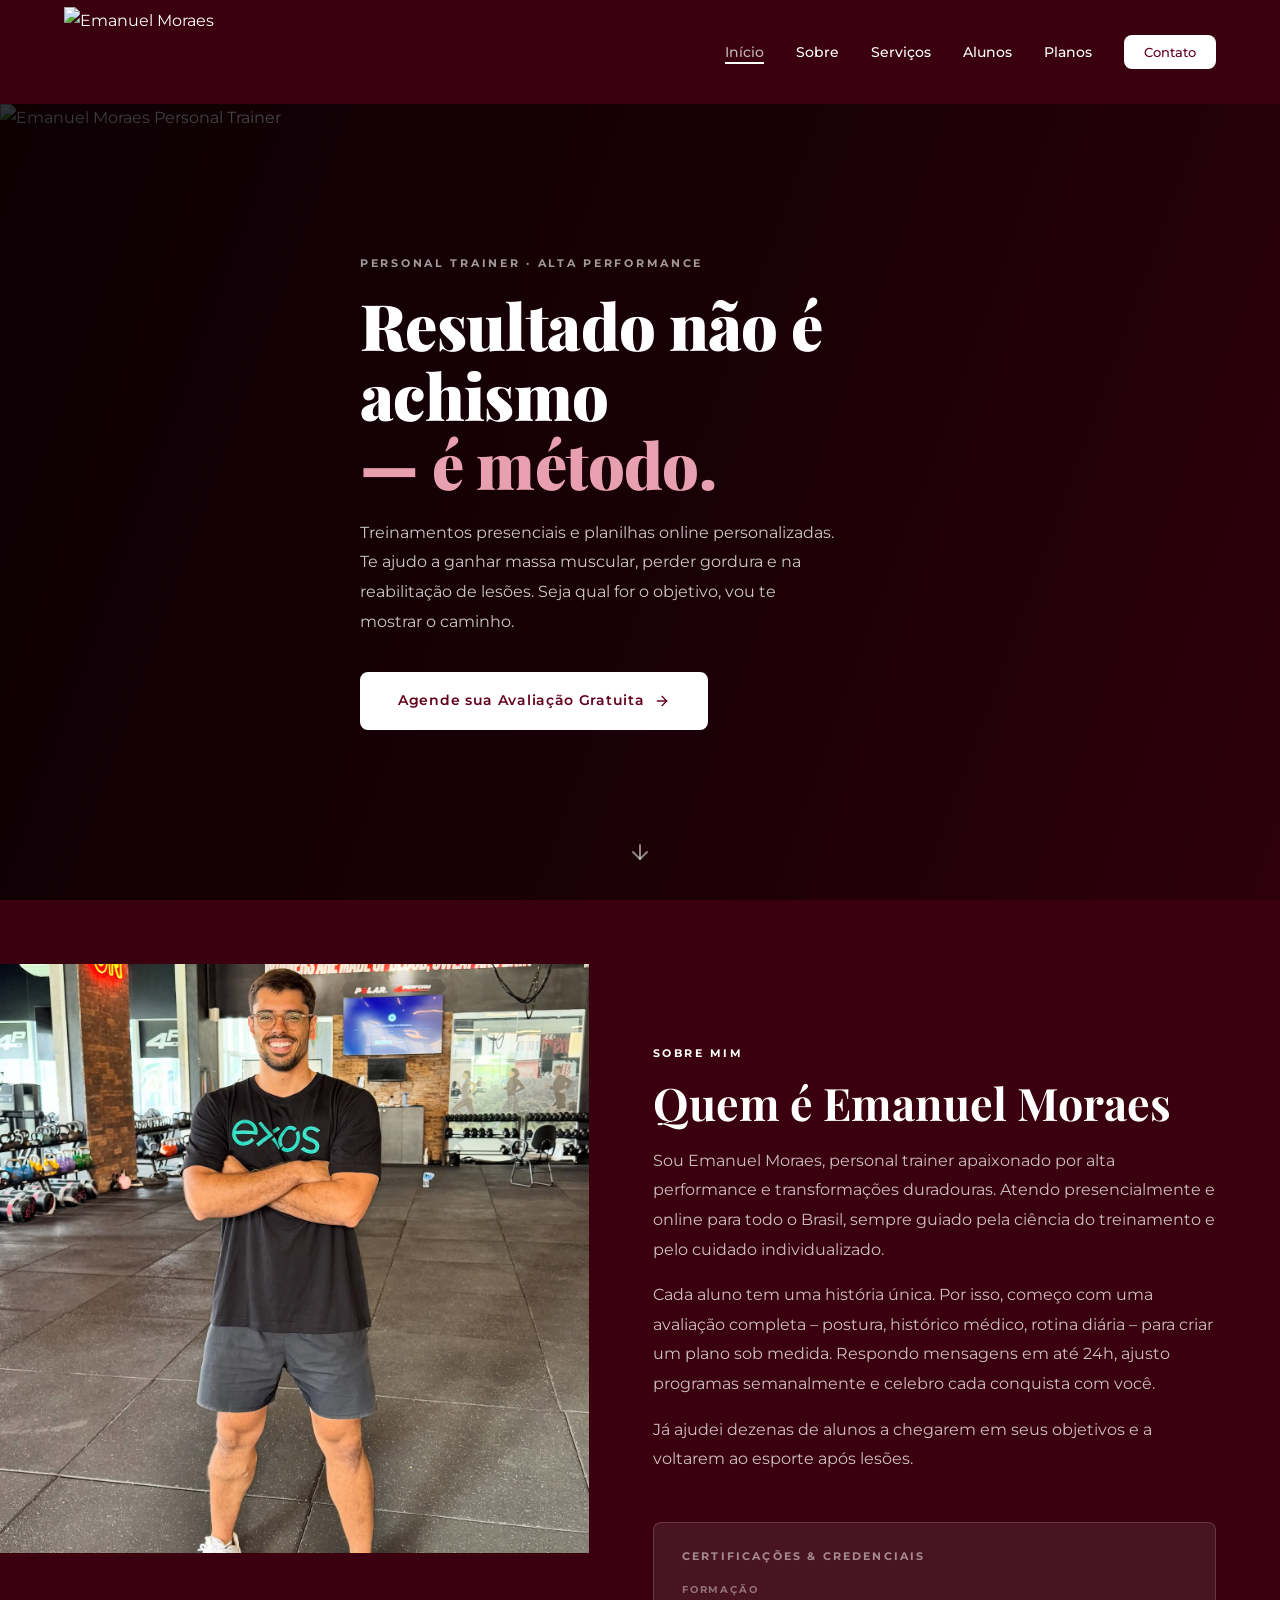
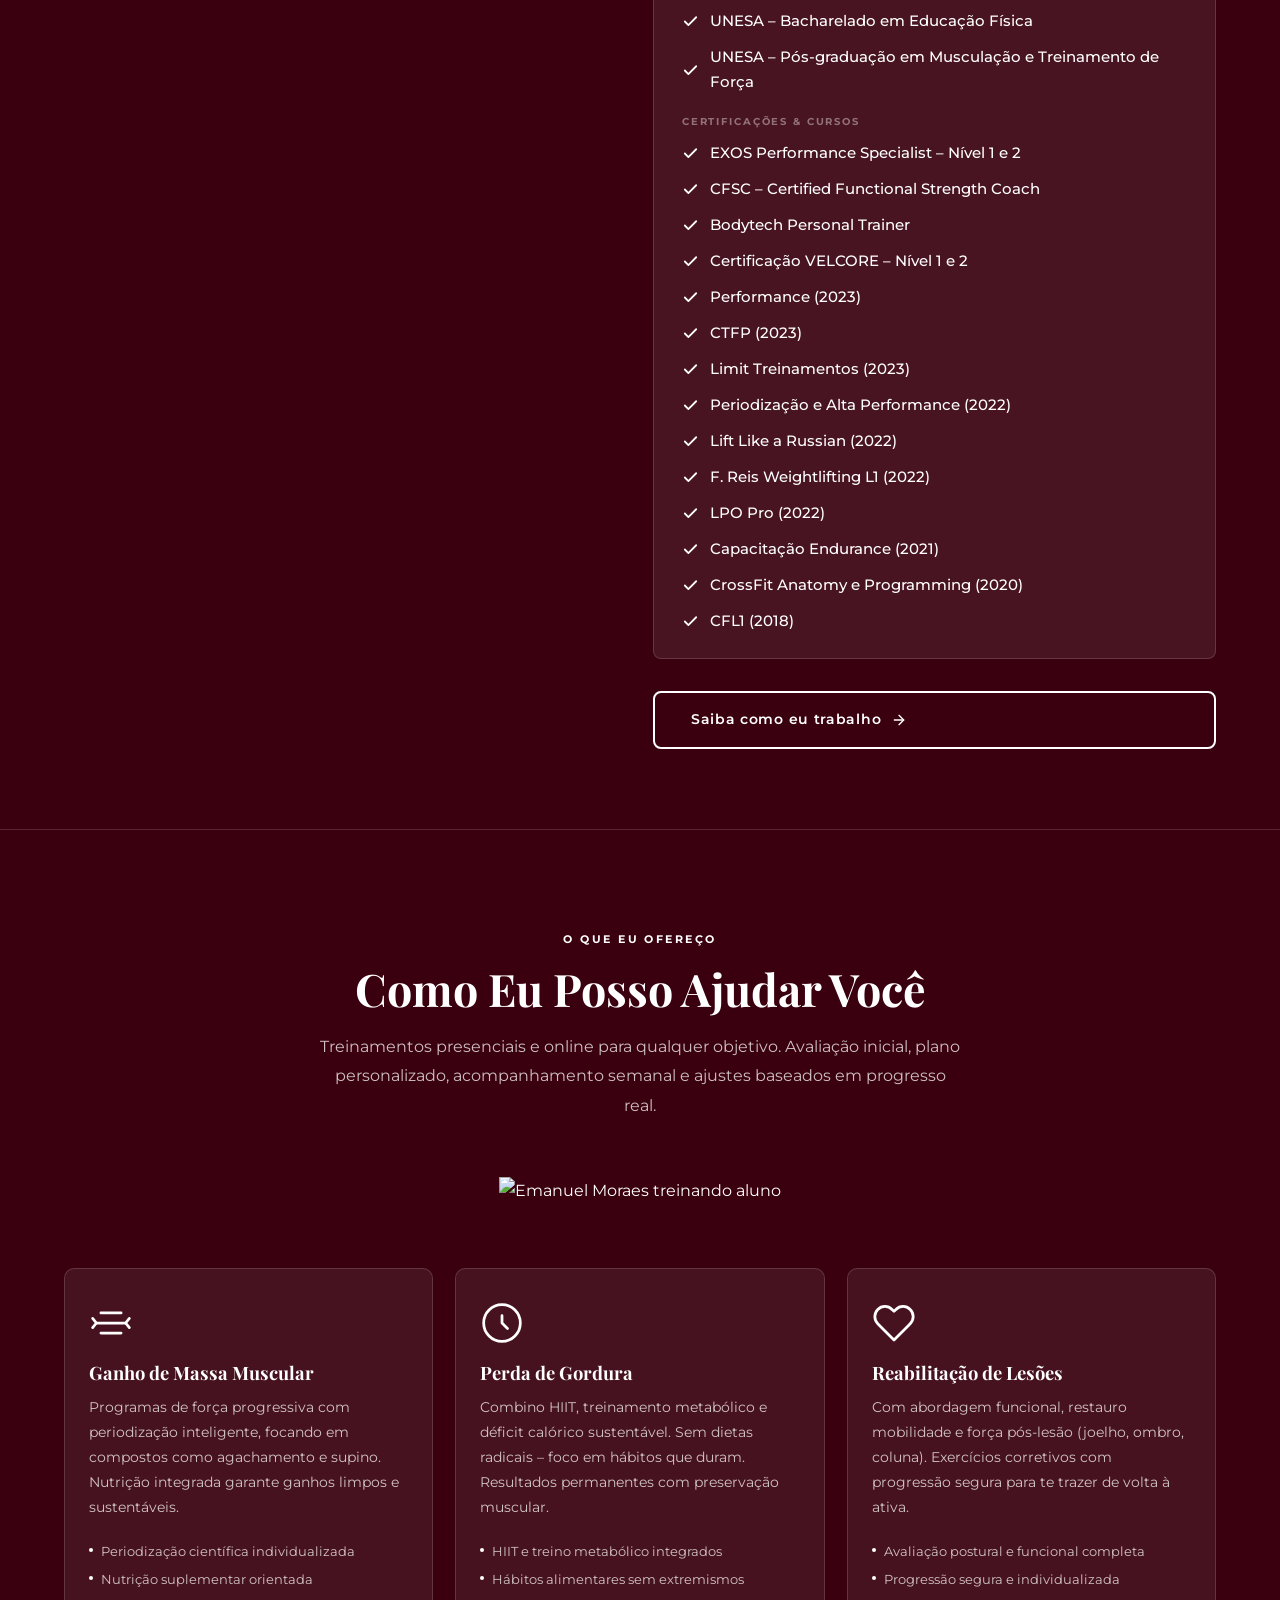
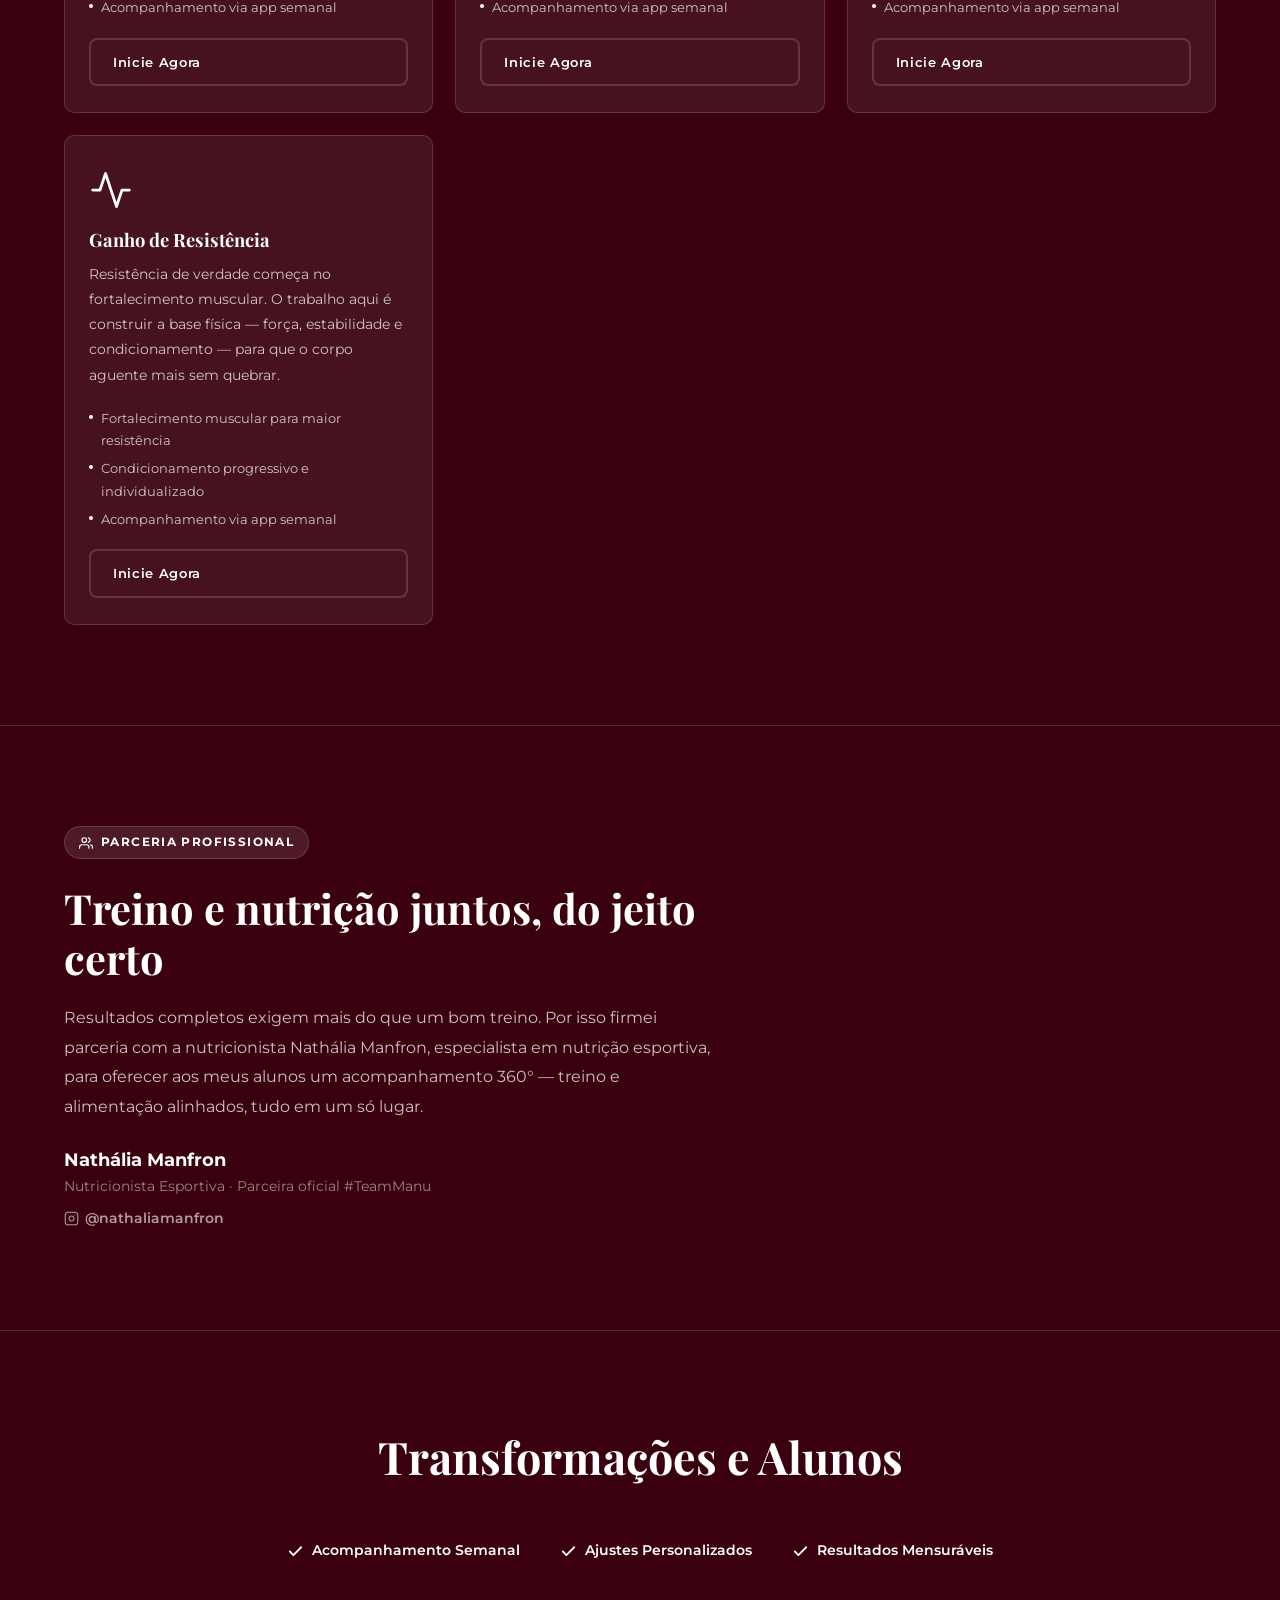
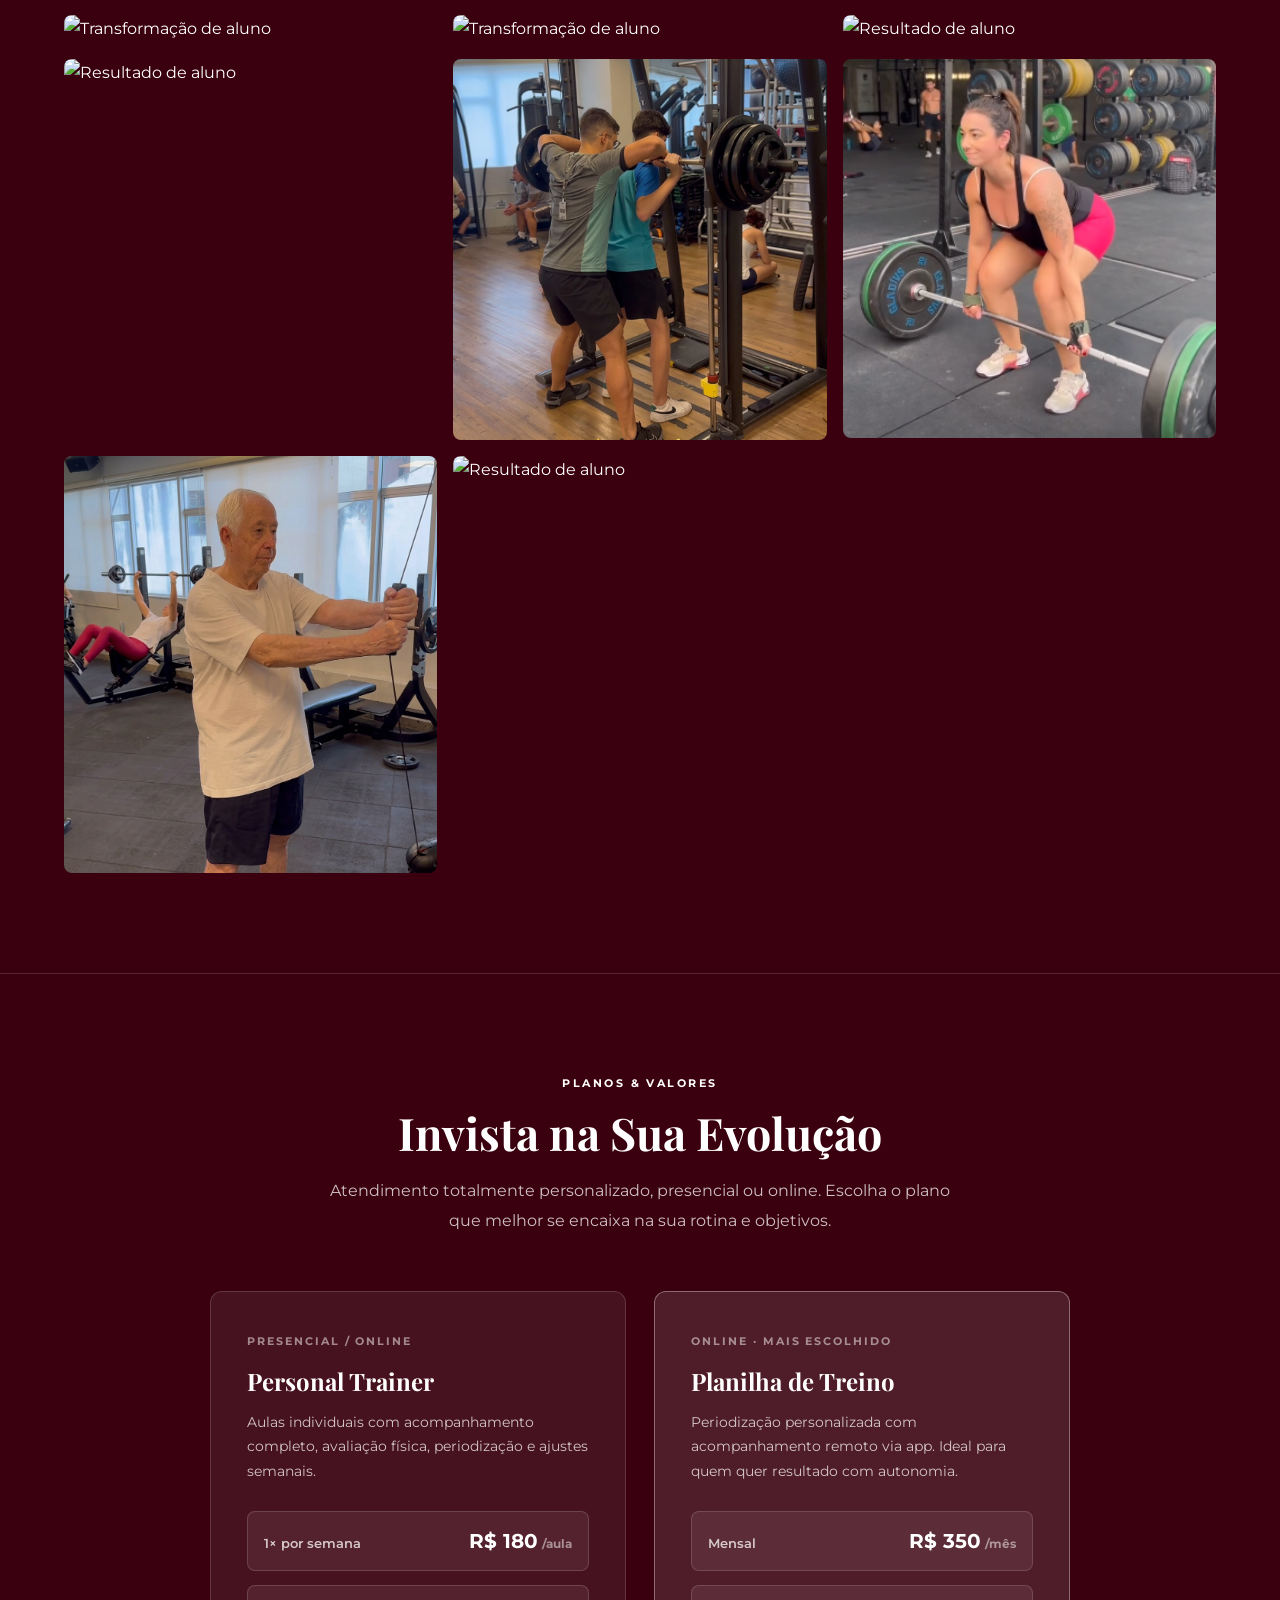
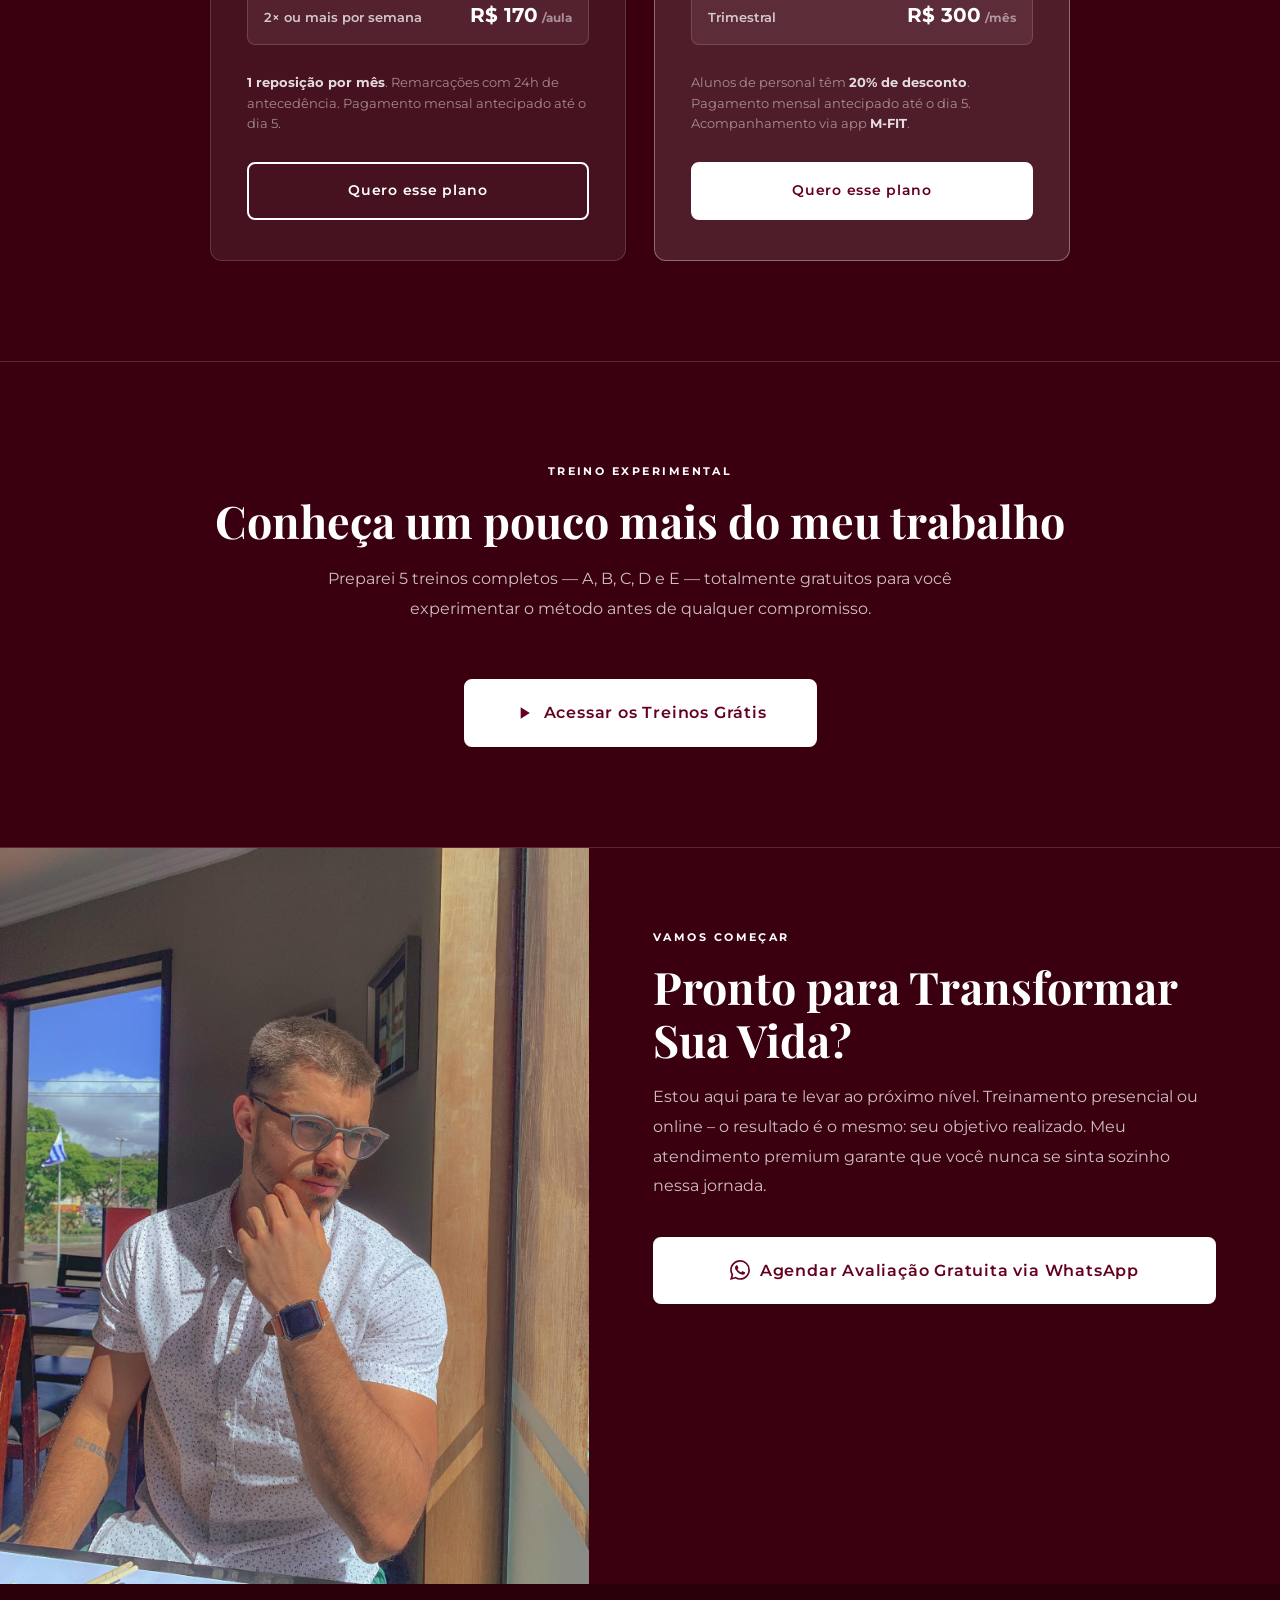
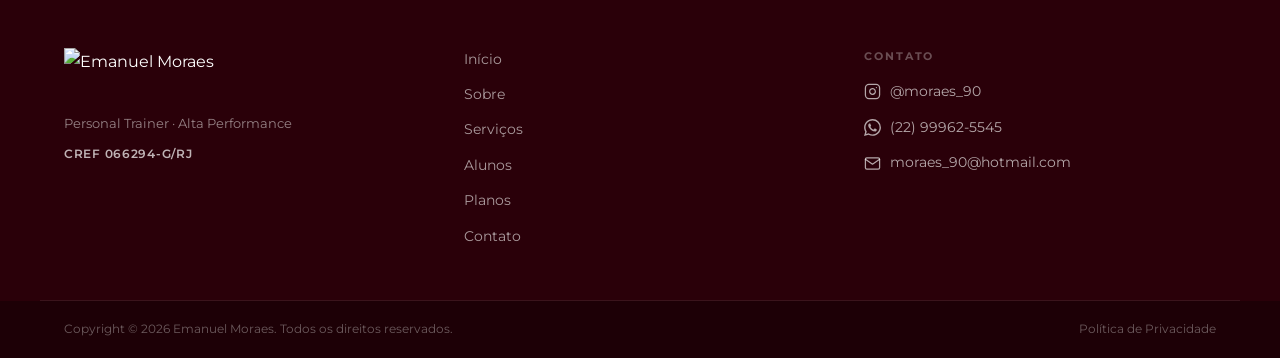
==== index.html @ 47789478 "Atualiza copy do card 'Ganho de Resistência' Texto reescrito para refletir o trabalho real do Emanue" ====
<!DOCTYPE html>
<html lang="pt-BR">
<head>
    <meta charset="UTF-8">
    <meta name="viewport" content="width=device-width, initial-scale=1.0">
    <title>Emanuel Moraes | Personal Trainer Alta Performance</title>
    <meta name="description" content="Emanuel Moraes, personal trainer especializado em alta performance. Treinamentos presenciais e consultorias online personalizadas.">
    <meta name="author" content="Emanuel Moraes">
    <meta name="robots" content="index, follow">
    <link rel="canonical" href="https://emanuelmoraes.com.br">

    <meta property="og:title" content="Emanuel Moraes | Personal Trainer Alta Performance">
    <meta property="og:description" content="Treinamentos presenciais e consultorias online personalizadas. Realize seus objetivos com acompanhamento dedicado.">
    <meta property="og:type" content="website">
    <meta property="og:url" content="https://emanuelmoraes.com.br">
    <meta property="og:image" content="Imagens/Imagem Hero.png">
    <meta property="og:locale" content="pt_BR">

    <link rel="preconnect" href="https://fonts.googleapis.com">
    <link rel="preconnect" href="https://fonts.gstatic.com" crossorigin>
    <link href="https://fonts.googleapis.com/css2?family=Playfair+Display:ital,wght@0,400;0,700;0,900;1,400&family=Montserrat:wght@300;400;500;600;700&display=swap" rel="stylesheet">
    <link rel="preload" as="image" href="Imagens/Imagem%20Hero.png">
    <link href="https://unpkg.com/aos@2.3.4/dist/aos.css" rel="stylesheet">
    <link rel="stylesheet" href="css/style.css">

    <script type="application/ld+json">
    {
        "@context": "https://schema.org",
        "@type": "Person",
        "name": "Emanuel Moraes",
        "jobTitle": "Personal Trainer",
        "url": "https://emanuelmoraes.com.br",
        "sameAs": ["https://instagram.com/moraes_90"]
    }
    </script>
</head>
<body>

    <header class="header" id="header">
        <nav class="nav container">
            <a href="#inicio" class="nav__logo">
                <img src="Imagens/Logo%20Branca.png" alt="Emanuel Moraes" class="nav__logo-img">
            </a>
            <ul class="nav__menu" id="navMenu" role="navigation" aria-label="Menu principal">
                <li><a href="#inicio" class="nav__link">Início</a></li>
                <li><a href="#sobre" class="nav__link">Sobre</a></li>
                <li><a href="#servicos" class="nav__link">Serviços</a></li>
                <li><a href="#alunos" class="nav__link">Alunos</a></li>
                <li><a href="#planos" class="nav__link">Planos</a></li>
                <li><a href="#contato" class="nav__link nav__link--cta">Contato</a></li>
            </ul>
            <button class="nav__hamburger" id="navHamburger" aria-label="Abrir menu" aria-expanded="false">
                <span></span><span></span><span></span>
            </button>
        </nav>
    </header>

    <main>

        <!-- HERO -->
        <section class="hero" id="inicio" aria-label="Apresentação">
            <div class="hero__bg">
                <img src="Imagens/Imagem%20Hero.png" alt="Emanuel Moraes Personal Trainer" class="hero__bg-img" loading="eager" fetchpriority="high">
                <div class="hero__overlay" aria-hidden="true"></div>
            </div>
            <div class="container hero__container">
                <div class="hero__content" data-aos="fade-up" data-aos-duration="900">
                    <span class="hero__eyebrow">Personal Trainer &middot; Alta Performance</span>
                    <h1 class="hero__title">Resultado não é achismo<br><span class="hero__title-accent">— é método.</span></h1>
                    <p class="hero__subtitle">Treinamentos presenciais e planilhas online personalizadas. Te ajudo a ganhar massa muscular, perder gordura e na reabilitação de lesões. Seja qual for o objetivo, vou te mostrar o caminho.</p>
                    <a href="https://wa.me/5522999625545?text=Ol%C3%A1%20Emanuel!%20Quero%20agendar%20minha%20avalia%C3%A7%C3%A3o%20gratuita." class="btn btn--primary" target="_blank" rel="noopener noreferrer">
                        Agende sua Avaliação Gratuita
                        <svg class="btn__arrow" viewBox="0 0 24 24" fill="none" stroke="currentColor" stroke-width="2" stroke-linecap="round" stroke-linejoin="round" aria-hidden="true"><path d="M5 12h14"/><path d="M12 5l7 7-7 7"/></svg>
                    </a>
                </div>
            </div>
            <a href="#sobre" class="hero__scroll" aria-label="Rolar para baixo">
                <svg viewBox="0 0 24 24" fill="none" stroke="currentColor" stroke-width="2" stroke-linecap="round" stroke-linejoin="round" aria-hidden="true"><path d="M12 5v14"/><path d="M5 12l7 7 7-7"/></svg>
            </a>
        </section>

        <!-- SOBRE -->
        <section class="sobre" id="sobre" aria-label="Sobre Emanuel Moraes">
            <div class="sobre__container">
                <div class="sobre__image-col" data-aos="fade-right" data-aos-duration="900">
                    <img src="Imagens/Imagem%20Sobre.jpg" alt="Emanuel Moraes em ambiente profissional" class="sobre__image" loading="lazy" decoding="async">
                </div>
                <div class="sobre__content" data-aos="fade-left" data-aos-duration="900" data-aos-delay="150">
                    <span class="eyebrow">Sobre Mim</span>
                    <h2 class="section-title">Quem é Emanuel Moraes</h2>
                    <div class="sobre__text">
                        <p>Sou Emanuel Moraes, personal trainer apaixonado por alta performance e transformações duradouras. Atendo presencialmente e online para todo o Brasil, sempre guiado pela ciência do treinamento e pelo cuidado individualizado.</p>
                        <p>Cada aluno tem uma história única. Por isso, começo com uma avaliação completa – postura, histórico médico, rotina diária – para criar um plano sob medida. Respondo mensagens em até 24h, ajusto programas semanalmente e celebro cada conquista com você.</p>
                        <p>Já ajudei dezenas de alunos a chegarem em seus objetivos e a voltarem ao esporte após lesões.</p>
                    </div>
                    <div class="sobre__certs">
                        <span class="sobre__certs-label">Certificações &amp; Credenciais</span>

                        <p class="certs-group-title">Formação</p>
                        <ul class="certs-list">
                            <li class="certs-item">
                                <svg class="check-icon" viewBox="0 0 24 24" fill="none" stroke="currentColor" stroke-width="2.5" stroke-linecap="round" stroke-linejoin="round" aria-hidden="true"><polyline points="20 6 9 17 4 12"/></svg>
                                UNESA – Bacharelado em Educação Física
                            </li>
                            <li class="certs-item">
                                <svg class="check-icon" viewBox="0 0 24 24" fill="none" stroke="currentColor" stroke-width="2.5" stroke-linecap="round" stroke-linejoin="round" aria-hidden="true"><polyline points="20 6 9 17 4 12"/></svg>
                                UNESA – Pós-graduação em Musculação e Treinamento de Força
                            </li>
                        </ul>

                        <p class="certs-group-title">Certificações &amp; Cursos</p>
                        <ul class="certs-list">
                            <li class="certs-item">
                                <svg class="check-icon" viewBox="0 0 24 24" fill="none" stroke="currentColor" stroke-width="2.5" stroke-linecap="round" stroke-linejoin="round" aria-hidden="true"><polyline points="20 6 9 17 4 12"/></svg>
                                EXOS Performance Specialist – Nível 1 e 2
                            </li>
                            <li class="certs-item">
                                <svg class="check-icon" viewBox="0 0 24 24" fill="none" stroke="currentColor" stroke-width="2.5" stroke-linecap="round" stroke-linejoin="round" aria-hidden="true"><polyline points="20 6 9 17 4 12"/></svg>
                                CFSC – Certified Functional Strength Coach
                            </li>
                            <li class="certs-item">
                                <svg class="check-icon" viewBox="0 0 24 24" fill="none" stroke="currentColor" stroke-width="2.5" stroke-linecap="round" stroke-linejoin="round" aria-hidden="true"><polyline points="20 6 9 17 4 12"/></svg>
                                Bodytech Personal Trainer
                            </li>
                            <li class="certs-item">
                                <svg class="check-icon" viewBox="0 0 24 24" fill="none" stroke="currentColor" stroke-width="2.5" stroke-linecap="round" stroke-linejoin="round" aria-hidden="true"><polyline points="20 6 9 17 4 12"/></svg>
                                Certificação VELCORE – Nível 1 e 2
                            </li>
                            <li class="certs-item">
                                <svg class="check-icon" viewBox="0 0 24 24" fill="none" stroke="currentColor" stroke-width="2.5" stroke-linecap="round" stroke-linejoin="round" aria-hidden="true"><polyline points="20 6 9 17 4 12"/></svg>
                                Performance (2023)
                            </li>
                            <li class="certs-item">
                                <svg class="check-icon" viewBox="0 0 24 24" fill="none" stroke="currentColor" stroke-width="2.5" stroke-linecap="round" stroke-linejoin="round" aria-hidden="true"><polyline points="20 6 9 17 4 12"/></svg>
                                CTFP (2023)
                            </li>
                            <li class="certs-item">
                                <svg class="check-icon" viewBox="0 0 24 24" fill="none" stroke="currentColor" stroke-width="2.5" stroke-linecap="round" stroke-linejoin="round" aria-hidden="true"><polyline points="20 6 9 17 4 12"/></svg>
                                Limit Treinamentos (2023)
                            </li>
                            <li class="certs-item">
                                <svg class="check-icon" viewBox="0 0 24 24" fill="none" stroke="currentColor" stroke-width="2.5" stroke-linecap="round" stroke-linejoin="round" aria-hidden="true"><polyline points="20 6 9 17 4 12"/></svg>
                                Periodização e Alta Performance (2022)
                            </li>
                            <li class="certs-item">
                                <svg class="check-icon" viewBox="0 0 24 24" fill="none" stroke="currentColor" stroke-width="2.5" stroke-linecap="round" stroke-linejoin="round" aria-hidden="true"><polyline points="20 6 9 17 4 12"/></svg>
                                Lift Like a Russian (2022)
                            </li>
                            <li class="certs-item">
                                <svg class="check-icon" viewBox="0 0 24 24" fill="none" stroke="currentColor" stroke-width="2.5" stroke-linecap="round" stroke-linejoin="round" aria-hidden="true"><polyline points="20 6 9 17 4 12"/></svg>
                                F. Reis Weightlifting L1 (2022)
                            </li>
                            <li class="certs-item">
                                <svg class="check-icon" viewBox="0 0 24 24" fill="none" stroke="currentColor" stroke-width="2.5" stroke-linecap="round" stroke-linejoin="round" aria-hidden="true"><polyline points="20 6 9 17 4 12"/></svg>
                                LPO Pro (2022)
                            </li>
                            <li class="certs-item">
                                <svg class="check-icon" viewBox="0 0 24 24" fill="none" stroke="currentColor" stroke-width="2.5" stroke-linecap="round" stroke-linejoin="round" aria-hidden="true"><polyline points="20 6 9 17 4 12"/></svg>
                                Capacitação Endurance (2021)
                            </li>
                            <li class="certs-item">
                                <svg class="check-icon" viewBox="0 0 24 24" fill="none" stroke="currentColor" stroke-width="2.5" stroke-linecap="round" stroke-linejoin="round" aria-hidden="true"><polyline points="20 6 9 17 4 12"/></svg>
                                CrossFit Anatomy e Programming (2020)
                            </li>
                            <li class="certs-item">
                                <svg class="check-icon" viewBox="0 0 24 24" fill="none" stroke="currentColor" stroke-width="2.5" stroke-linecap="round" stroke-linejoin="round" aria-hidden="true"><polyline points="20 6 9 17 4 12"/></svg>
                                CFL1 (2018)
                            </li>
                        </ul>
                    </div>
                    <a href="#servicos" class="btn btn--outline">
                        Saiba como eu trabalho
                        <svg class="btn__arrow" viewBox="0 0 24 24" fill="none" stroke="currentColor" stroke-width="2" stroke-linecap="round" stroke-linejoin="round" aria-hidden="true"><path d="M5 12h14"/><path d="M12 5l7 7-7 7"/></svg>
                    </a>
                </div>
            </div>
        </section>

        <!-- SERVIÇOS -->
        <section class="servicos section" id="servicos" aria-label="Serviços">
            <div class="container">
                <div class="section-header" data-aos="fade-up">
                    <span class="eyebrow">O Que Eu Ofereço</span>
                    <h2 class="section-title">Como Eu Posso Ajudar Você</h2>
                    <p class="section-desc">Treinamentos presenciais e online para qualquer objetivo. Avaliação inicial, plano personalizado, acompanhamento semanal e ajustes baseados em progresso real.</p>
                </div>
                <div class="servicos__image-wrapper" data-aos="fade-up" data-aos-delay="100">
                    <img src="Imagens/Imagem%20Sess%C3%A3o%20que%20mostra%20as%20especialidades.png" alt="Emanuel Moraes treinando aluno" class="servicos__image" loading="lazy" decoding="async">
                </div>
                <div class="servicos__grid">

                    <article class="servico-card" data-aos="fade-up" data-aos-delay="0">
                        <div class="servico-card__icon" aria-hidden="true">
                            <svg viewBox="0 0 24 24" fill="none" stroke="currentColor" stroke-width="1.5" stroke-linecap="round" stroke-linejoin="round"><path d="M6.5 6.5h11M6.5 17.5h11M4 12h16"/><path d="M2 9.5l2 2.5-2 2.5M22 9.5l-2 2.5 2 2.5"/></svg>
                        </div>
                        <h3 class="servico-card__title">Ganho de Massa Muscular</h3>
                        <p class="servico-card__text">Programas de força progressiva com periodização inteligente, focando em compostos como agachamento e supino. Nutrição integrada garante ganhos limpos e sustentáveis.</p>
                        <ul class="servico-card__bullets">
                            <li>Periodização científica individualizada</li>
                            <li>Nutrição suplementar orientada</li>
                            <li>Acompanhamento via app semanal</li>
                        </ul>

                        <a href="#contato" class="btn btn--ghost">Inicie Agora</a>
                    </article>

                    <article class="servico-card" data-aos="fade-up" data-aos-delay="80">
                        <div class="servico-card__icon" aria-hidden="true">
                            <svg viewBox="0 0 24 24" fill="none" stroke="currentColor" stroke-width="1.5" stroke-linecap="round" stroke-linejoin="round"><circle cx="12" cy="12" r="10"/><path d="M12 8v4l3 3"/></svg>
                        </div>
                        <h3 class="servico-card__title">Perda de Gordura</h3>
                        <p class="servico-card__text">Combino HIIT, treinamento metabólico e déficit calórico sustentável. Sem dietas radicais – foco em hábitos que duram. Resultados permanentes com preservação muscular.</p>
                        <ul class="servico-card__bullets">
                            <li>HIIT e treino metabólico integrados</li>
                            <li>Hábitos alimentares sem extremismos</li>
                            <li>Acompanhamento via app semanal</li>
                        </ul>

                        <a href="#contato" class="btn btn--ghost">Inicie Agora</a>
                    </article>

                    <article class="servico-card" data-aos="fade-up" data-aos-delay="160">
                        <div class="servico-card__icon" aria-hidden="true">
                            <svg viewBox="0 0 24 24" fill="none" stroke="currentColor" stroke-width="1.5" stroke-linecap="round" stroke-linejoin="round"><path d="M20.84 4.61a5.5 5.5 0 0 0-7.78 0L12 5.67l-1.06-1.06a5.5 5.5 0 0 0-7.78 7.78l1.06 1.06L12 21.23l7.78-7.78 1.06-1.06a5.5 5.5 0 0 0 0-7.78z"/></svg>
                        </div>
                        <h3 class="servico-card__title">Reabilitação de Lesões</h3>
                        <p class="servico-card__text">Com abordagem funcional, restauro mobilidade e força pós-lesão (joelho, ombro, coluna). Exercícios corretivos com progressão segura para te trazer de volta à ativa.</p>
                        <ul class="servico-card__bullets">
                            <li>Avaliação postural e funcional completa</li>
                            <li>Progressão segura e individualizada</li>
                            <li>Acompanhamento via app semanal</li>
                        </ul>

                        <a href="#contato" class="btn btn--ghost">Inicie Agora</a>
                    </article>

                    <article class="servico-card" data-aos="fade-up" data-aos-delay="0">
                        <div class="servico-card__icon" aria-hidden="true">
                            <svg viewBox="0 0 24 24" fill="none" stroke="currentColor" stroke-width="1.5" stroke-linecap="round" stroke-linejoin="round"><polyline points="22 12 18 12 15 21 9 3 6 12 2 12"/></svg>
                        </div>
                        <h3 class="servico-card__title">Ganho de Resistência</h3>
                        <p class="servico-card__text">Resistência de verdade começa no fortalecimento muscular. O trabalho aqui é construir a base física — força, estabilidade e condicionamento — para que o corpo aguente mais sem quebrar.</p>
                        <ul class="servico-card__bullets">
                            <li>Fortalecimento muscular para maior resistência</li>
                            <li>Condicionamento progressivo e individualizado</li>
                            <li>Acompanhamento via app semanal</li>
                        </ul>

                        <a href="#contato" class="btn btn--ghost">Inicie Agora</a>
                    </article>

                </div>
            </div>
        </section>

        <!-- PARCERIA NUTRICIONISTA (após serviços) -->
        <section class="parceria" id="parceria" aria-label="Parceria com Nutricionista">
            <div class="parceria__container">

                <div class="parceria__content" data-aos="fade-right" data-aos-duration="900">
                    <span class="parceria__tag">
                        <svg width="14" height="14" viewBox="0 0 24 24" fill="none" stroke="currentColor" stroke-width="2" stroke-linecap="round" stroke-linejoin="round" aria-hidden="true"><path d="M17 21v-2a4 4 0 0 0-4-4H5a4 4 0 0 0-4 4v2"/><circle cx="9" cy="7" r="4"/><path d="M23 21v-2a4 4 0 0 0-3-3.87"/><path d="M16 3.13a4 4 0 0 1 0 7.75"/></svg>
                        Parceria Profissional
                    </span>
                    <h2 class="parceria__title">Treino e nutrição juntos, do jeito certo</h2>
                    <p class="parceria__text">Resultados completos exigem mais do que um bom treino. Por isso firmei parceria com a nutricionista Nathália Manfron, especialista em nutrição esportiva, para oferecer aos meus alunos um acompanhamento 360° — treino e alimentação alinhados, tudo em um só lugar.</p>
                    <p class="parceria__name">Nathália Manfron</p>
                    <p class="parceria__role">Nutricionista Esportiva &middot; Parceira oficial #TeamManu</p>
                    <a href="https://instagram.com/nathaliamanfron" target="_blank" rel="noopener noreferrer" class="parceria__insta">
                        <svg width="15" height="15" viewBox="0 0 24 24" fill="none" stroke="currentColor" stroke-width="1.75" stroke-linecap="round" stroke-linejoin="round" aria-hidden="true"><rect x="2" y="2" width="20" height="20" rx="5" ry="5"/><path d="M16 11.37A4 4 0 1 1 12.63 8 4 4 0 0 1 16 11.37z"/><line x1="17.5" y1="6.5" x2="17.51" y2="6.5"/></svg>
                        @nathaliamanfron
                    </a>
                </div>

                <div class="parceria__image-col" data-aos="fade-left" data-aos-duration="900" data-aos-delay="150">
                    <img
                        src="Imagens/nutricionista.jpeg"
                        alt="Nutricionista Nathália Manfron"
                        class="parceria__photo"
                        loading="lazy" decoding="async"
                        onerror="this.style.display='none'"
                    >
                </div>

            </div>
        </section>

        <!-- ALUNOS – PROVA SOCIAL -->
        <section class="alunos section" id="alunos" aria-label="Resultados dos Alunos">
            <div class="container">
                <div class="section-header" data-aos="fade-up">
                    <h2 class="section-title">Transformações e Alunos</h2>
                </div>
                <div class="diferenciais" data-aos="fade-up" data-aos-delay="100">
                    <div class="diferencial">
                        <svg viewBox="0 0 24 24" fill="none" stroke="currentColor" stroke-width="2.5" stroke-linecap="round" stroke-linejoin="round" aria-hidden="true"><polyline points="20 6 9 17 4 12"/></svg>
                        <span>Acompanhamento Semanal</span>
                    </div>
                    <div class="diferencial">
                        <svg viewBox="0 0 24 24" fill="none" stroke="currentColor" stroke-width="2.5" stroke-linecap="round" stroke-linejoin="round" aria-hidden="true"><polyline points="20 6 9 17 4 12"/></svg>
                        <span>Ajustes Personalizados</span>
                    </div>
                    <div class="diferencial">
                        <svg viewBox="0 0 24 24" fill="none" stroke="currentColor" stroke-width="2.5" stroke-linecap="round" stroke-linejoin="round" aria-hidden="true"><polyline points="20 6 9 17 4 12"/></svg>
                        <span>Resultados Mensuráveis</span>
                    </div>
                </div>
                <div class="alunos__gallery" data-aos="fade-up" data-aos-delay="80">
                    <img src="Imagens/Transforma%C3%A7%C3%A3o%201.jpeg" alt="Transformação de aluno" class="alunos__gallery-img" loading="lazy" decoding="async">
                    <img src="Imagens/Transforma%C3%A7%C3%A3o%202.jpg" alt="Transformação de aluno" class="alunos__gallery-img" loading="lazy" decoding="async">
                    <img src="Imagens/Prova%20social.jpg" alt="Resultado de aluno" class="alunos__gallery-img" loading="lazy" decoding="async">
                    <img src="Imagens/Aluno%201.png" alt="Resultado de aluno" class="alunos__gallery-img" loading="lazy" decoding="async">
                    <img src="Imagens/Aluno%202.png" alt="Resultado de aluno" class="alunos__gallery-img" loading="lazy" decoding="async">
                    <img src="Imagens/Imagem%20de%20aluno%203.png" alt="Resultado de aluno" class="alunos__gallery-img" loading="lazy" decoding="async">
                    <img src="Imagens/Aluno%204.png" alt="Resultado de aluno" class="alunos__gallery-img" loading="lazy" decoding="async">
                    <img src="Imagens/Aluno%205.jpg" alt="Resultado de aluno" class="alunos__gallery-img" loading="lazy" decoding="async">
                </div>
            </div>
        </section>

        <!-- PLANOS E VALORES -->
        <section class="planos section" id="planos" aria-label="Planos e Valores">
            <div class="container">
                <div class="section-header" data-aos="fade-up">
                    <span class="eyebrow">Planos &amp; Valores</span>
                    <h2 class="section-title">Invista na Sua Evolução</h2>
                    <p class="section-desc">Atendimento totalmente personalizado, presencial ou online. Escolha o plano que melhor se encaixa na sua rotina e objetivos.</p>
                </div>
                <div class="planos__grid">

                    <article class="plano-card" data-aos="fade-up" data-aos-delay="0">
                        <p class="plano-card__label">Presencial / Online</p>
                        <h3 class="plano-card__title">Personal Trainer</h3>
                        <p class="plano-card__desc">Aulas individuais com acompanhamento completo, avaliação física, periodização e ajustes semanais.</p>
                        <div class="plano-card__prices">
                            <div class="plano-price">
                                <span class="plano-price__freq">1× por semana</span>
                                <span class="plano-price__value">R$&nbsp;180<span class="plano-price__unit">/aula</span></span>
                            </div>
                            <div class="plano-price">
                                <span class="plano-price__freq">2× ou mais por semana</span>
                                <span class="plano-price__value">R$&nbsp;170<span class="plano-price__unit">/aula</span></span>
                            </div>
                        </div>
                        <p class="plano-card__obs"><strong>1 reposição por mês</strong>. Remarcações com 24h de antecedência. Pagamento mensal antecipado até o dia 5.</p>
                        <a href="https://wa.me/5522999625545?text=Ol%C3%A1%20Emanuel!%20Tenho%20interesse%20no%20plano%20Personal%20Trainer." class="btn btn--outline btn--full" target="_blank" rel="noopener noreferrer">Quero esse plano</a>
                    </article>

                    <article class="plano-card plano-card--destaque" data-aos="fade-up" data-aos-delay="100">
                        <p class="plano-card__label">Online · Mais escolhido</p>
                        <h3 class="plano-card__title">Planilha de Treino</h3>
                        <p class="plano-card__desc">Periodização personalizada com acompanhamento remoto via app. Ideal para quem quer resultado com autonomia.</p>
                        <div class="plano-card__prices">
                            <div class="plano-price">
                                <span class="plano-price__freq">Mensal</span>
                                <span class="plano-price__value">R$&nbsp;350<span class="plano-price__unit">/mês</span></span>
                            </div>
                            <div class="plano-price">
                                <span class="plano-price__freq">Trimestral</span>
                                <span class="plano-price__value">R$&nbsp;300<span class="plano-price__unit">/mês</span></span>
                            </div>
                        </div>
                        <p class="plano-card__obs">Alunos de personal têm <strong>20% de desconto</strong>. Pagamento mensal antecipado até o dia 5. Acompanhamento via app <strong>M-FIT</strong>.</p>
                        <a href="https://client.mfitpersonal.com.br/out/signup-link/NjExNDQ2" class="btn btn--primary btn--full" target="_blank" rel="noopener noreferrer">Quero esse plano</a>
                    </article>

                </div>
            </div>
        </section>

        <!-- CONHEÇA MAIS – LINK PARA PÁGINA DE TREINOS -->
        <section class="conheca" id="conheca" aria-label="Conheça mais do meu trabalho">
            <div class="container">
                <div class="section-header" data-aos="fade-up">
                    <span class="eyebrow">Treino Experimental</span>
                    <h2 class="section-title">Conheça um pouco mais do meu trabalho</h2>
                    <p class="section-desc">Preparei 5 treinos completos — A, B, C, D e E — totalmente gratuitos para você experimentar o método antes de qualquer compromisso.</p>
                </div>
                <div style="display:flex; justify-content:center;" data-aos="fade-up" data-aos-delay="100">
                    <a href="treinos.html" class="btn btn--primary" style="font-size:1rem; padding:18px 48px;">
                        <svg width="20" height="20" viewBox="0 0 24 24" fill="currentColor" aria-hidden="true" style="flex-shrink:0"><path d="M8 5v14l11-7z"/></svg>
                        Acessar os Treinos Grátis
                    </a>
                </div>
            </div>
        </section>

        <!-- CONTATO -->
        <section class="contato" id="contato" aria-label="Contato">
            <div class="contato__container">
                <div class="contato__image-col" data-aos="fade-right" data-aos-duration="900">
                    <img src="Imagens/Imagem%20da%20sess%C3%A3o%20do%20ultimo%20CTA.jpg" alt="Emanuel Moraes" class="contato__image" loading="lazy" decoding="async">
                </div>
                <div class="contato__content" data-aos="fade-left" data-aos-duration="900" data-aos-delay="150">
                    <span class="eyebrow">Vamos Começar</span>
                    <h2 class="section-title">Pronto para Transformar Sua Vida?</h2>
                    <p class="contato__desc">Estou aqui para te levar ao próximo nível. Treinamento presencial ou online – o resultado é o mesmo: seu objetivo realizado. Meu atendimento premium garante que você nunca se sinta sozinho nessa jornada.</p>
                    <a href="https://wa.me/5522999625545?text=Ol%C3%A1%20Emanuel!%20Quero%20agendar%20minha%20avalia%C3%A7%C3%A3o%20gratuita." class="btn btn--whatsapp btn--full" target="_blank" rel="noopener noreferrer">
                        <svg viewBox="0 0 24 24" fill="currentColor" aria-hidden="true"><path d="M17.472 14.382c-.297-.149-1.758-.867-2.03-.967-.273-.099-.471-.148-.67.15-.197.297-.767.966-.94 1.164-.173.199-.347.223-.644.075-.297-.15-1.255-.463-2.39-1.475-.883-.788-1.48-1.761-1.653-2.059-.173-.297-.018-.458.13-.606.134-.133.298-.347.446-.52.149-.174.198-.298.298-.497.099-.198.05-.371-.025-.52-.075-.149-.669-1.612-.916-2.207-.242-.579-.487-.5-.669-.51-.173-.008-.371-.01-.57-.01-.198 0-.52.074-.792.372-.272.297-1.04 1.016-1.04 2.479 0 1.462 1.065 2.875 1.213 3.074.149.198 2.096 3.2 5.077 4.487.709.306 1.262.489 1.694.625.712.227 1.36.195 1.871.118.571-.085 1.758-.719 2.006-1.413.248-.694.248-1.289.173-1.413-.074-.124-.272-.198-.57-.347m-5.421 7.403h-.004a9.87 9.87 0 01-5.031-1.378l-.361-.214-3.741.982.998-3.648-.235-.374a9.86 9.86 0 01-1.51-5.26c.001-5.45 4.436-9.884 9.888-9.884 2.64 0 5.122 1.03 6.988 2.898a9.825 9.825 0 012.893 6.994c-.003 5.45-4.437 9.884-9.885 9.884m8.413-18.297A11.815 11.815 0 0012.05 0C5.495 0 .16 5.335.157 11.892c0 2.096.547 4.142 1.588 5.945L.057 24l6.305-1.654a11.882 11.882 0 005.683 1.448h.005c6.554 0 11.89-5.335 11.893-11.893a11.821 11.821 0 00-3.48-8.413z"/></svg>
                        Agendar Avaliação Gratuita via WhatsApp
                    </a>
                </div>
            </div>
        </section>

    </main>

    <footer class="footer" role="contentinfo">
        <div class="container footer__top">
            <div class="footer__brand">
                <img src="Imagens/logo-rodape.png" alt="Emanuel Moraes" class="footer__logo-img">
                <span class="footer__tagline">Personal Trainer &middot; Alta Performance</span>
                <span class="footer__cref">CREF 066294-G/RJ</span>
            </div>
            <nav class="footer__nav" aria-label="Navegação do rodapé">
                <a href="#inicio">Início</a>
                <a href="#sobre">Sobre</a>
                <a href="#servicos">Serviços</a>
                <a href="#alunos">Alunos</a>
                <a href="#planos">Planos</a>
                <a href="#contato">Contato</a>
            </nav>
            <div class="footer__social">
                <p class="footer__social-label">Contato</p>
                <div class="footer__social-links">
                    <a href="https://instagram.com/moraes_90" target="_blank" rel="noopener noreferrer">
                        <svg viewBox="0 0 24 24" fill="none" stroke="currentColor" stroke-width="1.75" stroke-linecap="round" stroke-linejoin="round" aria-hidden="true"><rect x="2" y="2" width="20" height="20" rx="5" ry="5"/><path d="M16 11.37A4 4 0 1 1 12.63 8 4 4 0 0 1 16 11.37z"/><line x1="17.5" y1="6.5" x2="17.51" y2="6.5"/></svg>
                        @moraes_90
                    </a>
                    <a href="https://wa.me/5522999625545" target="_blank" rel="noopener noreferrer">
                        <svg viewBox="0 0 24 24" fill="currentColor" aria-hidden="true"><path d="M17.472 14.382c-.297-.149-1.758-.867-2.03-.967-.273-.099-.471-.148-.67.15-.197.297-.767.966-.94 1.164-.173.199-.347.223-.644.075-.297-.15-1.255-.463-2.39-1.475-.883-.788-1.48-1.761-1.653-2.059-.173-.297-.018-.458.13-.606.134-.133.298-.347.446-.52.149-.174.198-.298.298-.497.099-.198.05-.371-.025-.52-.075-.149-.669-1.612-.916-2.207-.242-.579-.487-.5-.669-.51-.173-.008-.371-.01-.57-.01-.198 0-.52.074-.792.372-.272.297-1.04 1.016-1.04 2.479 0 1.462 1.065 2.875 1.213 3.074.149.198 2.096 3.2 5.077 4.487.709.306 1.262.489 1.694.625.712.227 1.36.195 1.871.118.571-.085 1.758-.719 2.006-1.413.248-.694.248-1.289.173-1.413-.074-.124-.272-.198-.57-.347m-5.421 7.403h-.004a9.87 9.87 0 01-5.031-1.378l-.361-.214-3.741.982.998-3.648-.235-.374a9.86 9.86 0 01-1.51-5.26c.001-5.45 4.436-9.884 9.888-9.884 2.64 0 5.122 1.03 6.988 2.898a9.825 9.825 0 012.893 6.994c-.003 5.45-4.437 9.884-9.885 9.884m8.413-18.297A11.815 11.815 0 0012.05 0C5.495 0 .16 5.335.157 11.892c0 2.096.547 4.142 1.588 5.945L.057 24l6.305-1.654a11.882 11.882 0 005.683 1.448h.005c6.554 0 11.89-5.335 11.893-11.893a11.821 11.821 0 00-3.48-8.413z"/></svg>
                        (22) 99962-5545
                    </a>
                    <a href="mailto:moraes_90@hotmail.com">
                        <svg viewBox="0 0 24 24" fill="none" stroke="currentColor" stroke-width="1.75" stroke-linecap="round" stroke-linejoin="round" aria-hidden="true"><path d="M4 4h16c1.1 0 2 .9 2 2v12c0 1.1-.9 2-2 2H4c-1.1 0-2-.9-2-2V6c0-1.1.9-2 2-2z"/><polyline points="22,6 12,13 2,6"/></svg>
                        moraes_90@hotmail.com
                    </a>
                </div>
            </div>
        </div>
        <div class="footer__bottom">
            <div class="container footer__bottom-inner">
                <p>Copyright &copy; 2026 Emanuel Moraes. Todos os direitos reservados.</p>
                <a href="#" class="footer__privacy">Política de Privacidade</a>
            </div>
        </div>
    </footer>

    <script src="https://unpkg.com/aos@2.3.4/dist/aos.js"></script>
    <script src="js/main.js"></script>
</body>
</html>
---- css/style.css ----
/* =============================================
   TOKENS & RESET
   ============================================= */
:root {
    --white:       #FFFFFF;
    --black:       #000000;
    --bg:          #3A000F;
    --bg-dark:     #2a0009;
    --wine:        #64011e;
    --wine-alpha:  rgba(255, 255, 255, 0.12);
    --gray-border: rgba(255, 255, 255, 0.15);
    --gray-text:   rgba(255, 255, 255, 0.75);
    --gray-light:  rgba(255, 255, 255, 0.5);

    --serif: 'Playfair Display', Georgia, serif;
    --sans:  'Montserrat', system-ui, sans-serif;

    --ease: cubic-bezier(0.25, 0.46, 0.45, 0.94);
    --dur:  0.3s;

    --shadow-md: 0 6px 24px rgba(0, 0, 0, 0.35);
    --shadow-lg: 0 14px 44px rgba(0, 0, 0, 0.45);

    --nav-h: 104px;
    --radius: 8px;
}

*, *::before, *::after {
    margin: 0;
    padding: 0;
    box-sizing: border-box;
}

html {
    scroll-behavior: smooth;
    -webkit-text-size-adjust: 100%;
    overflow-x: hidden;
}

body {
    font-family: var(--sans);
    font-size: 16px;
    line-height: 1.7;
    color: var(--white);
    background: var(--bg);
    overflow-x: hidden;
    -webkit-font-smoothing: antialiased;
}

img {
    display: block;
    max-width: 100%;
}

a { text-decoration: none; color: inherit; }
ul, ol { list-style: none; }
button { font-family: inherit; border: none; background: none; cursor: pointer; }

/* =============================================
   LAYOUT UTILITIES
   ============================================= */
.container {
    max-width: 1200px;
    margin: 0 auto;
    padding: 0 24px;
}

.full-bleed {
    width: 100vw;
    position: relative;
    left: 50%;
    transform: translateX(-50%);
}

/* =============================================
   TYPOGRAPHY UTILITIES
   ============================================= */
.eyebrow {
    display: block;
    font-size: 0.7rem;
    font-weight: 700;
    letter-spacing: 0.22em;
    text-transform: uppercase;
    color: var(--white);
    margin-bottom: 14px;
}

.section-title {
    font-family: var(--serif);
    font-size: clamp(1.75rem, 5vw, 2.8rem);
    font-weight: 700;
    line-height: 1.18;
    color: var(--white);
    margin-bottom: 16px;
}

.section-desc {
    font-size: 1rem;
    color: var(--gray-text);
    max-width: 640px;
    line-height: 1.85;
    margin-bottom: 48px;
}

.section-header {
    text-align: center;
    margin-bottom: 56px;
}
.section-header .section-desc {
    margin-left: auto;
    margin-right: auto;
    margin-bottom: 0;
}

/* =============================================
   BUTTONS
   ============================================= */
.btn {
    display: inline-flex;
    align-items: center;
    gap: 10px;
    padding: 15px 36px;
    border-radius: var(--radius);
    font-family: var(--sans);
    font-size: 0.88rem;
    font-weight: 600;
    letter-spacing: 0.05em;
    border: 2px solid transparent;
    transition: background var(--dur) var(--ease),
                border-color var(--dur) var(--ease),
                color var(--dur) var(--ease),
                transform var(--dur) var(--ease),
                box-shadow var(--dur) var(--ease);
    cursor: pointer;
    white-space: nowrap;
}

.btn__arrow {
    width: 16px;
    height: 16px;
    transition: transform var(--dur) var(--ease);
    flex-shrink: 0;
}
.btn:hover .btn__arrow { transform: translateX(4px); }

.btn--primary {
    background: var(--white);
    color: var(--wine);
    border-color: var(--white);
}
.btn--primary:hover {
    background: rgba(255, 255, 255, 0.88);
    border-color: rgba(255, 255, 255, 0.88);
    transform: translateY(-2px);
    box-shadow: var(--shadow-lg);
}

.btn--outline {
    background: transparent;
    color: var(--white);
    border-color: var(--white);
}
.btn--outline:hover {
    background: rgba(255, 255, 255, 0.15);
    color: var(--white);
    transform: translateY(-2px);
}

.btn--ghost {
    background: transparent;
    color: var(--white);
    border-color: var(--gray-border);
    padding: 11px 22px;
    font-size: 0.82rem;
    margin-top: auto;
}
.btn--ghost:hover {
    background: var(--wine-alpha);
    border-color: rgba(255, 255, 255, 0.4);
    transform: translateY(-2px);
}

.btn--whatsapp {
    background: var(--white);
    color: var(--wine);
    border-color: var(--white);
    justify-content: center;
    font-size: 1rem;
    padding: 18px 40px;
    word-break: break-word;
    white-space: normal;
    text-align: center;
}
.btn--whatsapp:hover {
    background: rgba(255, 255, 255, 0.88);
    border-color: rgba(255, 255, 255, 0.88);
    transform: translateY(-2px);
    box-shadow: var(--shadow-lg);
}
.btn--whatsapp svg {
    width: 20px;
    height: 20px;
    flex-shrink: 0;
}

.btn--full {
    width: 100%;
    justify-content: center;
}

/* =============================================
   HEADER / NAV
   ============================================= */
.header {
    position: fixed;
    inset: 0 0 auto 0;
    z-index: 900;
    height: var(--nav-h);
    background: var(--bg);
    border-bottom: 1px solid transparent;
    transition: border-color var(--dur) var(--ease),
                box-shadow var(--dur) var(--ease);
}

.header.is-scrolled {
    border-bottom-color: var(--gray-border);
    box-shadow: 0 2px 16px rgba(0,0,0,0.3);
}

.nav {
    display: flex;
    align-items: center;
    justify-content: space-between;
    height: 100%;
    padding: 0 24px;
    max-width: 1200px;
    margin: 0 auto;
}

/* Logo */
.nav__logo {
    display: flex;
    align-items: center;
    flex-shrink: 0;
    height: 100%;
    padding: 8px 0;
}

.nav__logo-img {
    height: 90px;
    width: auto;
    display: block;
    object-fit: contain;
}

/* Menu */
.nav__menu {
    display: flex;
    align-items: center;
    gap: 32px;
}

.nav__link {
    font-size: 0.85rem;
    font-weight: 500;
    color: var(--white);
    position: relative;
    padding-bottom: 2px;
    transition: color var(--dur);
}
.nav__link::after {
    content: '';
    position: absolute;
    bottom: -2px;
    left: 0;
    width: 0;
    height: 1.5px;
    background: var(--white);
    transition: width var(--dur) var(--ease);
}
.nav__link:hover,
.nav__link.is-active { color: rgba(255, 255, 255, 0.7); }
.nav__link:hover::after,
.nav__link.is-active::after { width: 100%; }

.nav__link--cta {
    background: var(--white);
    color: var(--wine);
    padding: 9px 20px;
    border-radius: var(--radius);
    font-size: 0.82rem;
}
.nav__link--cta::after { display: none; }
.nav__link--cta:hover {
    background: rgba(255, 255, 255, 0.88);
    color: var(--wine);
}

/* Hamburger */
.nav__hamburger {
    display: none;
    flex-direction: column;
    justify-content: center;
    gap: 5px;
    width: 36px;
    height: 36px;
    padding: 4px;
    border-radius: 4px;
    transition: background var(--dur);
}
.nav__hamburger:hover { background: rgba(255, 255, 255, 0.1); }
.nav__hamburger span {
    display: block;
    width: 22px;
    height: 2px;
    background: var(--white);
    border-radius: 2px;
    transition: transform var(--dur) var(--ease), opacity var(--dur);
}
.nav__hamburger[aria-expanded="true"] span:nth-child(1) { transform: translateY(7px) rotate(45deg); }
.nav__hamburger[aria-expanded="true"] span:nth-child(2) { opacity: 0; }
.nav__hamburger[aria-expanded="true"] span:nth-child(3) { transform: translateY(-7px) rotate(-45deg); }

/* =============================================
   HERO
   ============================================= */
.hero {
    position: relative;
    margin-top: var(--nav-h);
    min-height: calc(100svh - var(--nav-h));
    display: flex;
    align-items: center;
    overflow: hidden;
}

.hero__bg {
    position: absolute;
    inset: 0;
    z-index: 0;
}

.hero__bg-img {
    width: 100%;
    height: 100%;
    object-fit: cover;
    object-position: top center;
}

.hero__overlay {
    position: absolute;
    inset: 0;
    background: linear-gradient(
        110deg,
        rgba(0, 0, 0, 0.80) 0%,
        rgba(0, 0, 0, 0.55) 55%,
        rgba(0, 0, 0, 0.22) 100%
    );
}

.hero__container {
    position: relative;
    z-index: 1;
    padding-top: 60px;
    padding-bottom: 80px;
}

.hero__content {
    max-width: 560px;
}

.hero__eyebrow {
    display: block;
    font-size: 0.68rem;
    font-weight: 700;
    letter-spacing: 0.25em;
    text-transform: uppercase;
    color: rgba(255, 255, 255, 0.6);
    margin-bottom: 18px;
}

.hero__title {
    font-family: var(--serif);
    font-size: clamp(2.4rem, 6vw, 4rem);
    font-weight: 900;
    line-height: 1.08;
    color: var(--white);
    margin-bottom: 20px;
    letter-spacing: -0.01em;
}

.hero__title-accent {
    color: #e8a0b0;
}

.hero__subtitle {
    font-size: 1rem;
    color: rgba(255, 255, 255, 0.78);
    line-height: 1.85;
    margin-bottom: 36px;
    max-width: 480px;
}

.hero__scroll {
    position: absolute;
    bottom: 28px;
    left: 50%;
    transform: translateX(-50%);
    color: rgba(255, 255, 255, 0.5);
    animation: hero-bounce 2.4s ease-in-out infinite;
    transition: color var(--dur);
}
.hero__scroll:hover { color: var(--white); }
.hero__scroll svg { width: 24px; height: 24px; }

@keyframes hero-bounce {
    0%, 100% { transform: translateX(-50%) translateY(0); }
    50%       { transform: translateX(-50%) translateY(8px); }
}

/* =============================================
   SOBRE
   ============================================= */
.sobre {
    background: var(--bg);
    margin-top: 64px;
}

.sobre__container {
    max-width: 100%;
    padding: 0;
    display: grid;
    grid-template-columns: 46% 1fr;
    align-items: start;
    overflow: hidden;
}

.sobre__image-col {
    overflow: hidden;
}

.sobre__image {
    width: 100%;
    height: auto;
    display: block;
}

.sobre__content {
    padding: 80px clamp(24px, 5vw, 80px);
    display: flex;
    flex-direction: column;
    justify-content: center;
    overflow: hidden;
}

.sobre__text p {
    font-size: 1rem;
    color: var(--gray-text);
    line-height: 1.85;
    margin-bottom: 16px;
}

.sobre__certs {
    margin: 32px 0;
    padding: 24px 28px;
    background: rgba(255, 255, 255, 0.08);
    border-radius: var(--radius);
    border: 1px solid var(--gray-border);
}

.sobre__certs-label {
    display: block;
    font-size: 0.68rem;
    font-weight: 700;
    letter-spacing: 0.2em;
    text-transform: uppercase;
    color: var(--gray-light);
    margin-bottom: 16px;
}

.certs-list { display: flex; flex-direction: column; gap: 11px; }

.certs-item {
    display: flex;
    align-items: center;
    gap: 11px;
    font-size: 0.92rem;
    font-weight: 500;
    color: var(--white);
}

.check-icon {
    width: 17px;
    height: 17px;
    color: var(--white);
    flex-shrink: 0;
}

.certs-group-title {
    font-size: 0.65rem;
    font-weight: 700;
    letter-spacing: 0.18em;
    text-transform: uppercase;
    color: rgba(255,255,255,0.4);
    margin: 18px 0 10px;
}
.certs-group-title:first-of-type { margin-top: 4px; }

.certs-list--grid {
    display: grid;
    grid-template-columns: 1fr 1fr;
    gap: 8px 12px;
}

.certs-item--sm {
    font-size: 0.82rem;
    display: flex;
    align-items: center;
    justify-content: space-between;
    gap: 6px;
    background: rgba(255,255,255,0.05);
    border-radius: 6px;
    padding: 6px 10px;
}

.certs-year {
    font-size: 0.72rem;
    font-weight: 700;
    color: rgba(255,255,255,0.4);
    flex-shrink: 0;
}

/* =============================================
   PARCERIA NUTRICIONISTA
   ============================================= */
.parceria {
    background: var(--bg);
    padding: 100px 0;
    border-top: 1px solid var(--gray-border);
}

.parceria__container {
    max-width: 1200px;
    margin: 0 auto;
    padding: 0 24px;
    display: grid;
    grid-template-columns: 1fr 420px;
    gap: 80px;
    align-items: center;
}

.parceria__content {
    display: flex;
    flex-direction: column;
}

.parceria__tag {
    display: inline-flex;
    align-items: center;
    gap: 8px;
    font-size: 0.72rem;
    font-weight: 700;
    letter-spacing: 0.12em;
    text-transform: uppercase;
    color: var(--white);
    background: rgba(255,255,255,0.1);
    border: 1px solid var(--gray-border);
    padding: 6px 14px;
    border-radius: 100px;
    margin-bottom: 24px;
    width: fit-content;
}

.parceria__title {
    font-family: var(--serif);
    font-size: clamp(1.75rem, 4vw, 2.6rem);
    font-weight: 700;
    line-height: 1.2;
    color: var(--white);
    margin-bottom: 20px;
}

.parceria__text {
    font-size: 1rem;
    color: var(--gray-text);
    line-height: 1.85;
    margin-bottom: 16px;
}

.parceria__name {
    font-size: 1.1rem;
    font-weight: 700;
    color: var(--white);
    margin-top: 8px;
}

.parceria__role {
    font-size: 0.85rem;
    color: var(--gray-light);
}

.parceria__insta {
    display: inline-flex;
    align-items: center;
    gap: 6px;
    font-size: 0.85rem;
    font-weight: 600;
    color: rgba(255,255,255,0.6);
    margin-top: 8px;
    transition: color var(--dur);
}
.parceria__insta:hover { color: var(--white); }

.parceria__image-col {
    display: flex;
    justify-content: center;
}

.parceria__photo {
    width: 100%;
    max-width: 380px;
    height: auto;
    border-radius: 12px;
    display: block;
    object-fit: cover;
}

/* =============================================
   SERVIÇOS
   ============================================= */
.servicos {
    background: var(--bg);
    padding: 100px 0;
    border-top: 1px solid var(--gray-border);
}

.servicos__image-wrapper {
    display: flex;
    justify-content: center;
    margin-bottom: 64px;
}

.servicos__image {
    width: auto;
    height: auto;
    max-height: 600px;
    max-width: 100%;
    display: block;
    object-fit: contain;
}

.servicos__grid {
    display: grid;
    grid-template-columns: repeat(3, 1fr);
    gap: 22px;
}

.servico-card {
    background: rgba(255, 255, 255, 0.07);
    border: 1px solid var(--gray-border);
    border-radius: 10px;
    padding: 32px 24px 26px;
    display: flex;
    flex-direction: column;
    transition: border-color var(--dur), box-shadow var(--dur), transform var(--dur);
}
.servico-card:hover {
    border-color: rgba(255, 255, 255, 0.4);
    box-shadow: var(--shadow-md);
    transform: translateY(-5px);
}

.servico-card__icon {
    width: 44px;
    height: 44px;
    color: var(--white);
    margin-bottom: 16px;
}
.servico-card__icon svg { width: 100%; height: 100%; }

.servico-card__title {
    font-family: var(--serif);
    font-size: 1.15rem;
    font-weight: 700;
    color: var(--white);
    margin-bottom: 10px;
    line-height: 1.3;
}

.servico-card__text {
    font-size: 0.9rem;
    color: var(--gray-text);
    line-height: 1.75;
    margin-bottom: 16px;
}

.servico-card__bullets {
    margin-bottom: 16px;
    flex: 1;
}
.servico-card__bullets li {
    display: flex;
    align-items: flex-start;
    gap: 8px;
    font-size: 0.82rem;
    color: var(--gray-text);
    padding: 3px 0;
}
.servico-card__bullets li::before {
    content: '';
    width: 4px;
    height: 4px;
    border-radius: 50%;
    background: var(--white);
    margin-top: 8px;
    flex-shrink: 0;
}

.servico-card__metric {
    display: inline-block;
    font-size: 0.72rem;
    font-weight: 700;
    letter-spacing: 0.06em;
    text-transform: uppercase;
    color: var(--white);
    background: var(--wine-alpha);
    padding: 5px 11px;
    border-radius: 100px;
    margin-bottom: 16px;
}

/* =============================================
   ALUNOS
   ============================================= */
.alunos {
    background: var(--bg);
    padding: 100px 0;
    border-top: 1px solid var(--gray-border);
}

.diferenciais {
    display: flex;
    justify-content: center;
    gap: 40px;
    margin-bottom: 52px;
    flex-wrap: wrap;
}
.diferencial {
    display: flex;
    align-items: center;
    gap: 8px;
    font-size: 0.88rem;
    font-weight: 600;
}
.diferencial svg {
    width: 17px;
    height: 17px;
    color: var(--white);
    flex-shrink: 0;
}

.alunos__gallery {
    display: grid;
    grid-template-columns: repeat(3, 1fr);
    gap: 16px;
}

.alunos__gallery-img {
    width: 100%;
    height: auto;
    display: block;
    object-fit: cover;
    border-radius: 8px;
}

/* =============================================
   PLANOS E VALORES
   ============================================= */
.planos {
    background: var(--bg);
    padding: 100px 0;
    border-top: 1px solid var(--gray-border);
}

.planos__grid {
    display: grid;
    grid-template-columns: repeat(2, 1fr);
    gap: 28px;
    max-width: 860px;
    margin: 0 auto;
}

.plano-card {
    background: rgba(255, 255, 255, 0.07);
    border: 1px solid var(--gray-border);
    border-radius: 12px;
    padding: 40px 36px;
    display: flex;
    flex-direction: column;
    transition: border-color var(--dur), box-shadow var(--dur), transform var(--dur);
}
.plano-card:hover {
    border-color: rgba(255, 255, 255, 0.4);
    box-shadow: var(--shadow-md);
    transform: translateY(-5px);
}

.plano-card--destaque {
    border-color: rgba(255,255,255,0.35);
    background: rgba(255, 255, 255, 0.11);
}

.plano-card__label {
    font-size: 0.68rem;
    font-weight: 700;
    letter-spacing: 0.18em;
    text-transform: uppercase;
    color: var(--gray-light);
    margin-bottom: 10px;
}

.plano-card__title {
    font-family: var(--serif);
    font-size: 1.5rem;
    font-weight: 700;
    color: var(--white);
    margin-bottom: 8px;
}

.plano-card__desc {
    font-size: 0.9rem;
    color: var(--gray-text);
    line-height: 1.7;
    margin-bottom: 28px;
}

.plano-card__prices {
    display: flex;
    flex-direction: column;
    gap: 14px;
    margin-bottom: 28px;
}

.plano-price {
    display: flex;
    align-items: baseline;
    justify-content: space-between;
    padding: 12px 16px;
    background: rgba(255,255,255,0.07);
    border-radius: var(--radius);
    border: 1px solid var(--gray-border);
}

.plano-price__freq {
    font-size: 0.82rem;
    font-weight: 600;
    color: var(--gray-text);
}

.plano-price__value {
    font-size: 1.25rem;
    font-weight: 700;
    color: var(--white);
}

.plano-price__unit {
    font-size: 0.78rem;
    color: var(--gray-light);
    margin-left: 4px;
}

.plano-card__obs {
    font-size: 0.8rem;
    color: var(--gray-light);
    line-height: 1.6;
    margin-bottom: 28px;
    flex: 1;
}

.plano-card__obs strong {
    color: rgba(255,255,255,0.85);
}

/* =============================================
   CONHEÇA MAIS – VÍDEO
   ============================================= */
.conheca {
    background: var(--bg);
    padding: 100px 0;
    border-top: 1px solid var(--gray-border);
}

.conheca__video-wrap {
    display: flex;
    justify-content: center;
    margin-top: 48px;
}

.conheca__video-frame {
    position: relative;
    width: 100%;
    max-width: 360px;
    border-radius: 16px;
    overflow: hidden;
    border: 1px solid var(--gray-border);
    box-shadow: var(--shadow-lg);
}

.conheca__video {
    width: 100%;
    height: auto;
    display: block;
}

/* =============================================
   CONTATO
   ============================================= */
.contato {
    background: var(--bg);
    border-top: 1px solid var(--gray-border);
}

.contato__container {
    max-width: 100%;
    padding: 0;
    display: grid;
    grid-template-columns: 46% 1fr;
    align-items: start;
    overflow: hidden;
}

.contato__image-col {
    overflow: hidden;
}

.contato__image {
    width: 100%;
    height: auto;
    display: block;
}

.contato__content {
    padding: 80px clamp(24px, 5vw, 80px);
    display: flex;
    flex-direction: column;
    justify-content: center;
    overflow: hidden;
    min-width: 0;
}

.contato__desc {
    font-size: 1rem;
    color: var(--gray-text);
    line-height: 1.85;
    margin-bottom: 36px;
}

/* =============================================
   FOOTER
   ============================================= */
.footer {
    background: var(--bg-dark);
    color: var(--white);
}

.footer__top {
    display: grid;
    grid-template-columns: 1fr 1fr 1fr;
    gap: 48px;
    padding: 64px 24px 52px;
    max-width: 1200px;
    margin: 0 auto;
    border-bottom: 1px solid rgba(255,255,255,0.08);
    align-items: start;
}

.footer__brand {
    display: flex;
    flex-direction: column;
    gap: 8px;
}

.footer__logo-img {
    height: 56px;
    width: auto;
    max-width: 220px;
    display: block;
    object-fit: contain;
    object-position: left center;
}

.footer__tagline {
    font-size: 0.82rem;
    color: rgba(255,255,255,0.5);
}

.footer__cref {
    font-size: 0.75rem;
    font-weight: 600;
    color: rgba(255,255,255,0.7);
    letter-spacing: 0.06em;
    margin-top: 2px;
}

.footer__nav {
    display: flex;
    flex-direction: column;
    gap: 12px;
}
.footer__nav a {
    font-size: 0.86rem;
    color: rgba(255,255,255,0.6);
    transition: color var(--dur);
}
.footer__nav a:hover { color: var(--white); }

.footer__social-label {
    font-size: 0.66rem;
    font-weight: 700;
    letter-spacing: 0.18em;
    text-transform: uppercase;
    color: rgba(255,255,255,0.3);
    margin-bottom: 14px;
}

.footer__social-links {
    display: flex;
    flex-direction: column;
    gap: 12px;
}
.footer__social-links a {
    display: flex;
    align-items: center;
    gap: 9px;
    font-size: 0.88rem;
    color: rgba(255,255,255,0.65);
    transition: color var(--dur);
}
.footer__social-links a svg { width: 17px; height: 17px; flex-shrink: 0; }
.footer__social-links a:hover { color: var(--white); }

.footer__bottom {
    background: rgba(0,0,0,0.3);
}
.footer__bottom-inner {
    display: flex;
    align-items: center;
    justify-content: space-between;
    padding: 18px 24px;
    max-width: 1200px;
    margin: 0 auto;
    font-size: 0.76rem;
    color: rgba(255,255,255,0.35);
}
.footer__privacy { transition: color var(--dur); }
.footer__privacy:hover { color: rgba(255,255,255,0.7); }

/* =============================================
   ACCESSIBILITY
   ============================================= */
:focus-visible {
    outline: 2px solid var(--white);
    outline-offset: 3px;
    border-radius: 3px;
}
@media (prefers-reduced-motion: reduce) {
    *, *::before, *::after {
        animation-duration: 0.01ms !important;
        transition-duration: 0.01ms !important;
    }
}

/* =============================================
   AOS
   ============================================= */
[data-aos] { pointer-events: none; }
[data-aos].aos-animate { pointer-events: auto; }

/* =============================================
   RESPONSIVE – TABLET (≤ 1024px)
   ============================================= */
@media (max-width: 1024px) {
    .servicos__grid {
        grid-template-columns: repeat(2, 1fr);
    }
    .sobre__content,
    .contato__content {
        padding: 60px 36px;
    }
    .parceria__container {
        grid-template-columns: 1fr 320px;
        gap: 48px;
    }
}

/* =============================================
   RESPONSIVE – MOBILE (≤ 768px)
   ============================================= */
@media (max-width: 768px) {

    :root { --nav-h: 72px; }

    /* ---- NAV ---- */
    .nav { padding: 0 16px; }

    .nav__logo-img { height: 56px; }

    .nav__hamburger { display: flex; }

    .nav__menu {
        position: fixed;
        inset: var(--nav-h) 0 auto 0;
        background: var(--bg);
        flex-direction: column;
        align-items: stretch;
        gap: 0;
        padding: 10px 0 20px;
        border-bottom: 1px solid var(--gray-border);
        box-shadow: 0 8px 24px rgba(0,0,0,0.3);
        transform: translateY(-6px);
        opacity: 0;
        visibility: hidden;
        pointer-events: none;
        transition: opacity var(--dur), transform var(--dur), visibility var(--dur);
        z-index: 800;
    }
    .nav__menu.is-open {
        transform: translateY(0);
        opacity: 1;
        visibility: visible;
        pointer-events: auto;
    }
    .nav__link {
        padding: 13px 20px;
        font-size: 0.95rem;
        display: block;
    }
    .nav__link::after { display: none; }
    .nav__link--cta {
        margin: 10px 20px 0;
        border-radius: var(--radius);
        text-align: center;
        font-size: 0.9rem;
        padding: 13px 20px;
    }

    /* ---- HERO ---- */
    .hero {
        min-height: calc(100svh - var(--nav-h));
        align-items: flex-end;
    }
    .hero__bg-img { object-position: 65% top; }
    .hero__overlay {
        background: linear-gradient(
            to top,
            rgba(0,0,0,0.90) 0%,
            rgba(0,0,0,0.60) 45%,
            rgba(0,0,0,0.15) 100%
        );
    }
    .hero__container { padding-top: 40px; padding-bottom: 100px; }
    .hero__content { max-width: 100%; }
    .hero__title { font-size: clamp(2rem, 9vw, 2.8rem); }
    .hero__subtitle { font-size: 0.95rem; max-width: 100%; }

    /* ---- SOBRE ---- */
    .sobre { margin-top: 40px; }
    .sobre__container { grid-template-columns: 1fr; }
    .sobre__image { height: auto; }
    .sobre__content { padding: 48px 20px; }

    /* ---- PARCERIA ---- */
    .parceria { padding: 72px 0; }
    .parceria__container {
        grid-template-columns: 1fr;
        gap: 40px;
    }
    .parceria__image-col { order: -1; }
    .parceria__photo { max-width: 280px; margin: 0 auto; }

    /* ---- SERVIÇOS ---- */
    .servicos { padding: 72px 0; }
    .servicos__grid { grid-template-columns: 1fr; }

    /* ---- ALUNOS ---- */
    .alunos { padding: 72px 0; }
    .alunos__gallery { grid-template-columns: repeat(2, 1fr); }
    .diferenciais {
        flex-direction: column;
        align-items: flex-start;
        gap: 14px;
    }

    /* ---- PLANOS ---- */
    .planos { padding: 72px 0; }
    .planos__grid { grid-template-columns: 1fr; }

    /* ---- CONHEÇA ---- */
    .conheca { padding: 72px 0; }
    .conheca__video-frame { max-width: 100%; }

    /* ---- CONTATO ---- */
    .contato__container { grid-template-columns: 1fr; }
    .contato__image { height: auto; }
    .contato__content { padding: 48px 20px; }

    /* ---- FOOTER ---- */
    .footer__top {
        grid-template-columns: 1fr;
        gap: 32px;
        padding: 48px 20px 40px;
    }
    .footer__bottom-inner {
        flex-direction: column;
        gap: 8px;
        text-align: center;
        padding: 18px 20px;
    }

    /* ---- BUTTONS ---- */
    .btn { padding: 14px 28px; font-size: 0.9rem; }
    .btn--whatsapp { font-size: 0.95rem; padding: 16px 24px; }
}

/* =============================================
   RESPONSIVE – SMALL MOBILE (≤ 420px)
   ============================================= */
@media (max-width: 420px) {
    .container { padding: 0 16px; }
    .hero__title { font-size: 2rem; }
    .section-title { font-size: 1.65rem; }
    .sobre__image { height: auto; }
    .contato__image { height: auto; }
    .alunos__gallery { grid-template-columns: 1fr; }
    .servicos { padding: 56px 0; }
    .alunos { padding: 56px 0; }
    .planos { padding: 56px 0; }
    .conheca { padding: 56px 0; }
    .section-header { margin-bottom: 36px; }
}
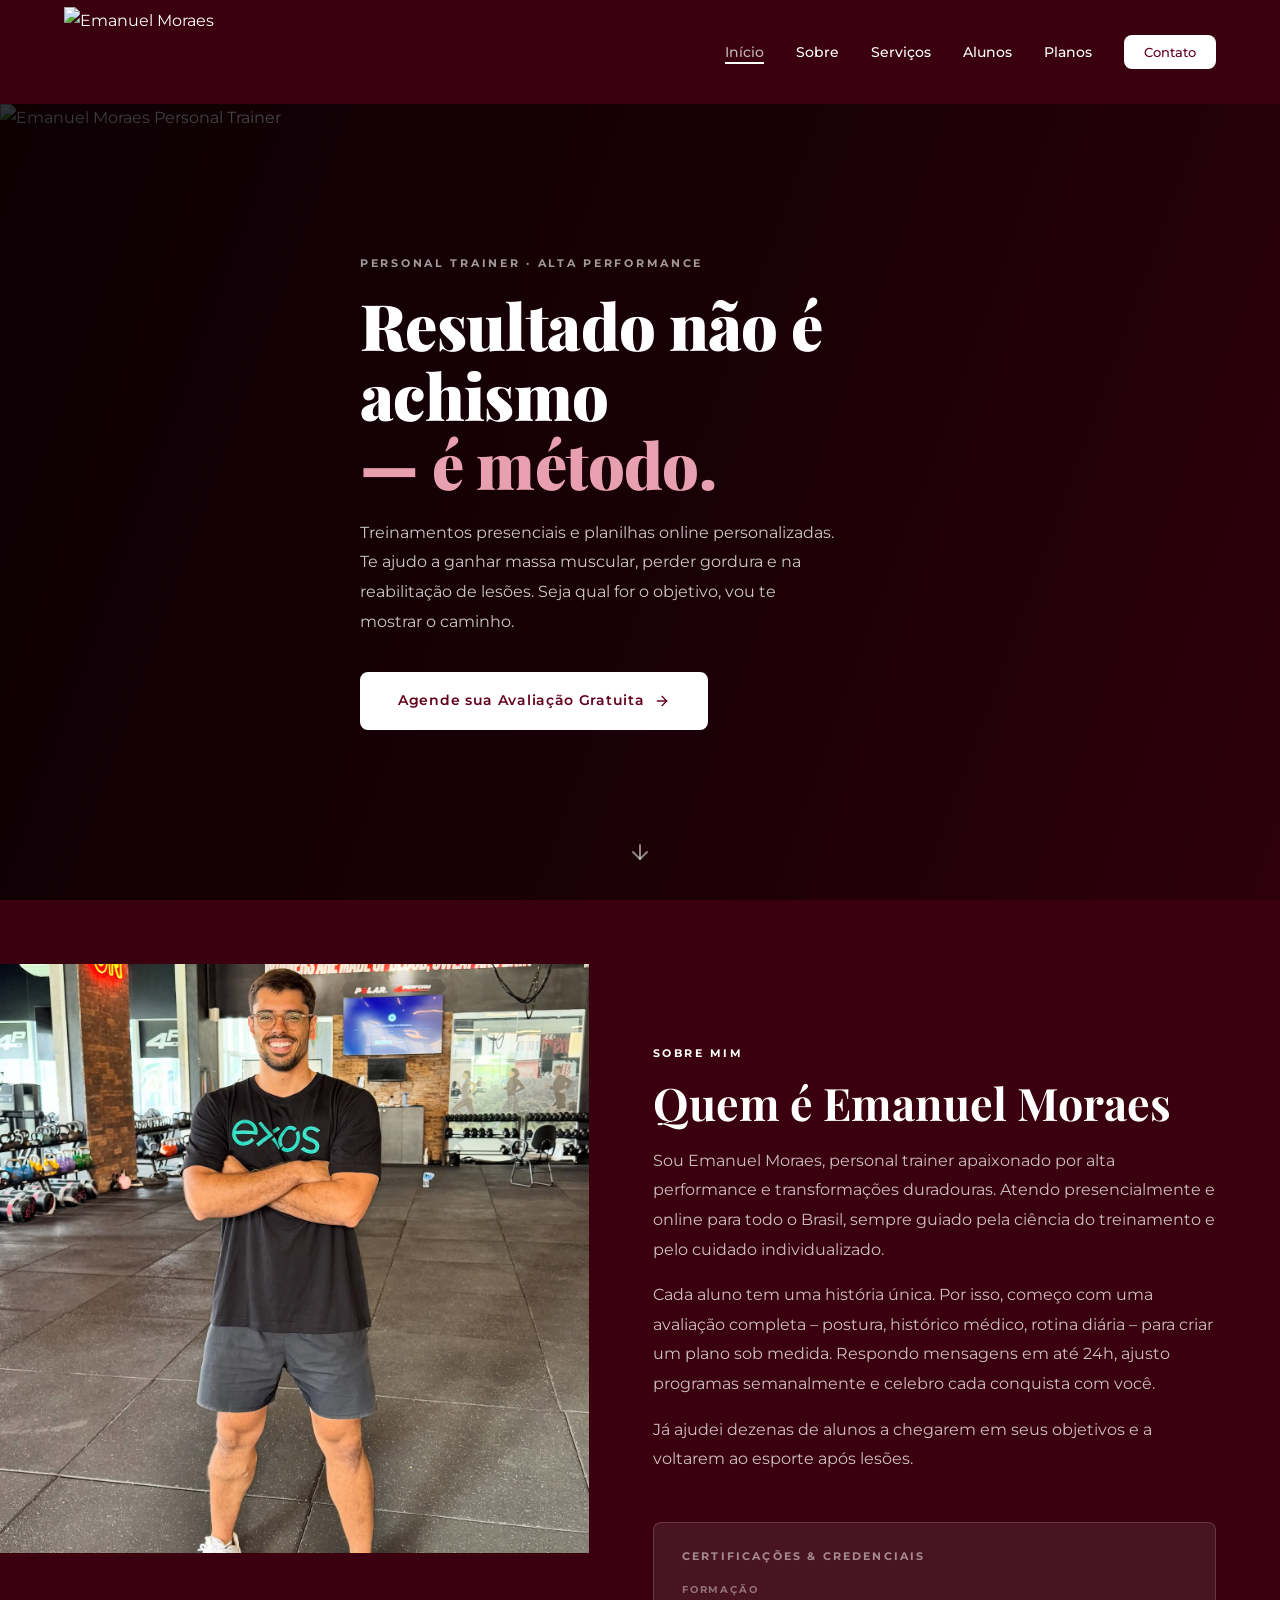
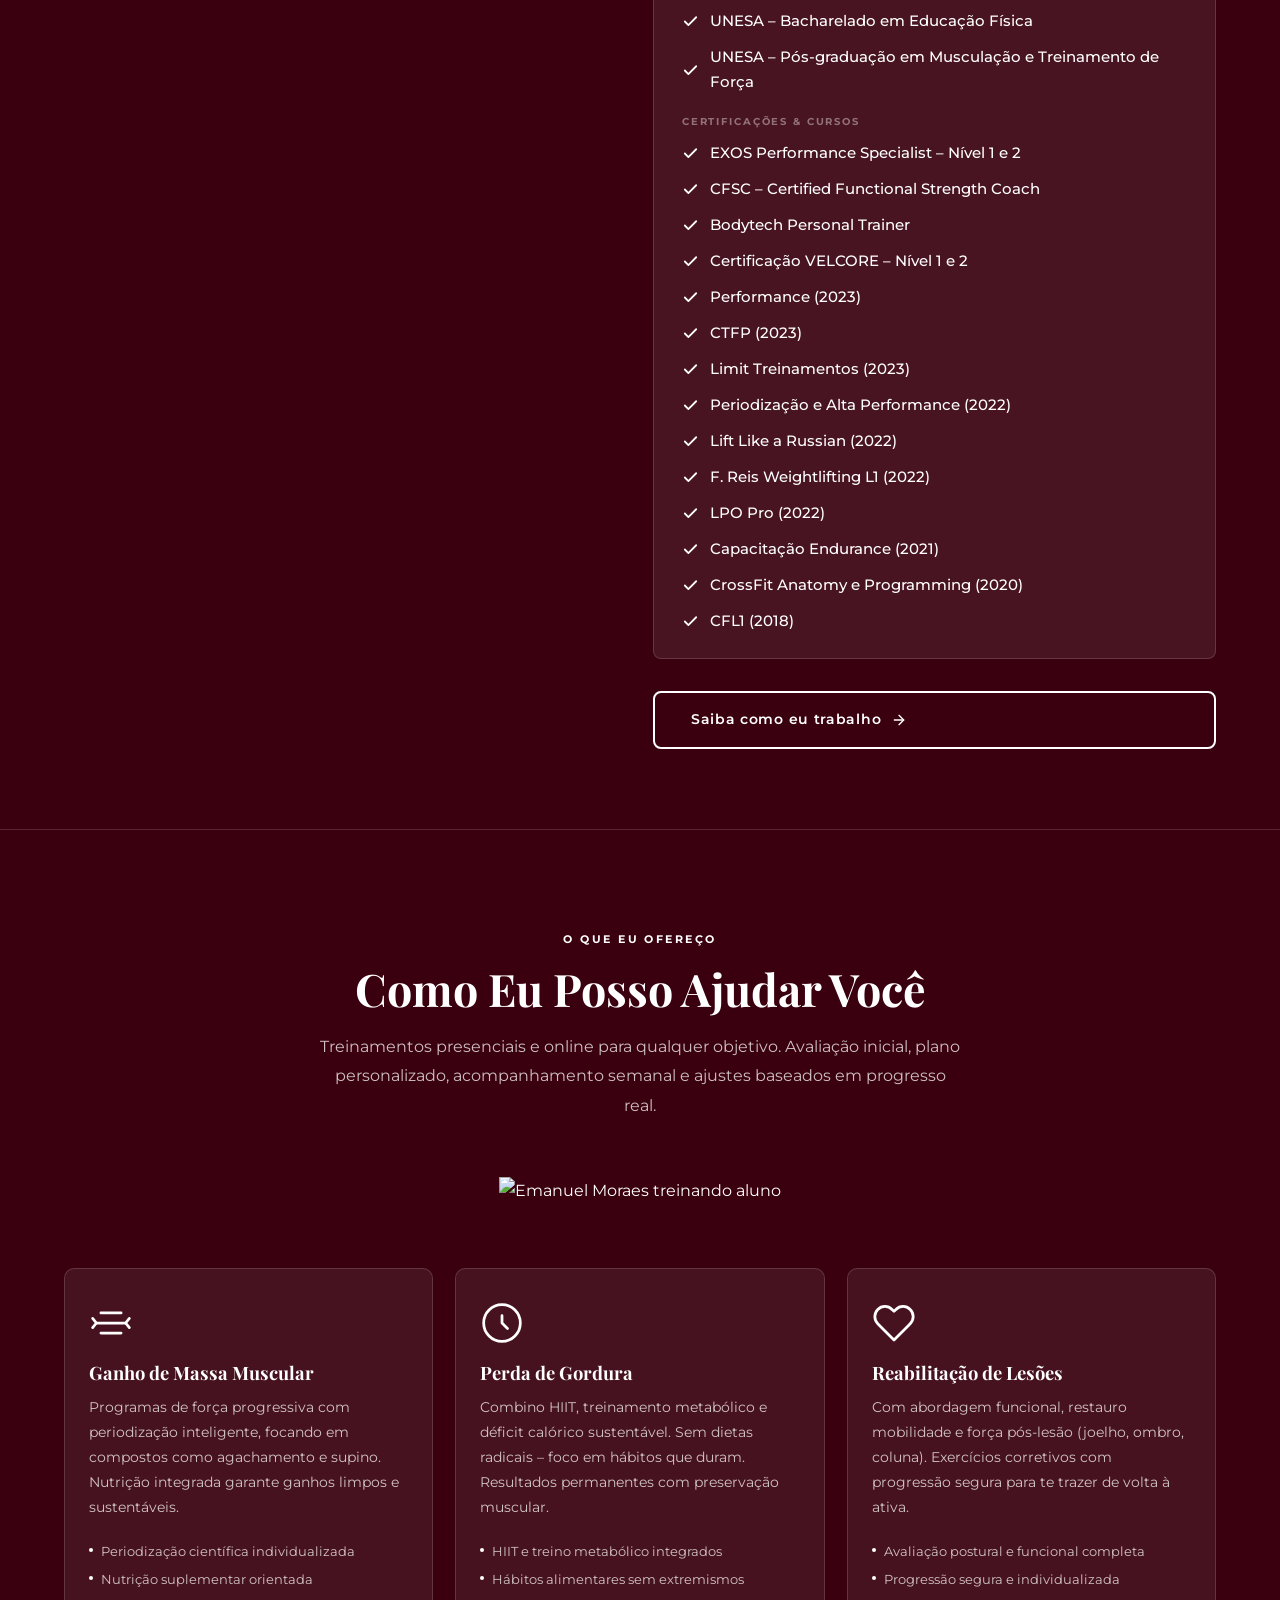
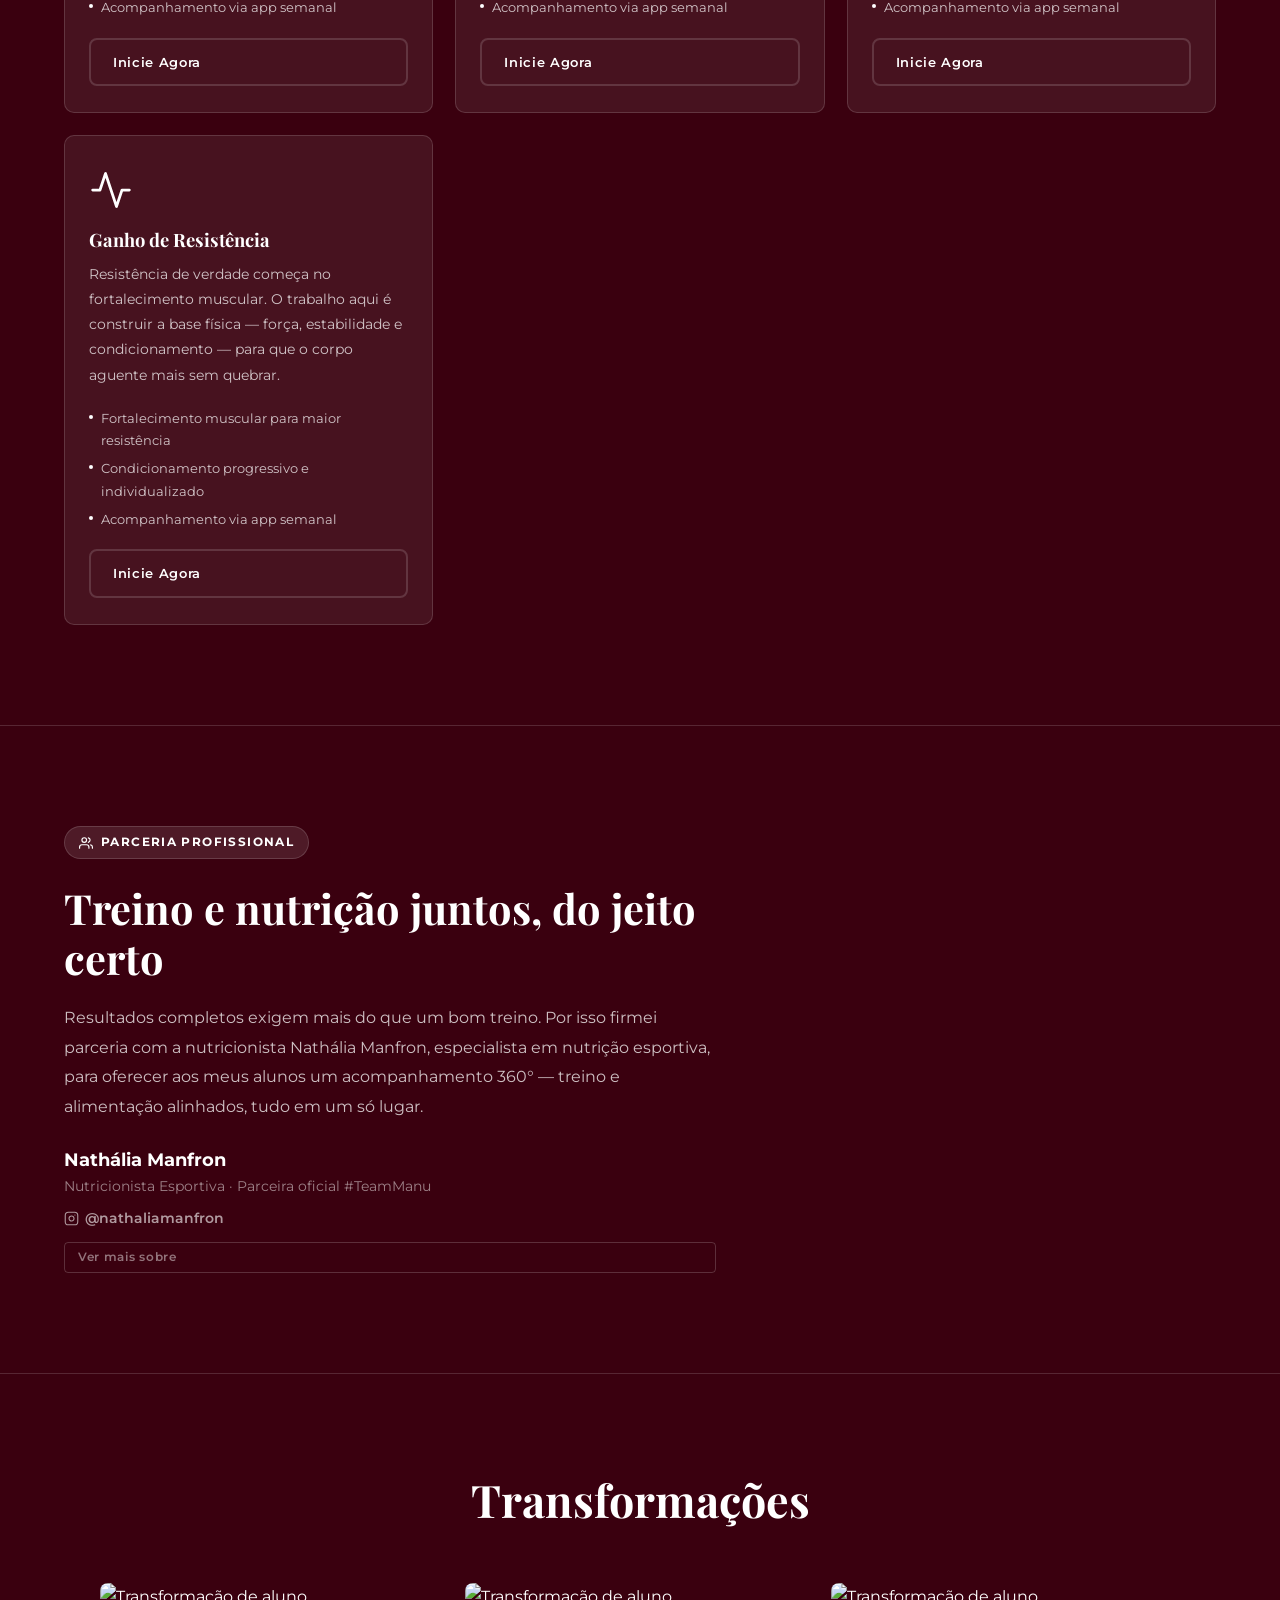
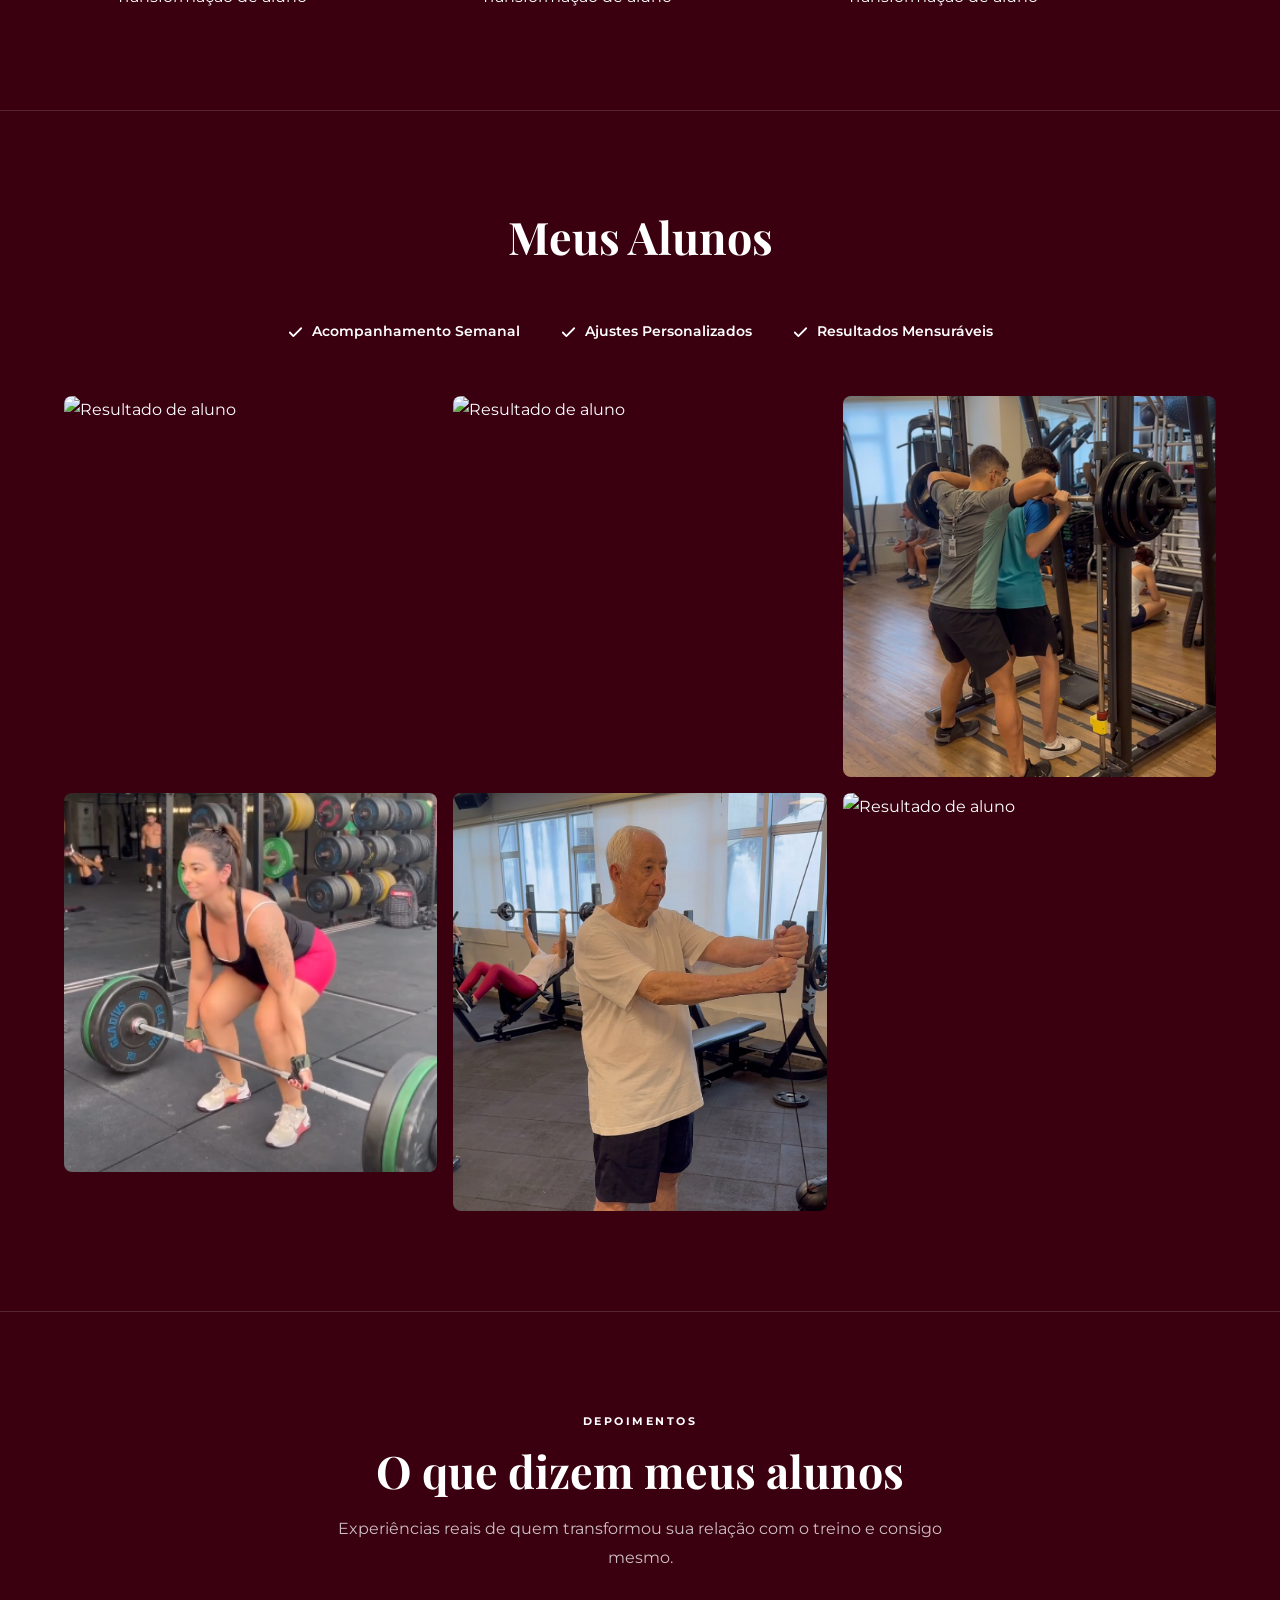
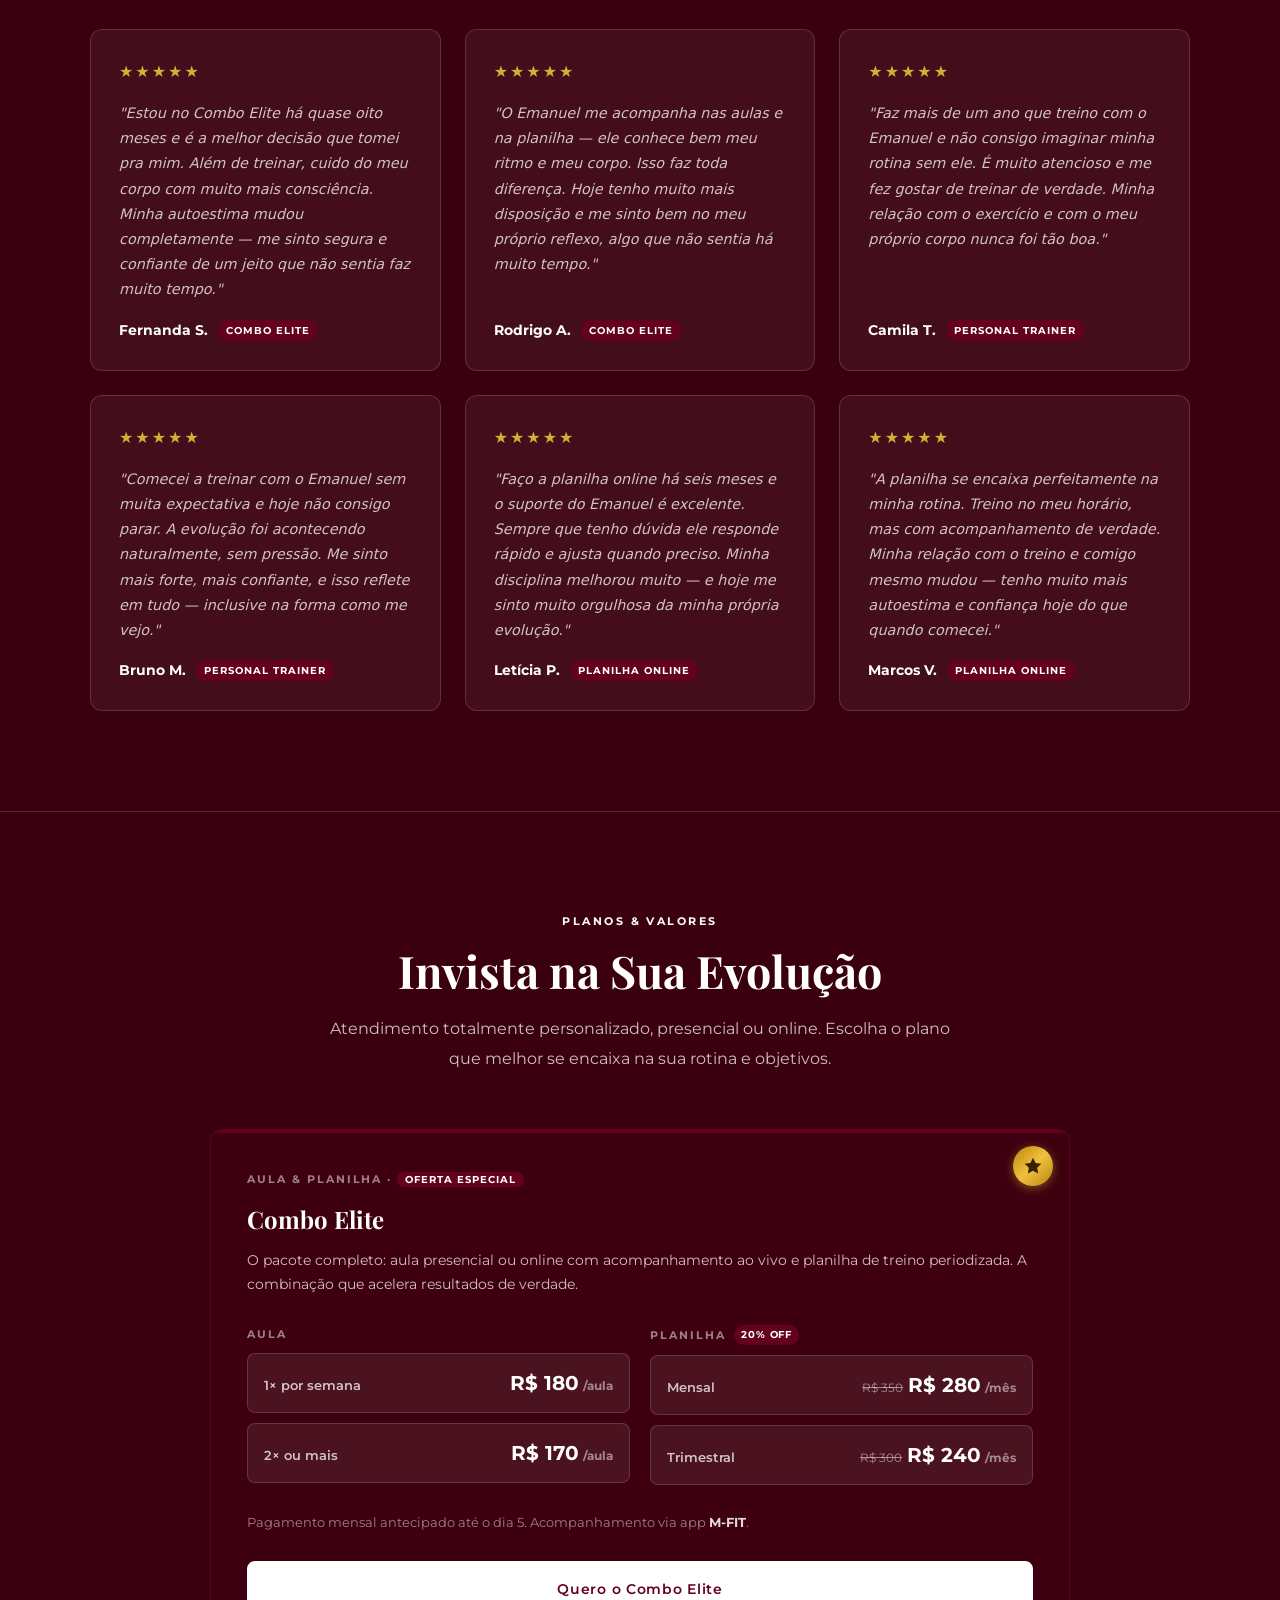
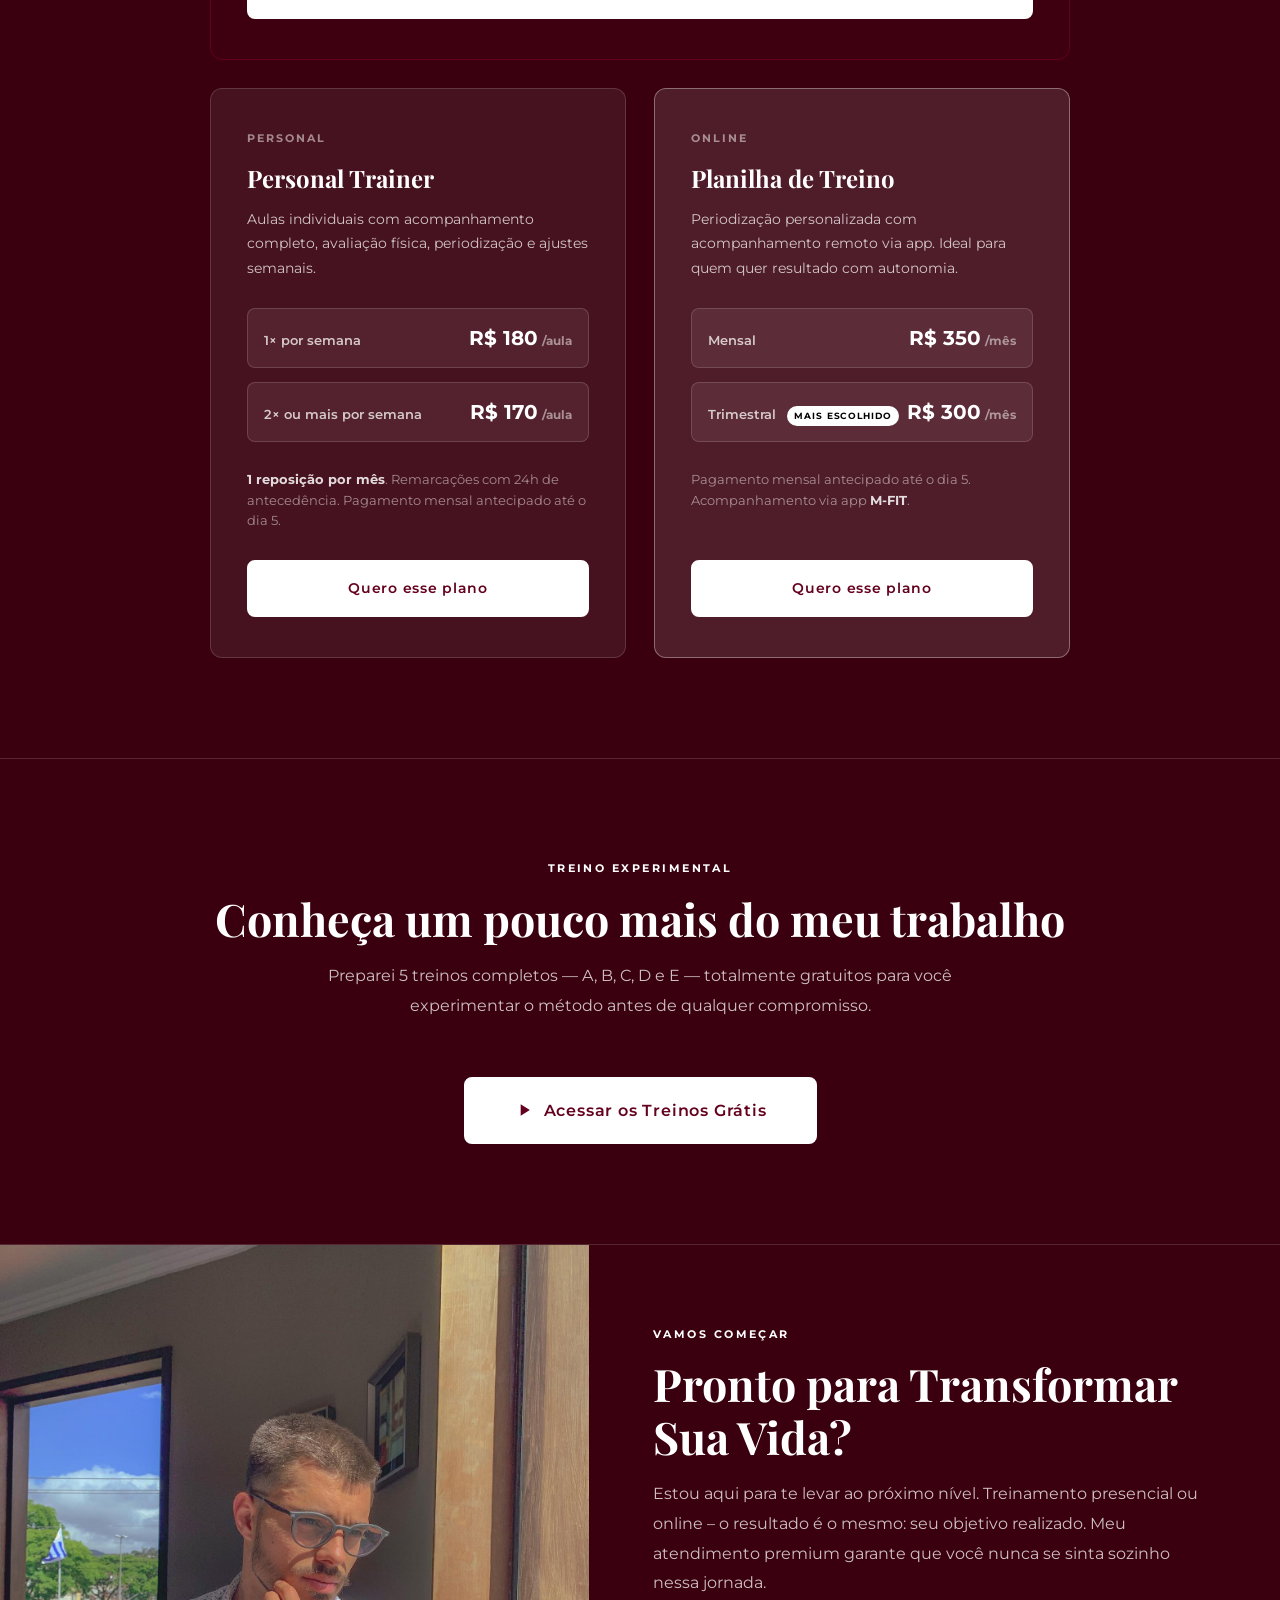
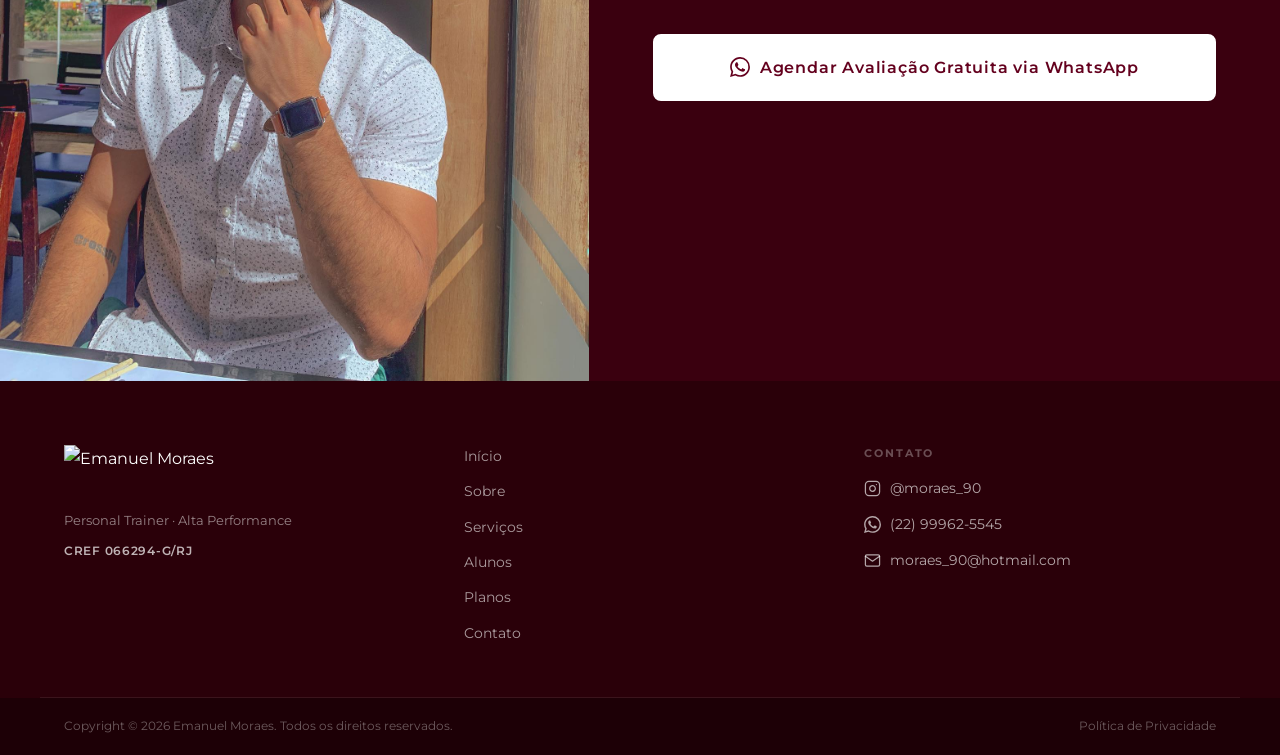
==== commit 87e51e49: "Reordena planos, adiciona reviews, selo ouro e Transformação 3 - Ordem dos planos: Combo Elite → Per" ====
--- a/index.html
+++ b/index.html
@@ -270,6 +270,7 @@
                         <svg width="15" height="15" viewBox="0 0 24 24" fill="none" stroke="currentColor" stroke-width="1.75" stroke-linecap="round" stroke-linejoin="round" aria-hidden="true"><rect x="2" y="2" width="20" height="20" rx="5" ry="5"/><path d="M16 11.37A4 4 0 1 1 12.63 8 4 4 0 0 1 16 11.37z"/><line x1="17.5" y1="6.5" x2="17.51" y2="6.5"/></svg>
                         @nathaliamanfron
                     </a>
+                    <a href="https://linktr.ee/nathaliamanfron?utm_source=linktree_profile_share&ltsid=ed645574-2337-44e1-8076-43d59e9fb2e0" target="_blank" rel="noopener noreferrer" class="parceria__vermais">Ver mais sobre</a>
                 </div>
 
                 <div class="parceria__image-col" data-aos="fade-left" data-aos-duration="900" data-aos-delay="150">
@@ -285,11 +286,25 @@
             </div>
         </section>
 
-        <!-- ALUNOS – PROVA SOCIAL -->
-        <section class="alunos section" id="alunos" aria-label="Resultados dos Alunos">
+        <!-- TRANSFORMAÇÕES -->
+        <section class="alunos section" id="transformacoes" aria-label="Transformações">
             <div class="container">
                 <div class="section-header" data-aos="fade-up">
-                    <h2 class="section-title">Transformações e Alunos</h2>
+                    <h2 class="section-title">Transformações</h2>
+                </div>
+                <div class="alunos__gallery alunos__gallery--transf" data-aos="fade-up" data-aos-delay="80">
+                    <img src="Imagens/Transforma%C3%A7%C3%A3o%201.jpg" alt="Transformação de aluno" class="alunos__gallery-img" loading="lazy" decoding="async">
+                    <img src="Imagens/Transforma%C3%A7%C3%A3o%202.jpg" alt="Transformação de aluno" class="alunos__gallery-img" loading="lazy" decoding="async">
+                    <img src="Imagens/Transforma%C3%A7%C3%A3o%203.png" alt="Transformação de aluno" class="alunos__gallery-img" loading="lazy" decoding="async">
+                </div>
+            </div>
+        </section>
+
+        <!-- ALUNOS – PROVA SOCIAL -->
+        <section class="alunos section" id="alunos" aria-label="Meus Alunos">
+            <div class="container">
+                <div class="section-header" data-aos="fade-up">
+                    <h2 class="section-title">Meus Alunos</h2>
                 </div>
                 <div class="diferenciais" data-aos="fade-up" data-aos-delay="100">
                     <div class="diferencial">
@@ -306,14 +321,86 @@
                     </div>
                 </div>
                 <div class="alunos__gallery" data-aos="fade-up" data-aos-delay="80">
-                    <img src="Imagens/Transforma%C3%A7%C3%A3o%201.jpeg" alt="Transformação de aluno" class="alunos__gallery-img" loading="lazy" decoding="async">
-                    <img src="Imagens/Transforma%C3%A7%C3%A3o%202.jpg" alt="Transformação de aluno" class="alunos__gallery-img" loading="lazy" decoding="async">
                     <img src="Imagens/Prova%20social.jpg" alt="Resultado de aluno" class="alunos__gallery-img" loading="lazy" decoding="async">
                     <img src="Imagens/Aluno%201.png" alt="Resultado de aluno" class="alunos__gallery-img" loading="lazy" decoding="async">
                     <img src="Imagens/Aluno%202.png" alt="Resultado de aluno" class="alunos__gallery-img" loading="lazy" decoding="async">
                     <img src="Imagens/Imagem%20de%20aluno%203.png" alt="Resultado de aluno" class="alunos__gallery-img" loading="lazy" decoding="async">
                     <img src="Imagens/Aluno%204.png" alt="Resultado de aluno" class="alunos__gallery-img" loading="lazy" decoding="async">
                     <img src="Imagens/Aluno%205.jpg" alt="Resultado de aluno" class="alunos__gallery-img" loading="lazy" decoding="async">
+                </div>
+            </div>
+        </section>
+
+        <!-- REVIEWS – DEPOIMENTOS -->
+        <section class="reviews section" id="reviews" aria-label="Depoimentos de Alunos">
+            <div class="container">
+                <div class="section-header" data-aos="fade-up">
+                    <span class="eyebrow">Depoimentos</span>
+                    <h2 class="section-title">O que dizem meus alunos</h2>
+                    <p class="section-desc">Experiências reais de quem transformou sua relação com o treino e consigo mesmo.</p>
+                </div>
+                <div class="reviews__grid">
+
+                    <!-- Combo Elite 1 -->
+                    <article class="review-card" data-aos="fade-up" data-aos-delay="0">
+                        <div class="review-stars" aria-label="5 estrelas">★★★★★</div>
+                        <p class="review-text">"Estou no Combo Elite há quase oito meses e é a melhor decisão que tomei pra mim. Além de treinar, cuido do meu corpo com muito mais consciência. Minha autoestima mudou completamente — me sinto segura e confiante de um jeito que não sentia faz muito tempo."</p>
+                        <div class="review-author">
+                            <span class="review-name">Fernanda S.</span>
+                            <span class="review-plan">Combo Elite</span>
+                        </div>
+                    </article>
+
+                    <!-- Combo Elite 2 -->
+                    <article class="review-card" data-aos="fade-up" data-aos-delay="80">
+                        <div class="review-stars" aria-label="5 estrelas">★★★★★</div>
+                        <p class="review-text">"O Emanuel me acompanha nas aulas e na planilha — ele conhece bem meu ritmo e meu corpo. Isso faz toda diferença. Hoje tenho muito mais disposição e me sinto bem no meu próprio reflexo, algo que não sentia há muito tempo."</p>
+                        <div class="review-author">
+                            <span class="review-name">Rodrigo A.</span>
+                            <span class="review-plan">Combo Elite</span>
+                        </div>
+                    </article>
+
+                    <!-- Personal Trainer 1 -->
+                    <article class="review-card" data-aos="fade-up" data-aos-delay="160">
+                        <div class="review-stars" aria-label="5 estrelas">★★★★★</div>
+                        <p class="review-text">"Faz mais de um ano que treino com o Emanuel e não consigo imaginar minha rotina sem ele. É muito atencioso e me fez gostar de treinar de verdade. Minha relação com o exercício e com o meu próprio corpo nunca foi tão boa."</p>
+                        <div class="review-author">
+                            <span class="review-name">Camila T.</span>
+                            <span class="review-plan">Personal Trainer</span>
+                        </div>
+                    </article>
+
+                    <!-- Personal Trainer 2 -->
+                    <article class="review-card" data-aos="fade-up" data-aos-delay="0">
+                        <div class="review-stars" aria-label="5 estrelas">★★★★★</div>
+                        <p class="review-text">"Comecei a treinar com o Emanuel sem muita expectativa e hoje não consigo parar. A evolução foi acontecendo naturalmente, sem pressão. Me sinto mais forte, mais confiante, e isso reflete em tudo — inclusive na forma como me vejo."</p>
+                        <div class="review-author">
+                            <span class="review-name">Bruno M.</span>
+                            <span class="review-plan">Personal Trainer</span>
+                        </div>
+                    </article>
+
+                    <!-- Planilha 1 -->
+                    <article class="review-card" data-aos="fade-up" data-aos-delay="80">
+                        <div class="review-stars" aria-label="5 estrelas">★★★★★</div>
+                        <p class="review-text">"Faço a planilha online há seis meses e o suporte do Emanuel é excelente. Sempre que tenho dúvida ele responde rápido e ajusta quando preciso. Minha disciplina melhorou muito — e hoje me sinto muito orgulhosa da minha própria evolução."</p>
+                        <div class="review-author">
+                            <span class="review-name">Letícia P.</span>
+                            <span class="review-plan">Planilha Online</span>
+                        </div>
+                    </article>
+
+                    <!-- Planilha 2 -->
+                    <article class="review-card" data-aos="fade-up" data-aos-delay="160">
+                        <div class="review-stars" aria-label="5 estrelas">★★★★★</div>
+                        <p class="review-text">"A planilha se encaixa perfeitamente na minha rotina. Treino no meu horário, mas com acompanhamento de verdade. Minha relação com o treino e comigo mesmo mudou — tenho muito mais autoestima e confiança hoje do que quando comecei."</p>
+                        <div class="review-author">
+                            <span class="review-name">Marcos V.</span>
+                            <span class="review-plan">Planilha Online</span>
+                        </div>
+                    </article>
+
                 </div>
             </div>
         </section>
@@ -328,8 +415,44 @@
                 </div>
                 <div class="planos__grid">
 
-                    <article class="plano-card" data-aos="fade-up" data-aos-delay="0">
-                        <p class="plano-card__label">Presencial / Online</p>
+                    <!-- COMBO ELITE -->
+                    <article class="plano-card plano-card--combo" data-aos="fade-up" data-aos-delay="0">
+                        <div class="combo-selo-ouro">
+                            <svg viewBox="0 0 24 24" fill="currentColor" aria-hidden="true"><path d="M12 2l3.09 6.26L22 9.27l-5 4.87 1.18 6.88L12 17.77l-6.18 3.25L7 14.14 2 9.27l6.91-1.01L12 2z"/></svg>
+                        </div>
+                        <p class="plano-card__label">Aula &amp; Planilha &middot; <span class="combo-tag">Oferta Especial</span></p>
+                        <h3 class="plano-card__title">Combo Elite</h3>
+                        <p class="plano-card__desc">O pacote completo: aula presencial ou online com acompanhamento ao vivo e planilha de treino periodizada. A combinação que acelera resultados de verdade.</p>
+                        <div class="combo-prices">
+                            <div class="combo-price-group">
+                                <p class="combo-group-title">Aula</p>
+                                <div class="plano-price">
+                                    <span class="plano-price__freq">1× por semana</span>
+                                    <span class="plano-price__value">R$&nbsp;180<span class="plano-price__unit">/aula</span></span>
+                                </div>
+                                <div class="plano-price">
+                                    <span class="plano-price__freq">2× ou mais</span>
+                                    <span class="plano-price__value">R$&nbsp;170<span class="plano-price__unit">/aula</span></span>
+                                </div>
+                            </div>
+                            <div class="combo-price-group">
+                                <p class="combo-group-title">Planilha <span class="combo-off-badge">20% OFF</span></p>
+                                <div class="plano-price">
+                                    <span class="plano-price__freq">Mensal</span>
+                                    <span class="plano-price__value"><span class="combo-price-old">R$&nbsp;350</span>R$&nbsp;280<span class="plano-price__unit">/mês</span></span>
+                                </div>
+                                <div class="plano-price">
+                                    <span class="plano-price__freq">Trimestral</span>
+                                    <span class="plano-price__value"><span class="combo-price-old">R$&nbsp;300</span>R$&nbsp;240<span class="plano-price__unit">/mês</span></span>
+                                </div>
+                            </div>
+                        </div>
+                        <p class="plano-card__obs">Pagamento mensal antecipado até o dia 5. Acompanhamento via app <strong>M-FIT</strong>.</p>
+                        <a href="https://wa.me/5522999625545?text=Ol%C3%A1%20Emanuel!%20Tenho%20interesse%20no%20Combo%20Elite%20(Aula%20%2B%20Planilha)." class="btn btn--primary btn--full" target="_blank" rel="noopener noreferrer">Quero o Combo Elite</a>
+                    </article>
+
+                    <article class="plano-card" data-aos="fade-up" data-aos-delay="100">
+                        <p class="plano-card__label">Personal</p>
                         <h3 class="plano-card__title">Personal Trainer</h3>
                         <p class="plano-card__desc">Aulas individuais com acompanhamento completo, avaliação física, periodização e ajustes semanais.</p>
                         <div class="plano-card__prices">
@@ -343,11 +466,11 @@
                             </div>
                         </div>
                         <p class="plano-card__obs"><strong>1 reposição por mês</strong>. Remarcações com 24h de antecedência. Pagamento mensal antecipado até o dia 5.</p>
-                        <a href="https://wa.me/5522999625545?text=Ol%C3%A1%20Emanuel!%20Tenho%20interesse%20no%20plano%20Personal%20Trainer." class="btn btn--outline btn--full" target="_blank" rel="noopener noreferrer">Quero esse plano</a>
-                    </article>
-
-                    <article class="plano-card plano-card--destaque" data-aos="fade-up" data-aos-delay="100">
-                        <p class="plano-card__label">Online · Mais escolhido</p>
+                        <a href="https://wa.me/5522999625545?text=Ol%C3%A1%20Emanuel!%20Tenho%20interesse%20no%20plano%20Personal%20Trainer." class="btn btn--primary btn--full" target="_blank" rel="noopener noreferrer">Quero esse plano</a>
+                    </article>
+
+                    <article class="plano-card plano-card--destaque" data-aos="fade-up" data-aos-delay="200">
+                        <p class="plano-card__label">Online</p>
                         <h3 class="plano-card__title">Planilha de Treino</h3>
                         <p class="plano-card__desc">Periodização personalizada com acompanhamento remoto via app. Ideal para quem quer resultado com autonomia.</p>
                         <div class="plano-card__prices">
@@ -356,11 +479,11 @@
                                 <span class="plano-price__value">R$&nbsp;350<span class="plano-price__unit">/mês</span></span>
                             </div>
                             <div class="plano-price">
-                                <span class="plano-price__freq">Trimestral</span>
+                                <span class="plano-price__freq">Trimestral <span class="badge-popular">Mais escolhido</span></span>
                                 <span class="plano-price__value">R$&nbsp;300<span class="plano-price__unit">/mês</span></span>
                             </div>
                         </div>
-                        <p class="plano-card__obs">Alunos de personal têm <strong>20% de desconto</strong>. Pagamento mensal antecipado até o dia 5. Acompanhamento via app <strong>M-FIT</strong>.</p>
+                        <p class="plano-card__obs">Pagamento mensal antecipado até o dia 5. Acompanhamento via app <strong>M-FIT</strong>.</p>
                         <a href="https://client.mfitpersonal.com.br/out/signup-link/NjExNDQ2" class="btn btn--primary btn--full" target="_blank" rel="noopener noreferrer">Quero esse plano</a>
                     </article>
 
--- a/css/style.css
+++ b/css/style.css
@@ -610,6 +610,20 @@
 }
 .parceria__insta:hover { color: var(--white); }
 
+.parceria__vermais {
+    display: inline-block;
+    margin-top: 12px;
+    font-size: 0.72rem;
+    font-weight: 600;
+    letter-spacing: 0.06em;
+    color: rgba(255,255,255,0.45);
+    border: 1px solid rgba(255,255,255,0.18);
+    border-radius: 4px;
+    padding: 5px 13px;
+    transition: color var(--dur), border-color var(--dur);
+}
+.parceria__vermais:hover { color: rgba(255,255,255,0.8); border-color: rgba(255,255,255,0.4); }
+
 .parceria__image-col {
     display: flex;
     justify-content: center;
@@ -617,11 +631,12 @@
 
 .parceria__photo {
     width: 100%;
-    max-width: 380px;
-    height: auto;
+    height: 100%;
+    min-height: 460px;
     border-radius: 12px;
     display: block;
     object-fit: cover;
+    object-position: center top;
 }
 
 /* =============================================
@@ -764,6 +779,12 @@
     gap: 16px;
 }
 
+.alunos__gallery--transf {
+    grid-template-columns: repeat(3, 1fr);
+    max-width: 1080px;
+    margin: 0 auto;
+}
+
 .alunos__gallery-img {
     width: 100%;
     height: auto;
@@ -856,6 +877,20 @@
     color: var(--gray-text);
 }
 
+.badge-popular {
+    display: inline-block;
+    font-size: 0.58rem;
+    font-weight: 700;
+    letter-spacing: 0.1em;
+    text-transform: uppercase;
+    color: #000;
+    background: var(--white);
+    padding: 2px 7px;
+    border-radius: 20px;
+    margin-left: 7px;
+    vertical-align: middle;
+}
+
 .plano-price__value {
     font-size: 1.25rem;
     font-weight: 700;
@@ -876,8 +911,175 @@
     flex: 1;
 }
 
+/* COMBO ELITE */
+.plano-card--combo {
+    grid-column: 1 / -1;
+    border-color: var(--wine);
+    background: rgba(100, 1, 30, 0.1);
+    position: relative;
+    overflow: hidden;
+}
+.plano-card--combo::before {
+    content: '';
+    position: absolute;
+    top: 0; left: 0; right: 0;
+    height: 3px;
+    background: var(--wine);
+}
+.plano-card--combo:hover {
+    border-color: var(--wine);
+    box-shadow: 0 8px 32px rgba(100, 1, 30, 0.25);
+    transform: translateY(-5px);
+}
+
+.combo-prices {
+    display: grid;
+    grid-template-columns: repeat(2, 1fr);
+    gap: 20px;
+    margin-bottom: 28px;
+}
+
+.combo-price-group {
+    display: flex;
+    flex-direction: column;
+    gap: 10px;
+}
+
+.combo-group-title {
+    font-size: 0.68rem;
+    font-weight: 700;
+    letter-spacing: 0.18em;
+    text-transform: uppercase;
+    color: var(--gray-light);
+    display: flex;
+    align-items: center;
+    gap: 8px;
+}
+
+.combo-tag {
+    font-size: 0.6rem;
+    font-weight: 700;
+    letter-spacing: 0.1em;
+    text-transform: uppercase;
+    color: #fff;
+    background: var(--wine);
+    padding: 2px 8px;
+    border-radius: 20px;
+    vertical-align: middle;
+}
+
+.combo-off-badge {
+    font-size: 0.6rem;
+    font-weight: 700;
+    letter-spacing: 0.1em;
+    text-transform: uppercase;
+    color: #fff;
+    background: var(--wine);
+    padding: 2px 7px;
+    border-radius: 20px;
+}
+
+.combo-price-old {
+    font-size: 0.75rem;
+    font-weight: 400;
+    color: var(--gray-light);
+    text-decoration: line-through;
+    margin-right: 5px;
+}
+
 .plano-card__obs strong {
     color: rgba(255,255,255,0.85);
+}
+
+.combo-selo-ouro {
+    position: absolute;
+    top: 16px;
+    right: 16px;
+    display: inline-flex;
+    align-items: center;
+    justify-content: center;
+    width: 40px;
+    height: 40px;
+    background: linear-gradient(135deg, #B8860B, #F0C040, #B8860B);
+    border-radius: 50%;
+    box-shadow: 0 2px 10px rgba(201, 162, 39, 0.5);
+}
+.combo-selo-ouro svg {
+    width: 20px;
+    height: 20px;
+    fill: #3a2000;
+    flex-shrink: 0;
+}
+
+/* =============================================
+   REVIEWS – DEPOIMENTOS
+   ============================================= */
+.reviews {
+    background: var(--bg);
+    padding: 100px 0;
+    border-top: 1px solid var(--gray-border);
+}
+
+.reviews__grid {
+    display: grid;
+    grid-template-columns: repeat(3, 1fr);
+    gap: 24px;
+    max-width: 1100px;
+    margin: 0 auto;
+}
+
+.review-card {
+    background: rgba(255, 255, 255, 0.05);
+    border: 1px solid var(--gray-border);
+    border-radius: 12px;
+    padding: 28px;
+    display: flex;
+    flex-direction: column;
+    gap: 16px;
+    transition: border-color var(--dur), box-shadow var(--dur), transform var(--dur);
+}
+.review-card:hover {
+    border-color: rgba(255, 255, 255, 0.3);
+    box-shadow: var(--shadow-md);
+    transform: translateY(-4px);
+}
+
+.review-stars {
+    color: #D4AF37;
+    font-size: 1rem;
+    letter-spacing: 2px;
+}
+
+.review-text {
+    font-size: 0.9rem;
+    color: var(--gray-text);
+    line-height: 1.75;
+    flex: 1;
+    font-style: italic;
+}
+
+.review-author {
+    display: flex;
+    align-items: center;
+    gap: 10px;
+    flex-wrap: wrap;
+}
+
+.review-name {
+    font-size: 0.85rem;
+    font-weight: 700;
+    color: var(--white);
+}
+
+.review-plan {
+    font-size: 0.62rem;
+    font-weight: 700;
+    letter-spacing: 0.1em;
+    text-transform: uppercase;
+    background: var(--wine);
+    color: #fff;
+    padding: 2px 8px;
+    border-radius: 20px;
 }
 
 /* =============================================
@@ -1190,9 +1392,18 @@
         gap: 14px;
     }
 
+    /* ---- REVIEWS ---- */
+    .reviews { padding: 72px 0; }
+    .reviews__grid { grid-template-columns: repeat(2, 1fr); gap: 16px; }
+
     /* ---- PLANOS ---- */
     .planos { padding: 72px 0; }
     .planos__grid { grid-template-columns: 1fr; }
+    .plano-card { padding: 28px 20px; }
+    .plano-card--combo { grid-column: 1; }
+    .combo-prices { grid-template-columns: 1fr; gap: 14px; }
+    .combo-price-old { display: block; margin-bottom: 2px; margin-right: 0; }
+    .plano-price { flex-wrap: wrap; gap: 4px; align-items: center; }
 
     /* ---- CONHEÇA ---- */
     .conheca { padding: 72px 0; }
@@ -1233,6 +1444,8 @@
     .alunos__gallery { grid-template-columns: 1fr; }
     .servicos { padding: 56px 0; }
     .alunos { padding: 56px 0; }
+    .reviews { padding: 56px 0; }
+    .reviews__grid { grid-template-columns: 1fr; }
     .planos { padding: 56px 0; }
     .conheca { padding: 56px 0; }
     .section-header { margin-bottom: 36px; }
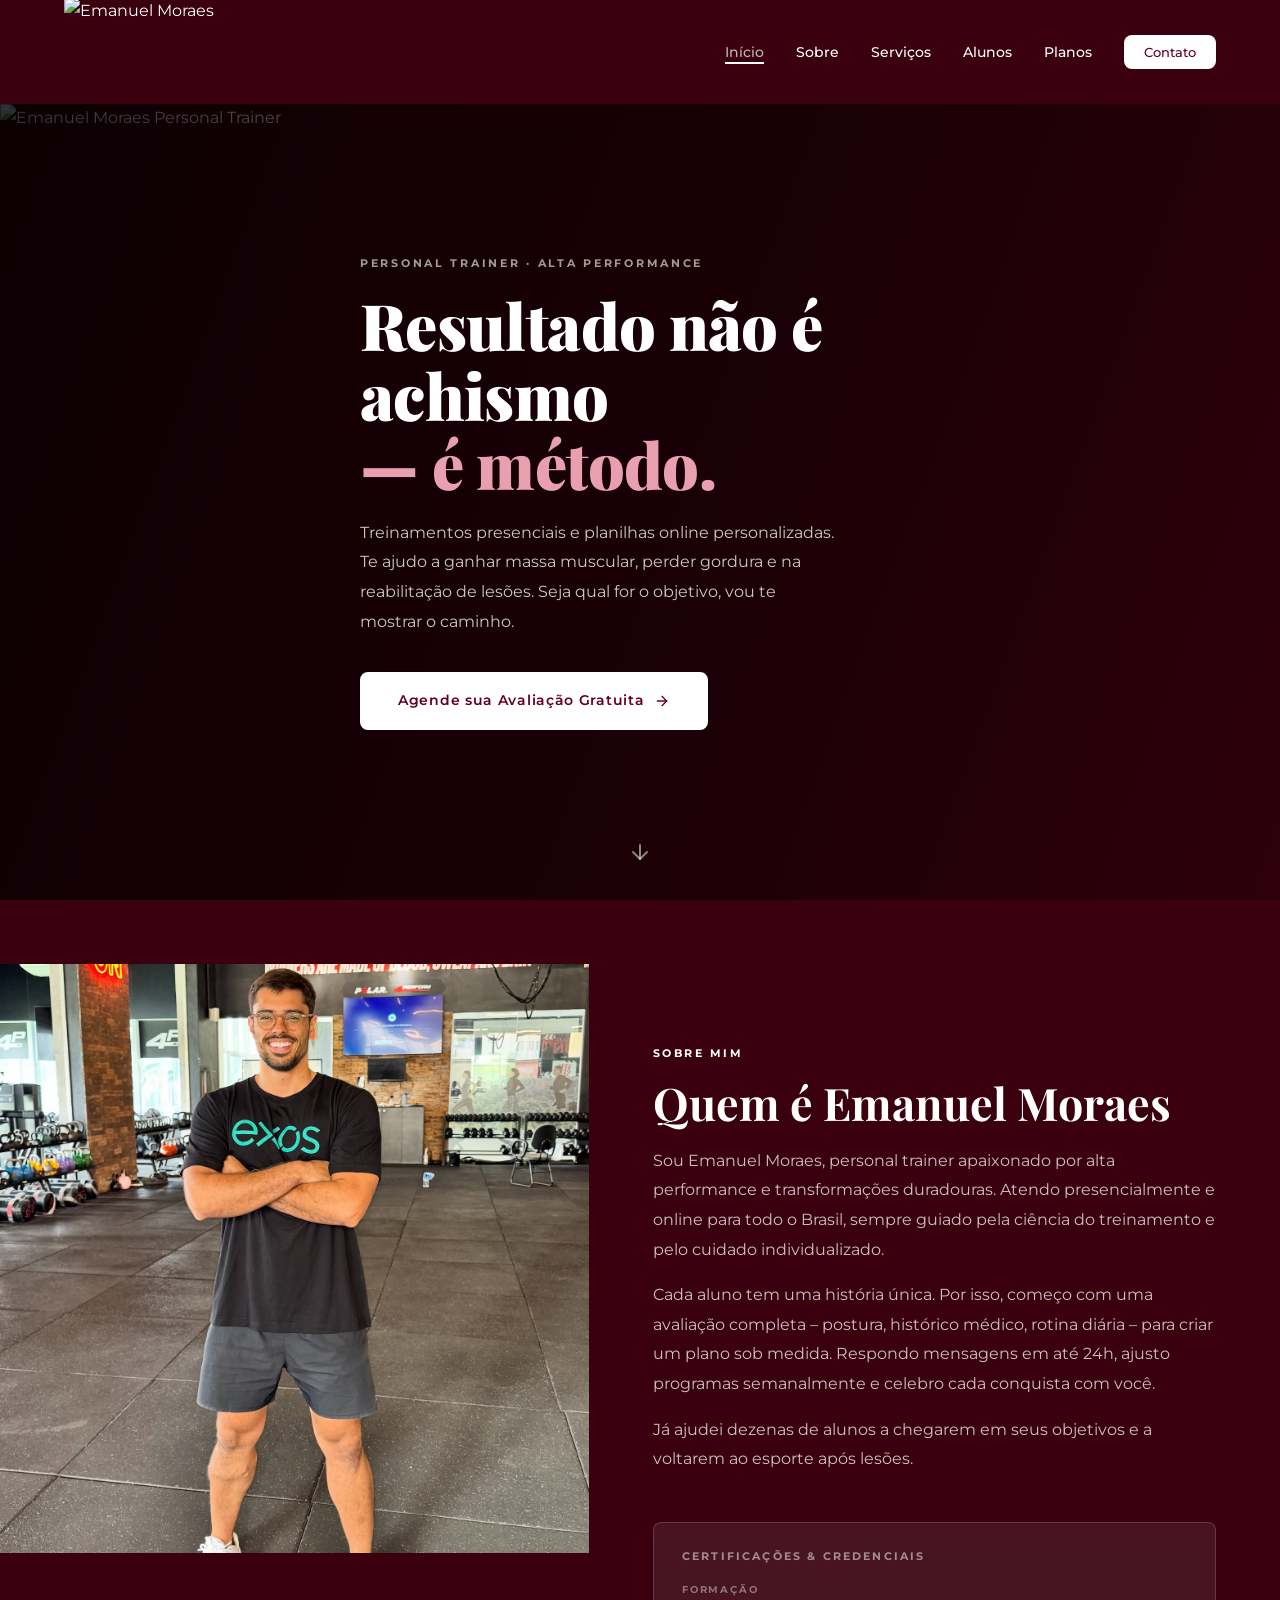
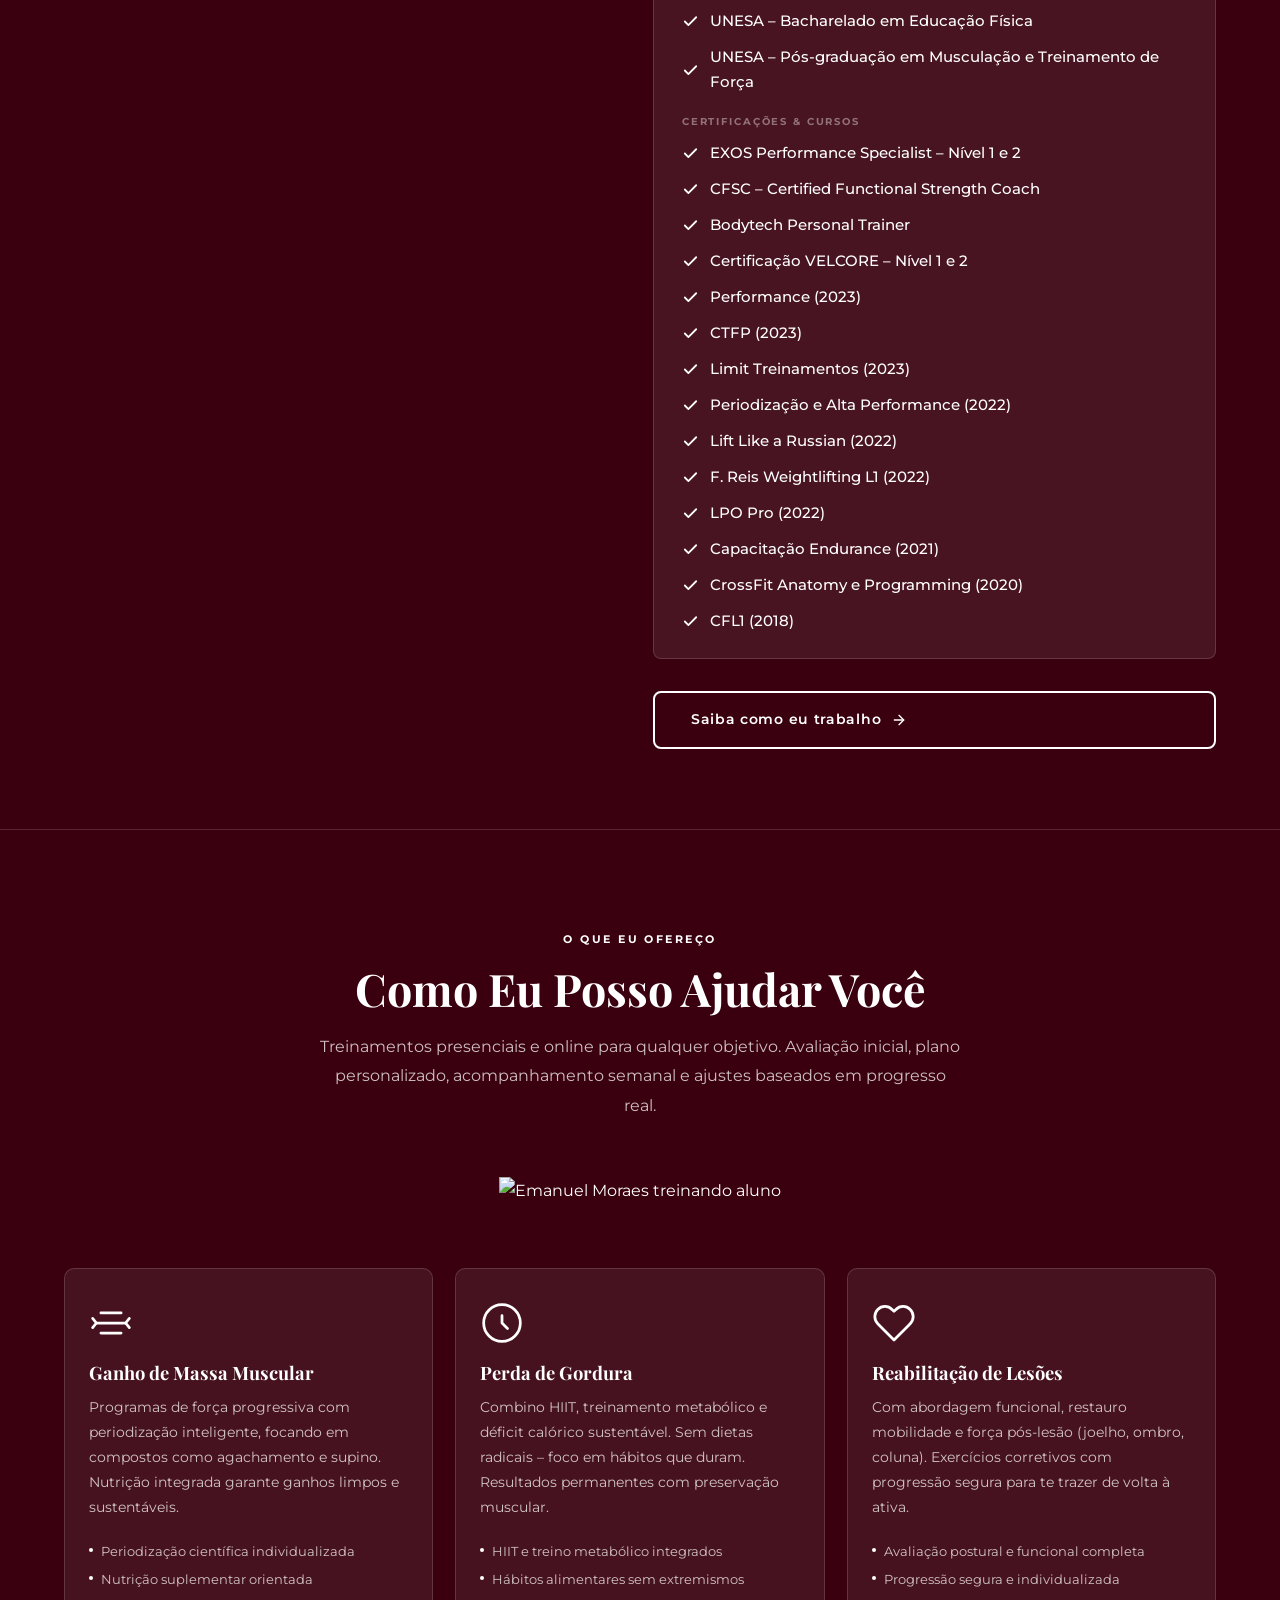
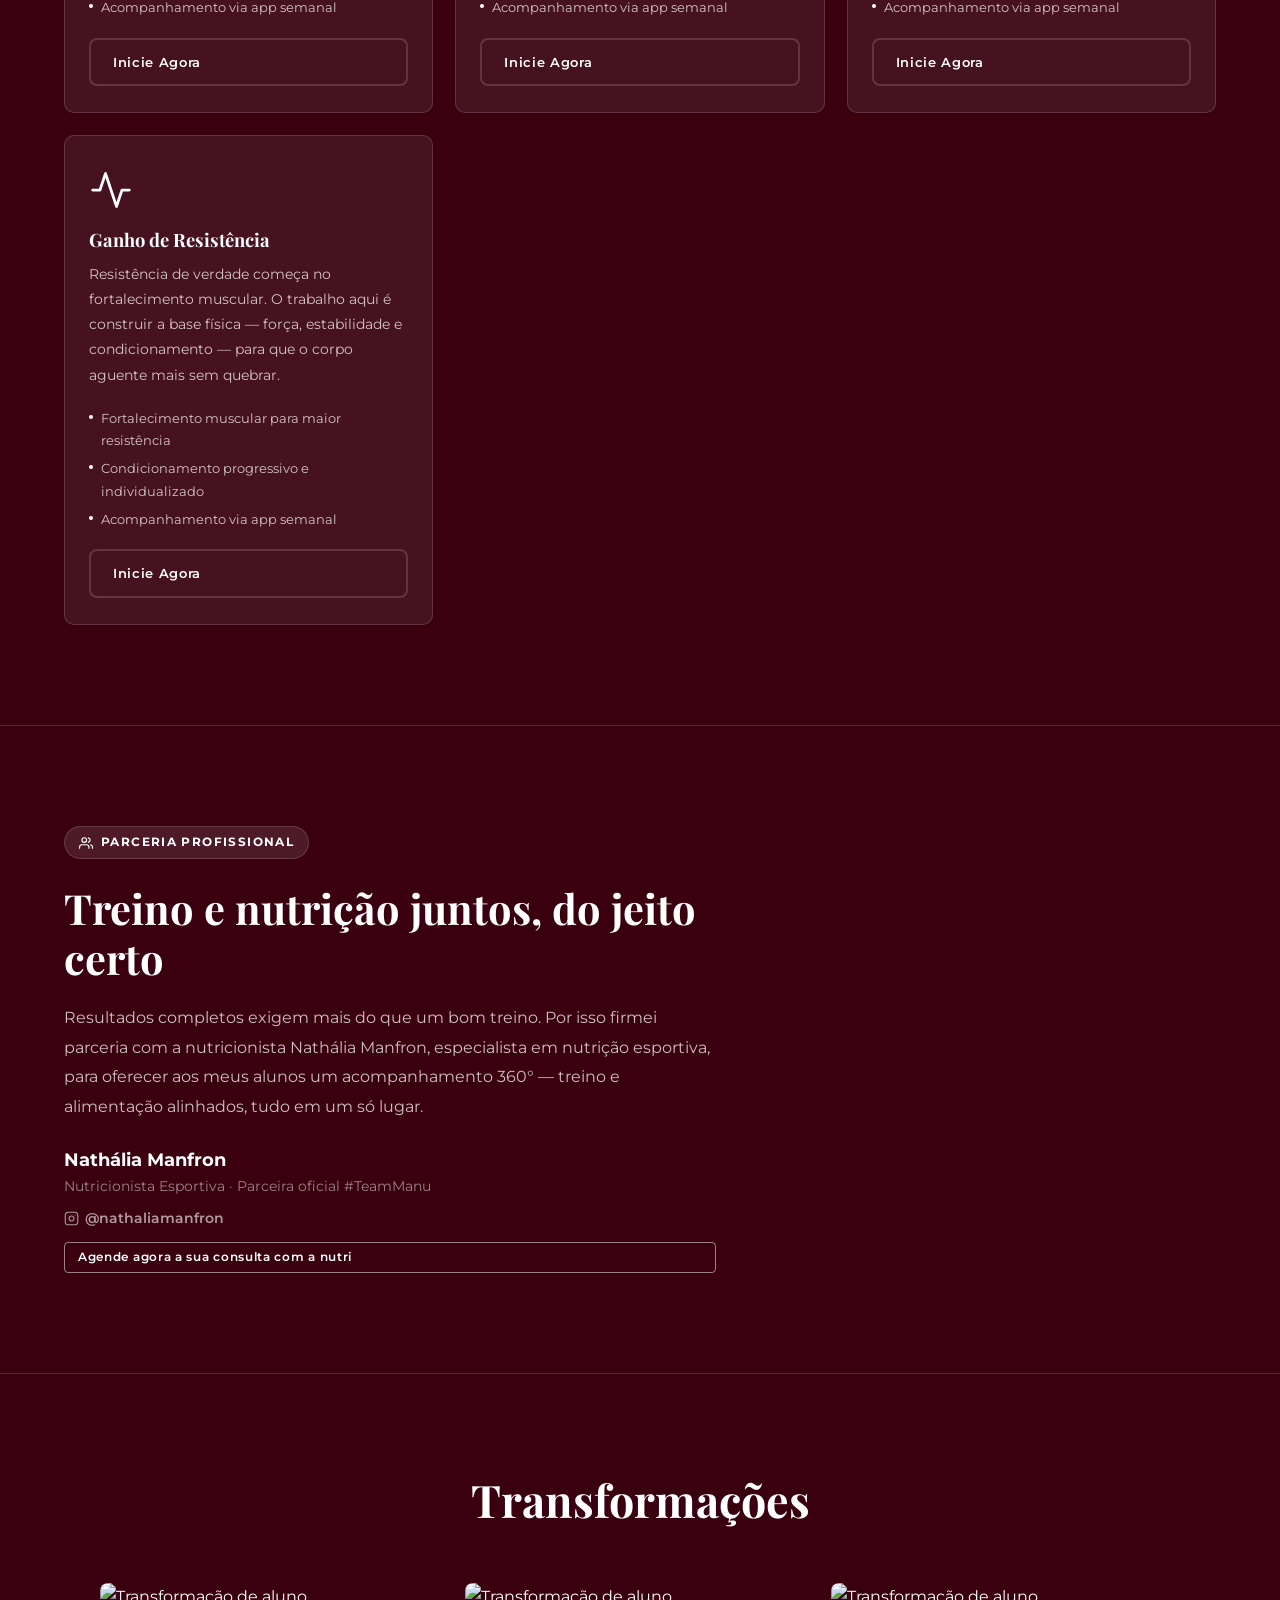
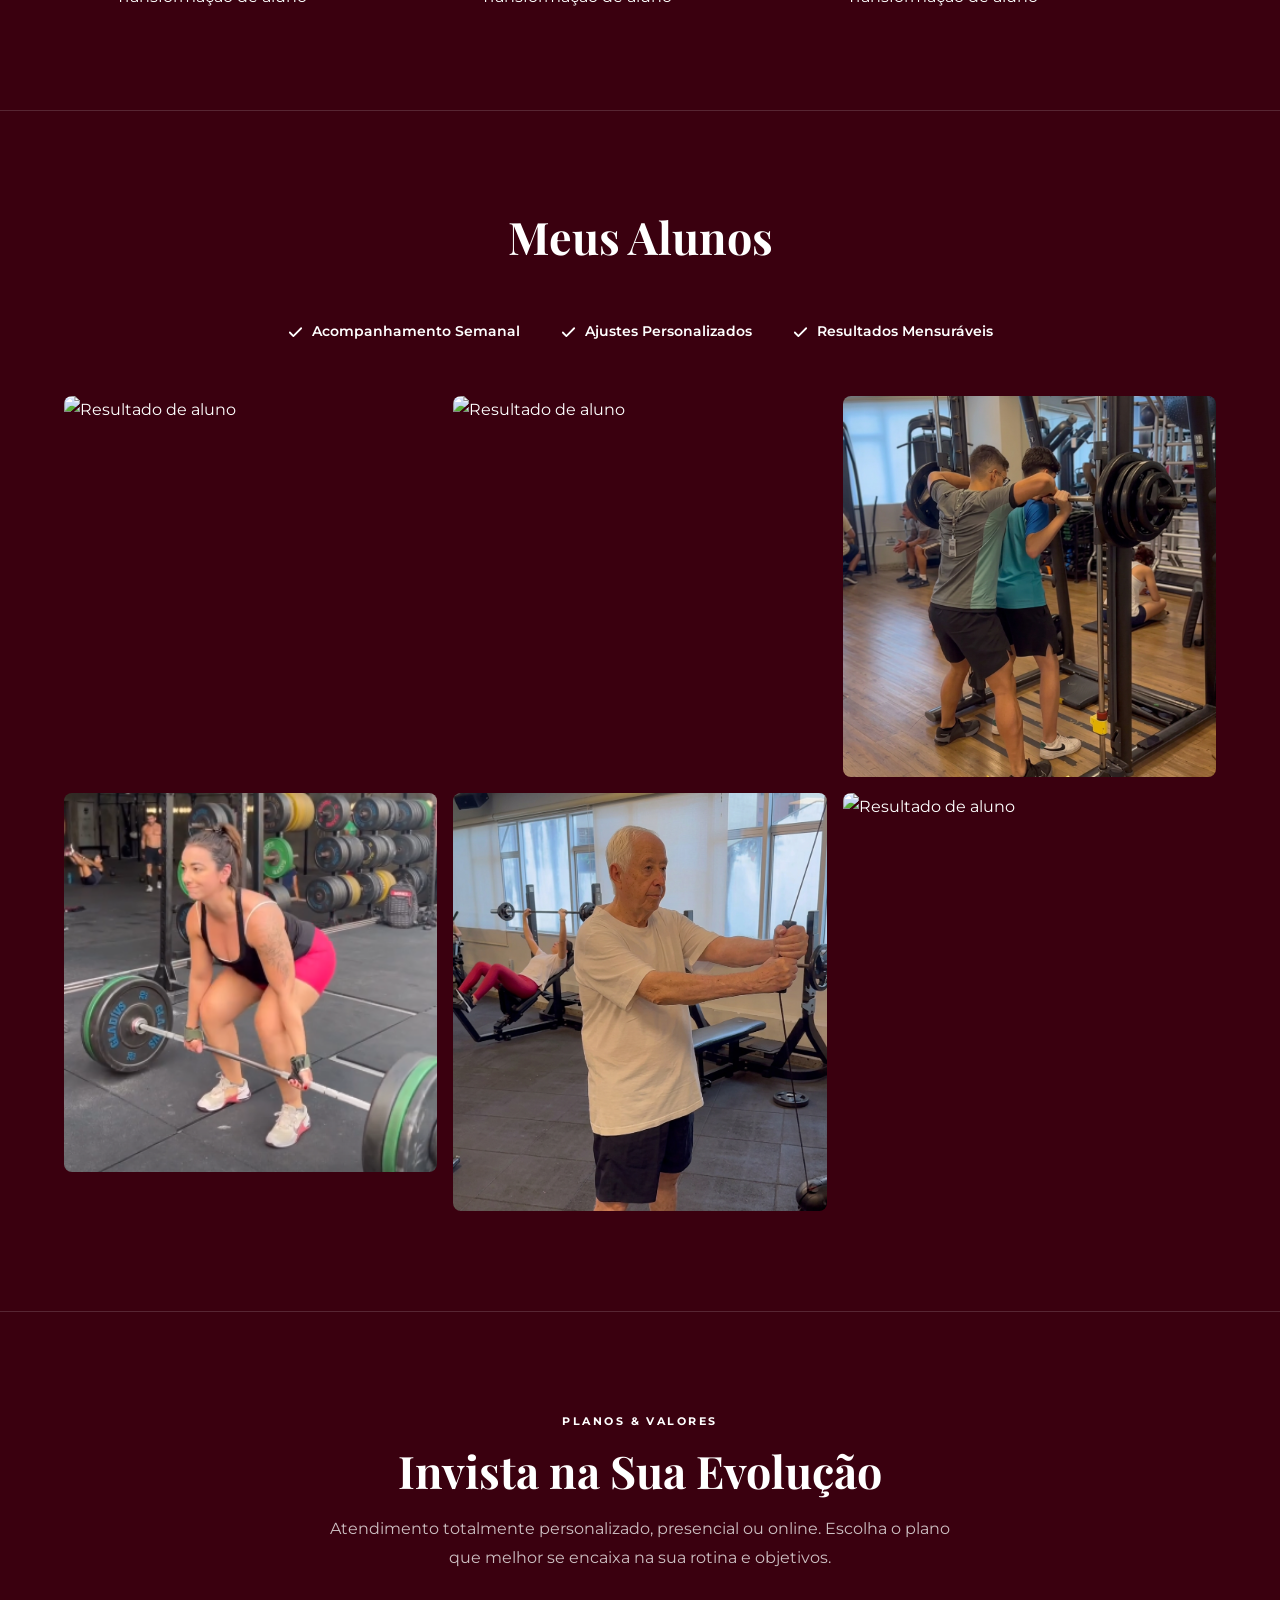
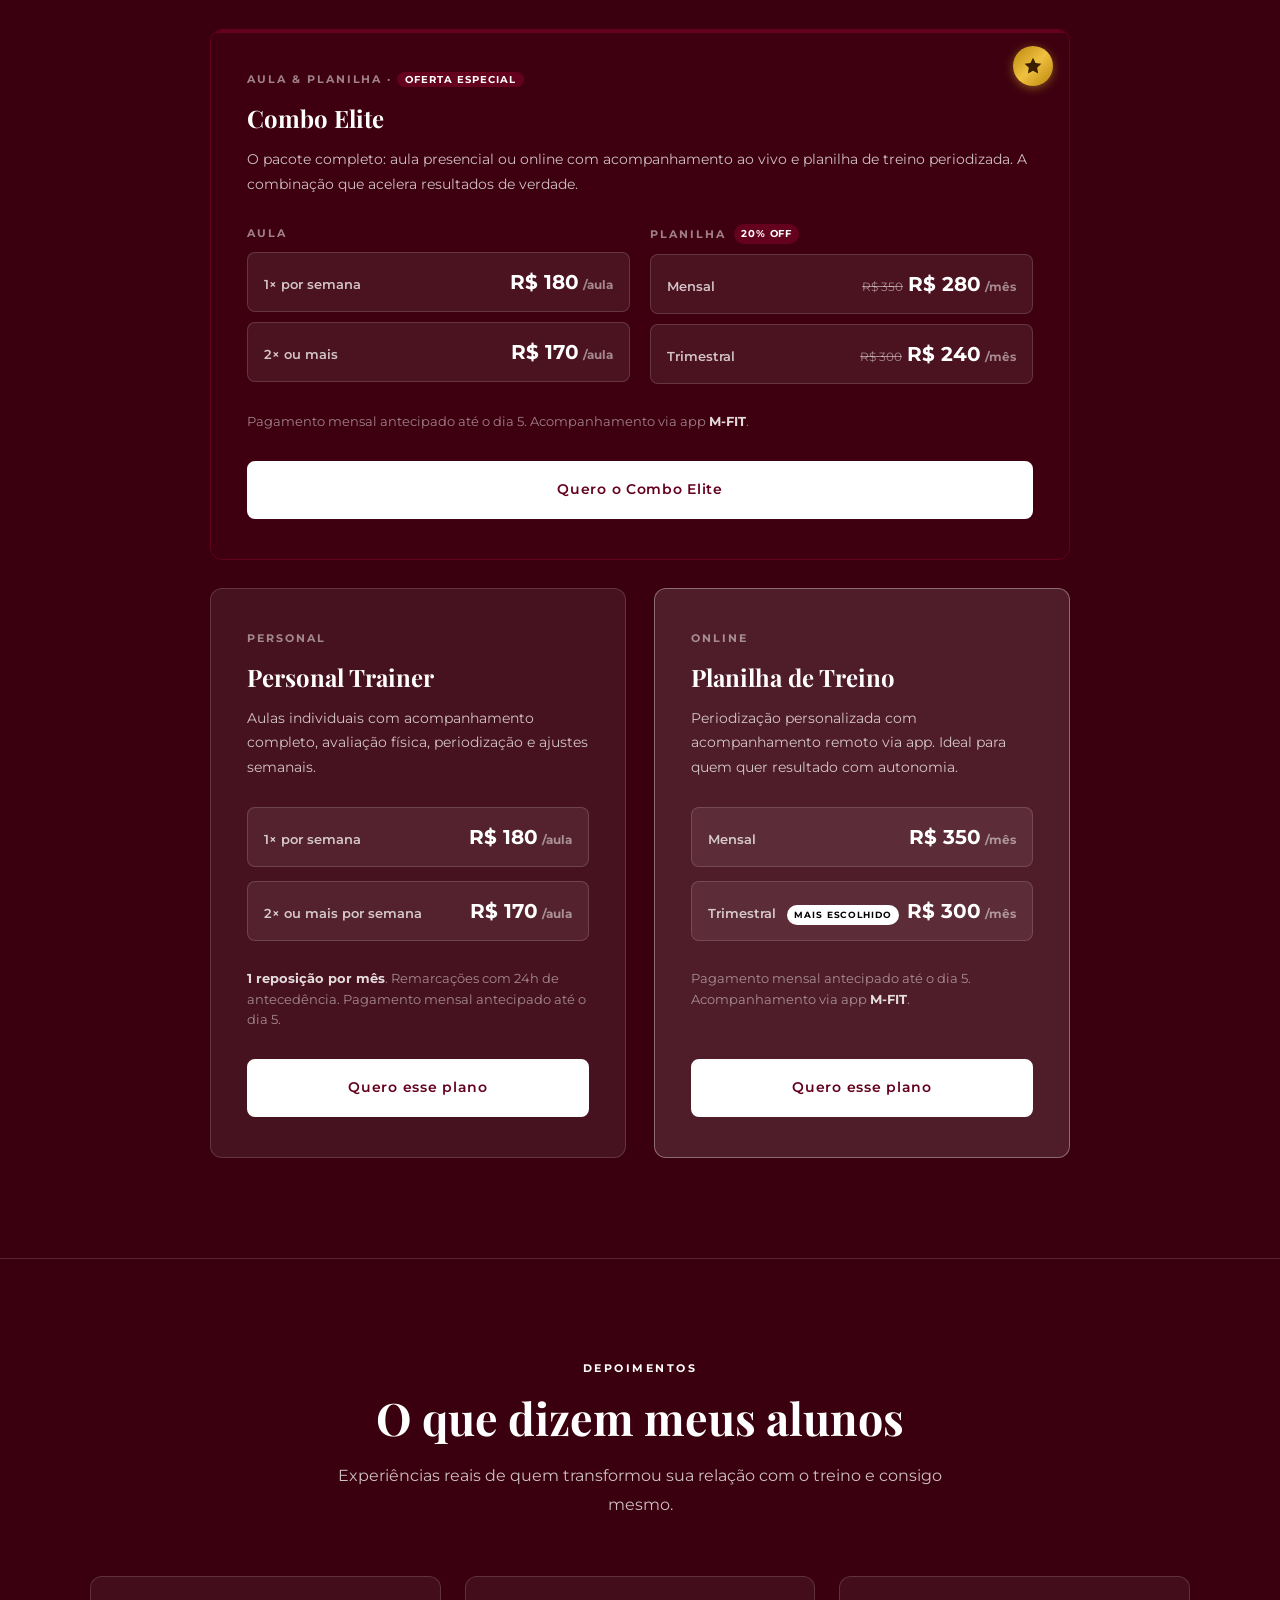
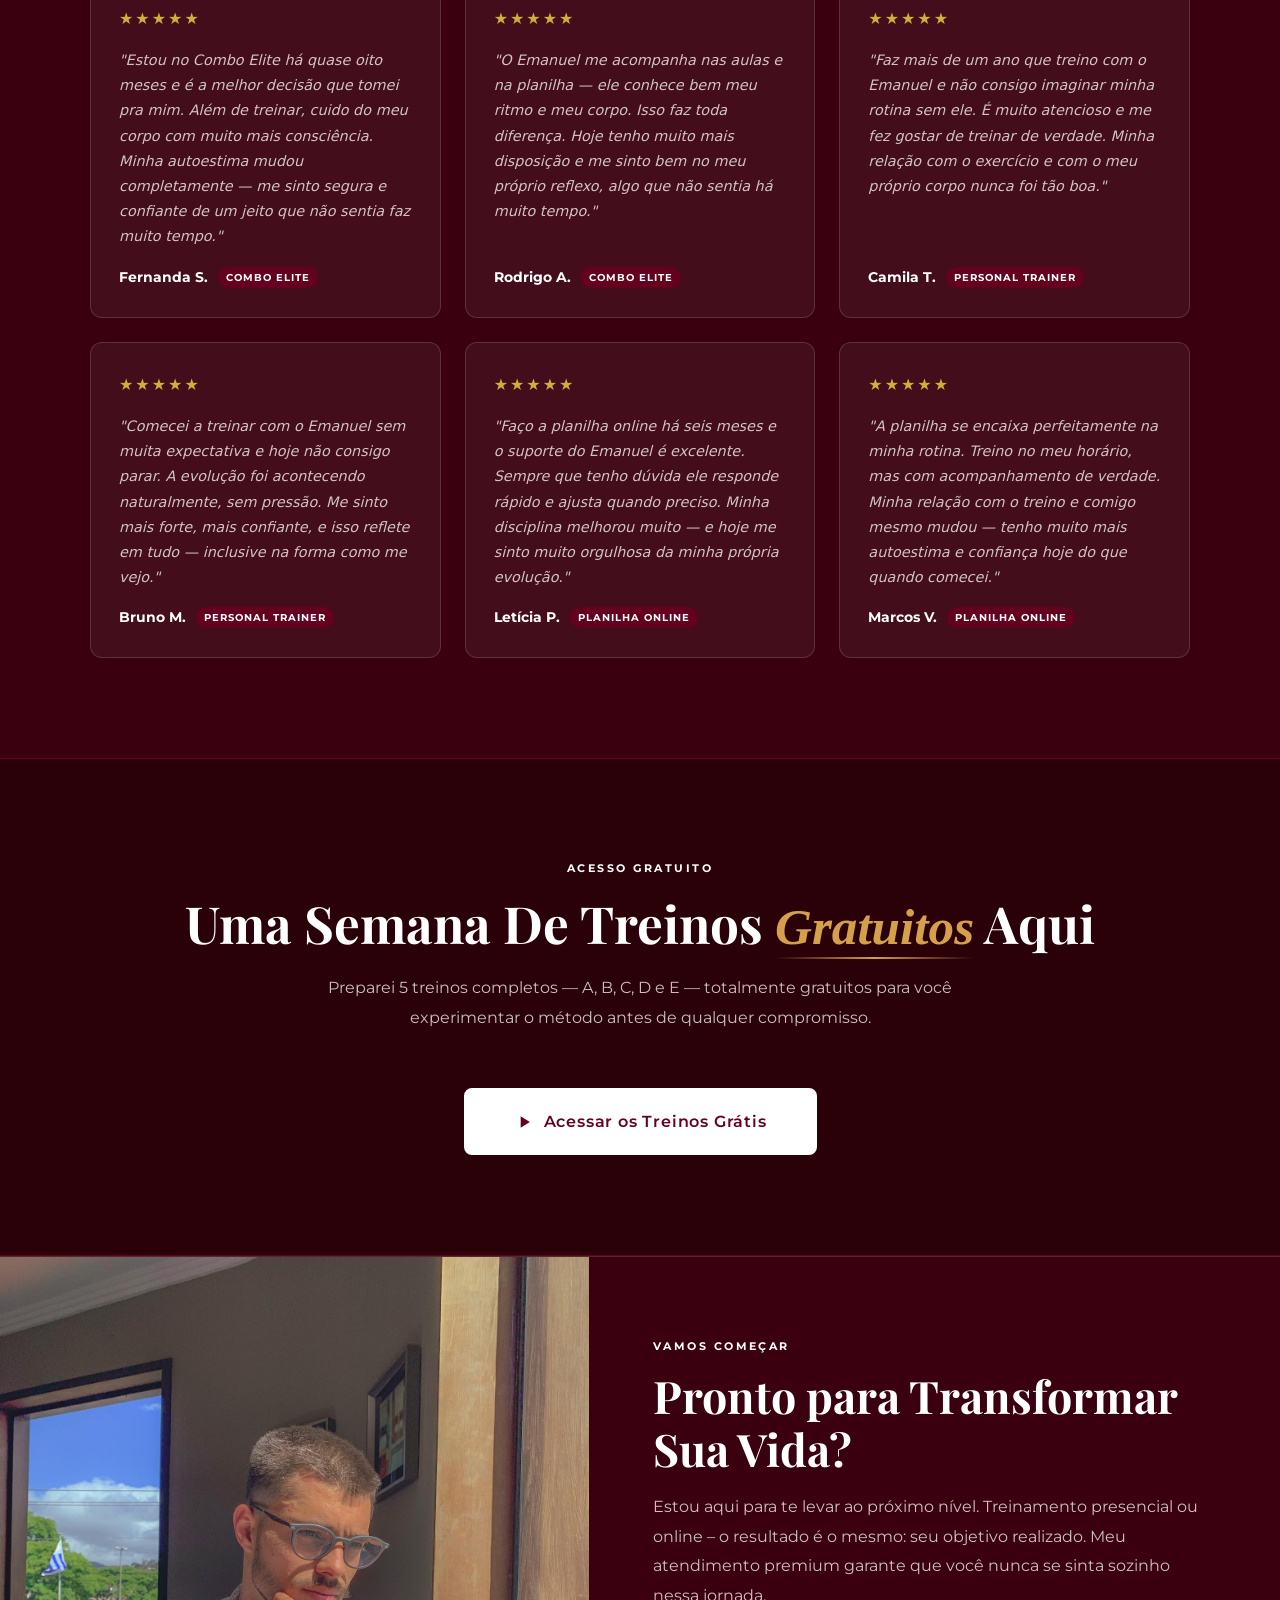
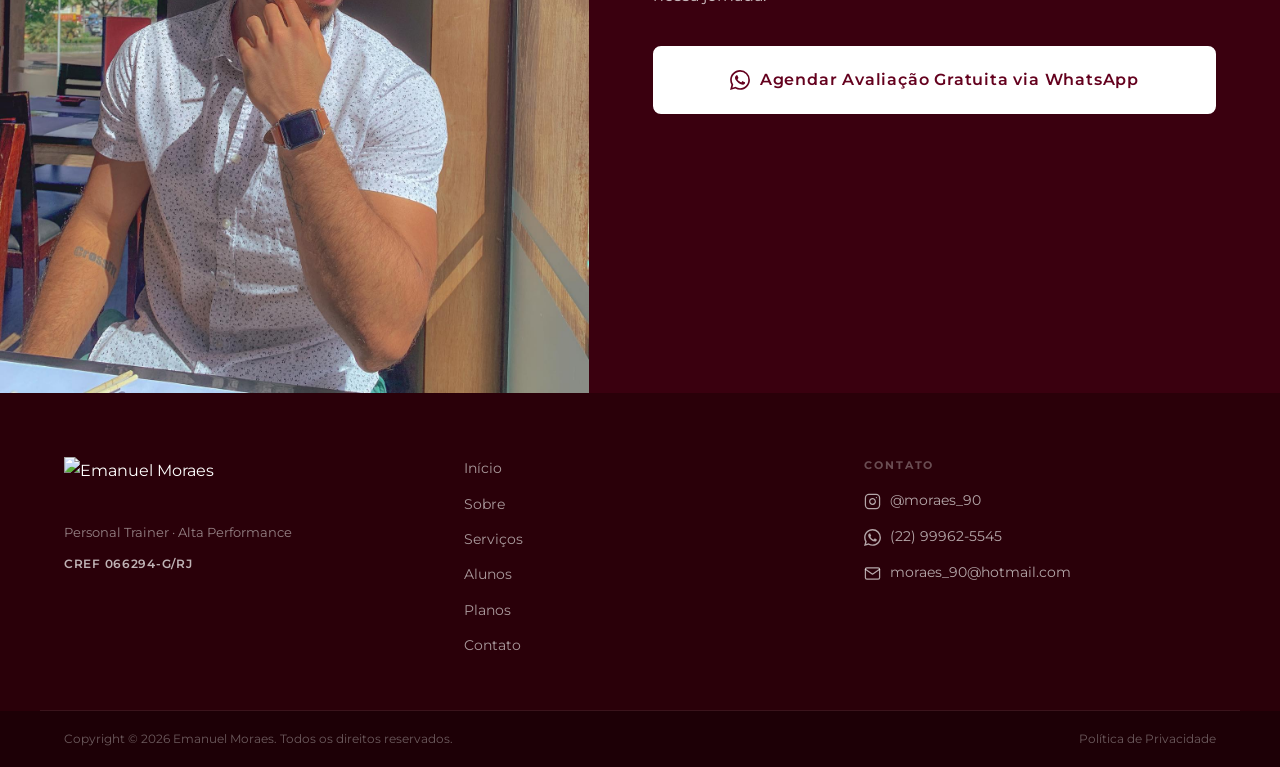
==== commit 53f3093d: "Destaca seção de treinos gratuitos com tratamento premium - Título: 'Uma Semana De Treinos Gratuitos" ====
--- a/index.html
+++ b/index.html
@@ -270,7 +270,7 @@
                         <svg width="15" height="15" viewBox="0 0 24 24" fill="none" stroke="currentColor" stroke-width="1.75" stroke-linecap="round" stroke-linejoin="round" aria-hidden="true"><rect x="2" y="2" width="20" height="20" rx="5" ry="5"/><path d="M16 11.37A4 4 0 1 1 12.63 8 4 4 0 0 1 16 11.37z"/><line x1="17.5" y1="6.5" x2="17.51" y2="6.5"/></svg>
                         @nathaliamanfron
                     </a>
-                    <a href="https://linktr.ee/nathaliamanfron?utm_source=linktree_profile_share&ltsid=ed645574-2337-44e1-8076-43d59e9fb2e0" target="_blank" rel="noopener noreferrer" class="parceria__vermais">Ver mais sobre</a>
+                    <a href="https://linktr.ee/nathaliamanfron?utm_source=linktree_profile_share&ltsid=ed645574-2337-44e1-8076-43d59e9fb2e0" target="_blank" rel="noopener noreferrer" class="parceria__vermais">Agende agora a sua consulta com a nutri</a>
                 </div>
 
                 <div class="parceria__image-col" data-aos="fade-left" data-aos-duration="900" data-aos-delay="150">
@@ -327,80 +327,6 @@
                     <img src="Imagens/Imagem%20de%20aluno%203.png" alt="Resultado de aluno" class="alunos__gallery-img" loading="lazy" decoding="async">
                     <img src="Imagens/Aluno%204.png" alt="Resultado de aluno" class="alunos__gallery-img" loading="lazy" decoding="async">
                     <img src="Imagens/Aluno%205.jpg" alt="Resultado de aluno" class="alunos__gallery-img" loading="lazy" decoding="async">
-                </div>
-            </div>
-        </section>
-
-        <!-- REVIEWS – DEPOIMENTOS -->
-        <section class="reviews section" id="reviews" aria-label="Depoimentos de Alunos">
-            <div class="container">
-                <div class="section-header" data-aos="fade-up">
-                    <span class="eyebrow">Depoimentos</span>
-                    <h2 class="section-title">O que dizem meus alunos</h2>
-                    <p class="section-desc">Experiências reais de quem transformou sua relação com o treino e consigo mesmo.</p>
-                </div>
-                <div class="reviews__grid">
-
-                    <!-- Combo Elite 1 -->
-                    <article class="review-card" data-aos="fade-up" data-aos-delay="0">
-                        <div class="review-stars" aria-label="5 estrelas">★★★★★</div>
-                        <p class="review-text">"Estou no Combo Elite há quase oito meses e é a melhor decisão que tomei pra mim. Além de treinar, cuido do meu corpo com muito mais consciência. Minha autoestima mudou completamente — me sinto segura e confiante de um jeito que não sentia faz muito tempo."</p>
-                        <div class="review-author">
-                            <span class="review-name">Fernanda S.</span>
-                            <span class="review-plan">Combo Elite</span>
-                        </div>
-                    </article>
-
-                    <!-- Combo Elite 2 -->
-                    <article class="review-card" data-aos="fade-up" data-aos-delay="80">
-                        <div class="review-stars" aria-label="5 estrelas">★★★★★</div>
-                        <p class="review-text">"O Emanuel me acompanha nas aulas e na planilha — ele conhece bem meu ritmo e meu corpo. Isso faz toda diferença. Hoje tenho muito mais disposição e me sinto bem no meu próprio reflexo, algo que não sentia há muito tempo."</p>
-                        <div class="review-author">
-                            <span class="review-name">Rodrigo A.</span>
-                            <span class="review-plan">Combo Elite</span>
-                        </div>
-                    </article>
-
-                    <!-- Personal Trainer 1 -->
-                    <article class="review-card" data-aos="fade-up" data-aos-delay="160">
-                        <div class="review-stars" aria-label="5 estrelas">★★★★★</div>
-                        <p class="review-text">"Faz mais de um ano que treino com o Emanuel e não consigo imaginar minha rotina sem ele. É muito atencioso e me fez gostar de treinar de verdade. Minha relação com o exercício e com o meu próprio corpo nunca foi tão boa."</p>
-                        <div class="review-author">
-                            <span class="review-name">Camila T.</span>
-                            <span class="review-plan">Personal Trainer</span>
-                        </div>
-                    </article>
-
-                    <!-- Personal Trainer 2 -->
-                    <article class="review-card" data-aos="fade-up" data-aos-delay="0">
-                        <div class="review-stars" aria-label="5 estrelas">★★★★★</div>
-                        <p class="review-text">"Comecei a treinar com o Emanuel sem muita expectativa e hoje não consigo parar. A evolução foi acontecendo naturalmente, sem pressão. Me sinto mais forte, mais confiante, e isso reflete em tudo — inclusive na forma como me vejo."</p>
-                        <div class="review-author">
-                            <span class="review-name">Bruno M.</span>
-                            <span class="review-plan">Personal Trainer</span>
-                        </div>
-                    </article>
-
-                    <!-- Planilha 1 -->
-                    <article class="review-card" data-aos="fade-up" data-aos-delay="80">
-                        <div class="review-stars" aria-label="5 estrelas">★★★★★</div>
-                        <p class="review-text">"Faço a planilha online há seis meses e o suporte do Emanuel é excelente. Sempre que tenho dúvida ele responde rápido e ajusta quando preciso. Minha disciplina melhorou muito — e hoje me sinto muito orgulhosa da minha própria evolução."</p>
-                        <div class="review-author">
-                            <span class="review-name">Letícia P.</span>
-                            <span class="review-plan">Planilha Online</span>
-                        </div>
-                    </article>
-
-                    <!-- Planilha 2 -->
-                    <article class="review-card" data-aos="fade-up" data-aos-delay="160">
-                        <div class="review-stars" aria-label="5 estrelas">★★★★★</div>
-                        <p class="review-text">"A planilha se encaixa perfeitamente na minha rotina. Treino no meu horário, mas com acompanhamento de verdade. Minha relação com o treino e comigo mesmo mudou — tenho muito mais autoestima e confiança hoje do que quando comecei."</p>
-                        <div class="review-author">
-                            <span class="review-name">Marcos V.</span>
-                            <span class="review-plan">Planilha Online</span>
-                        </div>
-                    </article>
-
                 </div>
             </div>
         </section>
@@ -491,12 +417,86 @@
             </div>
         </section>
 
+        <!-- REVIEWS – DEPOIMENTOS -->
+        <section class="reviews section" id="reviews" aria-label="Depoimentos de Alunos">
+            <div class="container">
+                <div class="section-header" data-aos="fade-up">
+                    <span class="eyebrow">Depoimentos</span>
+                    <h2 class="section-title">O que dizem meus alunos</h2>
+                    <p class="section-desc">Experiências reais de quem transformou sua relação com o treino e consigo mesmo.</p>
+                </div>
+                <div class="reviews__grid">
+
+                    <!-- Combo Elite 1 -->
+                    <article class="review-card" data-aos="fade-up" data-aos-delay="0">
+                        <div class="review-stars" aria-label="5 estrelas">★★★★★</div>
+                        <p class="review-text">"Estou no Combo Elite há quase oito meses e é a melhor decisão que tomei pra mim. Além de treinar, cuido do meu corpo com muito mais consciência. Minha autoestima mudou completamente — me sinto segura e confiante de um jeito que não sentia faz muito tempo."</p>
+                        <div class="review-author">
+                            <span class="review-name">Fernanda S.</span>
+                            <span class="review-plan">Combo Elite</span>
+                        </div>
+                    </article>
+
+                    <!-- Combo Elite 2 -->
+                    <article class="review-card" data-aos="fade-up" data-aos-delay="80">
+                        <div class="review-stars" aria-label="5 estrelas">★★★★★</div>
+                        <p class="review-text">"O Emanuel me acompanha nas aulas e na planilha — ele conhece bem meu ritmo e meu corpo. Isso faz toda diferença. Hoje tenho muito mais disposição e me sinto bem no meu próprio reflexo, algo que não sentia há muito tempo."</p>
+                        <div class="review-author">
+                            <span class="review-name">Rodrigo A.</span>
+                            <span class="review-plan">Combo Elite</span>
+                        </div>
+                    </article>
+
+                    <!-- Personal Trainer 1 -->
+                    <article class="review-card" data-aos="fade-up" data-aos-delay="160">
+                        <div class="review-stars" aria-label="5 estrelas">★★★★★</div>
+                        <p class="review-text">"Faz mais de um ano que treino com o Emanuel e não consigo imaginar minha rotina sem ele. É muito atencioso e me fez gostar de treinar de verdade. Minha relação com o exercício e com o meu próprio corpo nunca foi tão boa."</p>
+                        <div class="review-author">
+                            <span class="review-name">Camila T.</span>
+                            <span class="review-plan">Personal Trainer</span>
+                        </div>
+                    </article>
+
+                    <!-- Personal Trainer 2 -->
+                    <article class="review-card" data-aos="fade-up" data-aos-delay="0">
+                        <div class="review-stars" aria-label="5 estrelas">★★★★★</div>
+                        <p class="review-text">"Comecei a treinar com o Emanuel sem muita expectativa e hoje não consigo parar. A evolução foi acontecendo naturalmente, sem pressão. Me sinto mais forte, mais confiante, e isso reflete em tudo — inclusive na forma como me vejo."</p>
+                        <div class="review-author">
+                            <span class="review-name">Bruno M.</span>
+                            <span class="review-plan">Personal Trainer</span>
+                        </div>
+                    </article>
+
+                    <!-- Planilha 1 -->
+                    <article class="review-card" data-aos="fade-up" data-aos-delay="80">
+                        <div class="review-stars" aria-label="5 estrelas">★★★★★</div>
+                        <p class="review-text">"Faço a planilha online há seis meses e o suporte do Emanuel é excelente. Sempre que tenho dúvida ele responde rápido e ajusta quando preciso. Minha disciplina melhorou muito — e hoje me sinto muito orgulhosa da minha própria evolução."</p>
+                        <div class="review-author">
+                            <span class="review-name">Letícia P.</span>
+                            <span class="review-plan">Planilha Online</span>
+                        </div>
+                    </article>
+
+                    <!-- Planilha 2 -->
+                    <article class="review-card" data-aos="fade-up" data-aos-delay="160">
+                        <div class="review-stars" aria-label="5 estrelas">★★★★★</div>
+                        <p class="review-text">"A planilha se encaixa perfeitamente na minha rotina. Treino no meu horário, mas com acompanhamento de verdade. Minha relação com o treino e comigo mesmo mudou — tenho muito mais autoestima e confiança hoje do que quando comecei."</p>
+                        <div class="review-author">
+                            <span class="review-name">Marcos V.</span>
+                            <span class="review-plan">Planilha Online</span>
+                        </div>
+                    </article>
+
+                </div>
+            </div>
+        </section>
+
         <!-- CONHEÇA MAIS – LINK PARA PÁGINA DE TREINOS -->
         <section class="conheca" id="conheca" aria-label="Conheça mais do meu trabalho">
             <div class="container">
                 <div class="section-header" data-aos="fade-up">
-                    <span class="eyebrow">Treino Experimental</span>
-                    <h2 class="section-title">Conheça um pouco mais do meu trabalho</h2>
+                    <span class="eyebrow">Acesso Gratuito</span>
+                    <h2 class="section-title conheca__titulo">Uma Semana De Treinos <em class="conheca__destaque">Gratuitos</em> Aqui</h2>
                     <p class="section-desc">Preparei 5 treinos completos — A, B, C, D e E — totalmente gratuitos para você experimentar o método antes de qualquer compromisso.</p>
                 </div>
                 <div style="display:flex; justify-content:center;" data-aos="fade-up" data-aos-delay="100">
--- a/css/style.css
+++ b/css/style.css
@@ -247,7 +247,7 @@
 }
 
 .nav__logo-img {
-    height: 90px;
+    height: 110px;
     width: auto;
     display: block;
     object-fit: contain;
@@ -616,13 +616,13 @@
     font-size: 0.72rem;
     font-weight: 600;
     letter-spacing: 0.06em;
-    color: rgba(255,255,255,0.45);
-    border: 1px solid rgba(255,255,255,0.18);
+    color: var(--white);
+    border: 1px solid rgba(255,255,255,0.5);
     border-radius: 4px;
     padding: 5px 13px;
     transition: color var(--dur), border-color var(--dur);
 }
-.parceria__vermais:hover { color: rgba(255,255,255,0.8); border-color: rgba(255,255,255,0.4); }
+.parceria__vermais:hover { color: var(--white); border-color: var(--white); }
 
 .parceria__image-col {
     display: flex;
@@ -1086,9 +1086,31 @@
    CONHEÇA MAIS – VÍDEO
    ============================================= */
 .conheca {
-    background: var(--bg);
+    background: var(--bg-dark);
     padding: 100px 0;
-    border-top: 1px solid var(--gray-border);
+    border-top: 1px solid var(--wine);
+    border-bottom: 1px solid var(--wine);
+}
+
+.conheca__titulo {
+    font-size: clamp(2rem, 5.5vw, 3.2rem);
+}
+
+.conheca__destaque {
+    font-style: italic;
+    color: #D4A04A;
+    position: relative;
+    white-space: nowrap;
+}
+.conheca__destaque::after {
+    content: '';
+    position: absolute;
+    left: 0;
+    bottom: -4px;
+    width: 100%;
+    height: 2px;
+    background: linear-gradient(90deg, transparent, #D4A04A, transparent);
+    border-radius: 2px;
 }
 
 .conheca__video-wrap {
@@ -1304,7 +1326,7 @@
     /* ---- NAV ---- */
     .nav { padding: 0 16px; }
 
-    .nav__logo-img { height: 56px; }
+    .nav__logo-img { height: 80px; }
 
     .nav__hamburger { display: flex; }
 
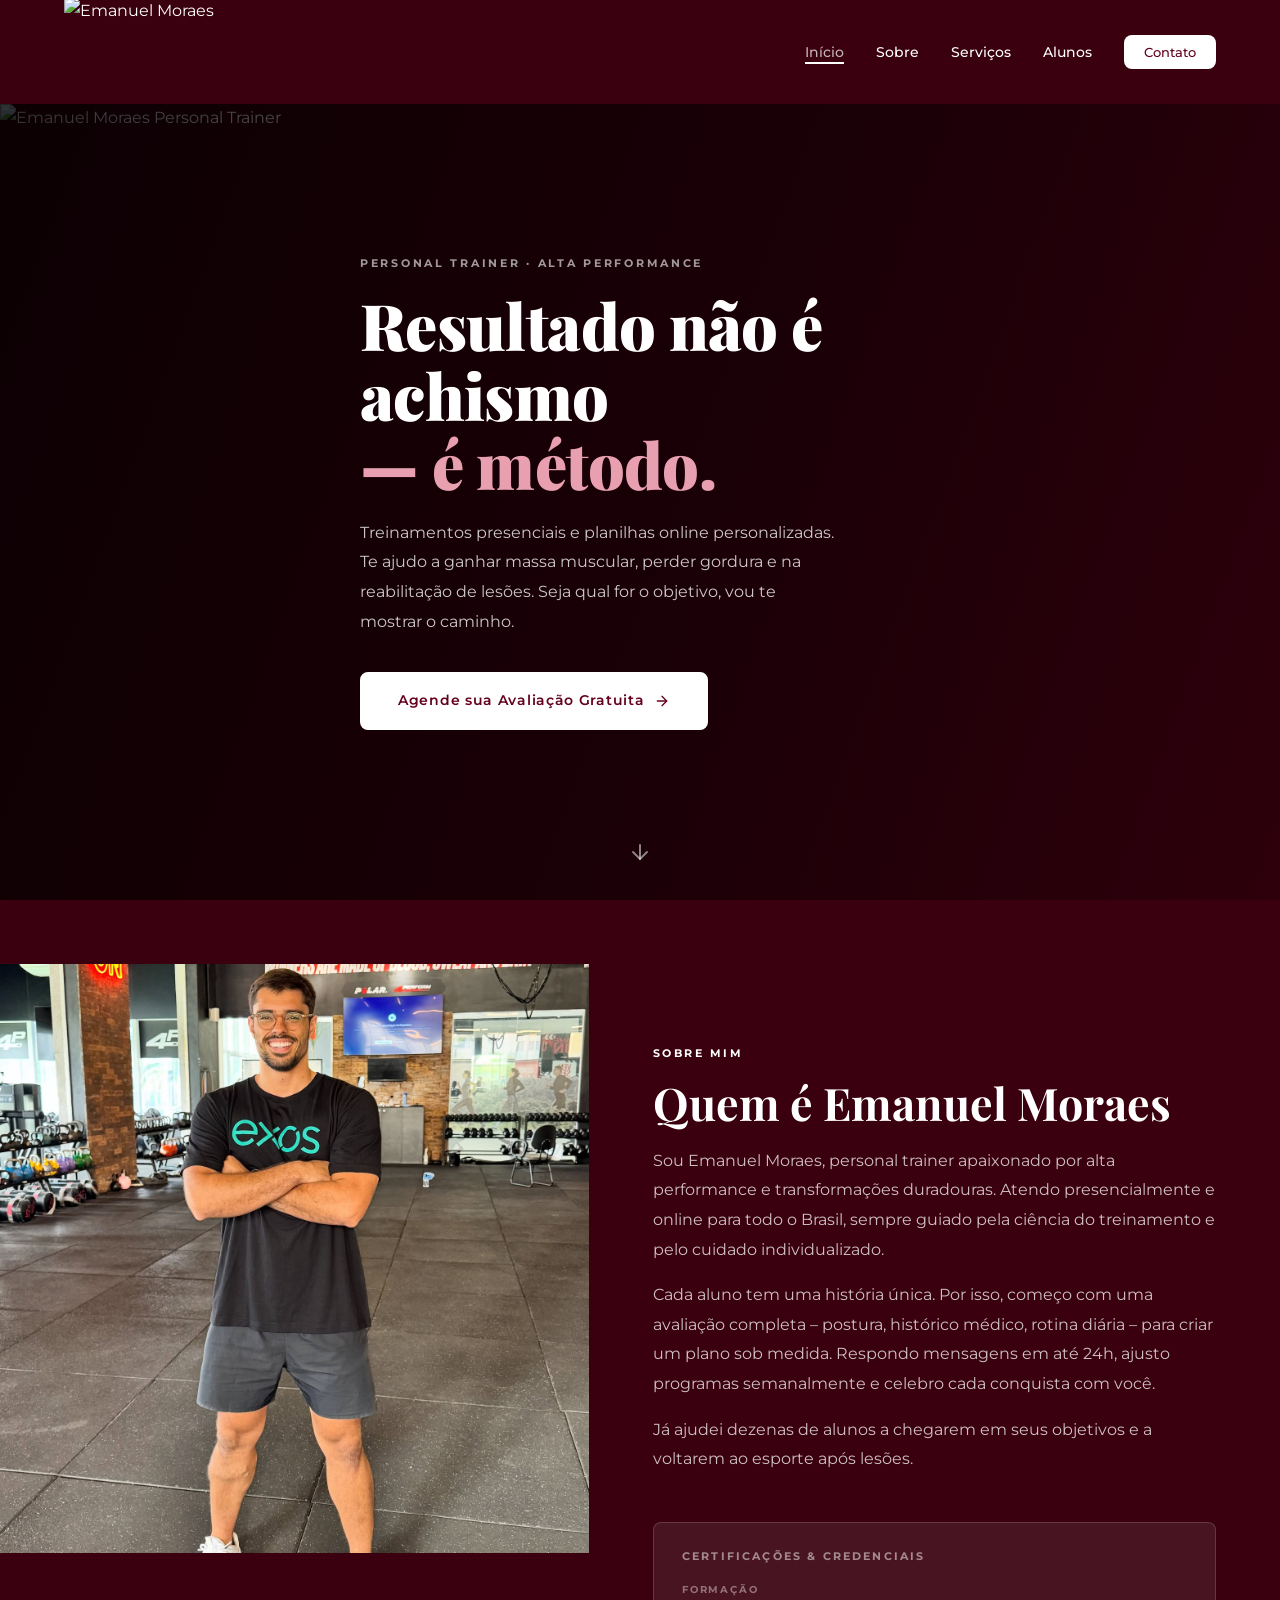
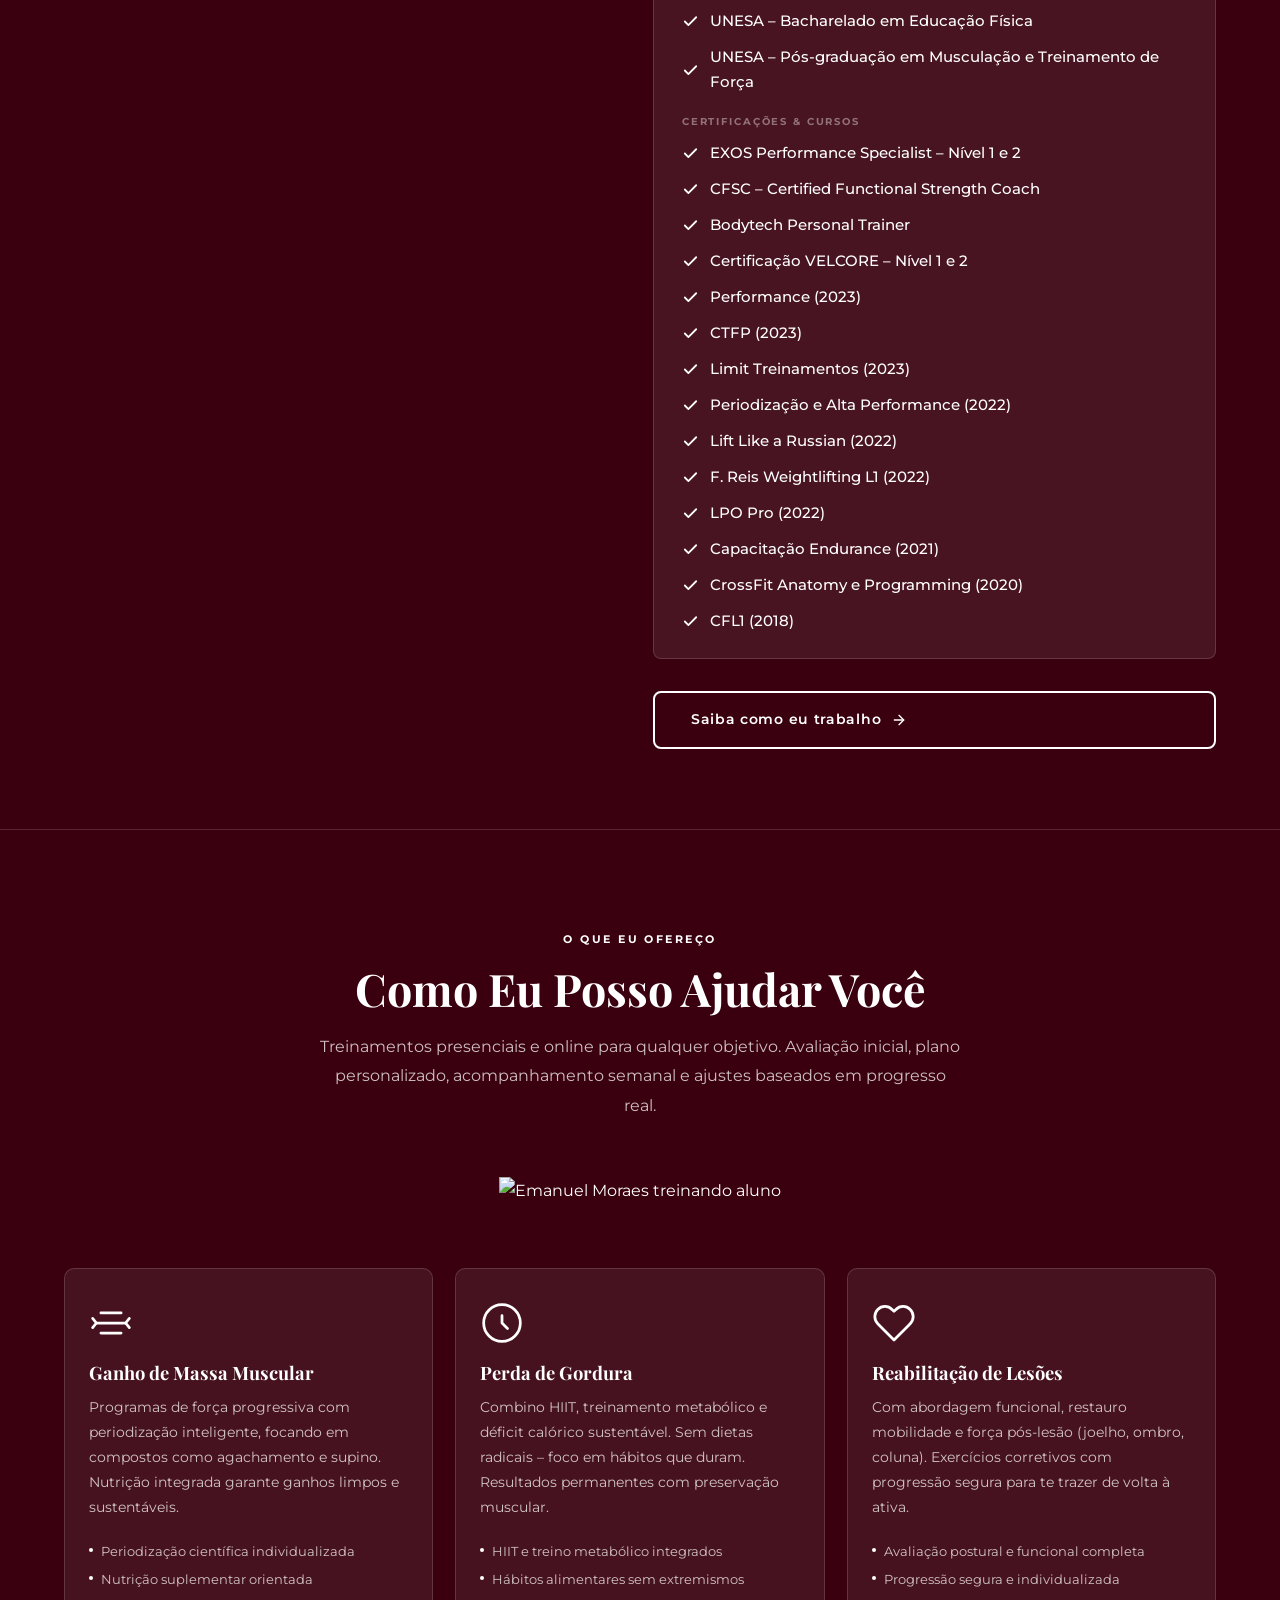
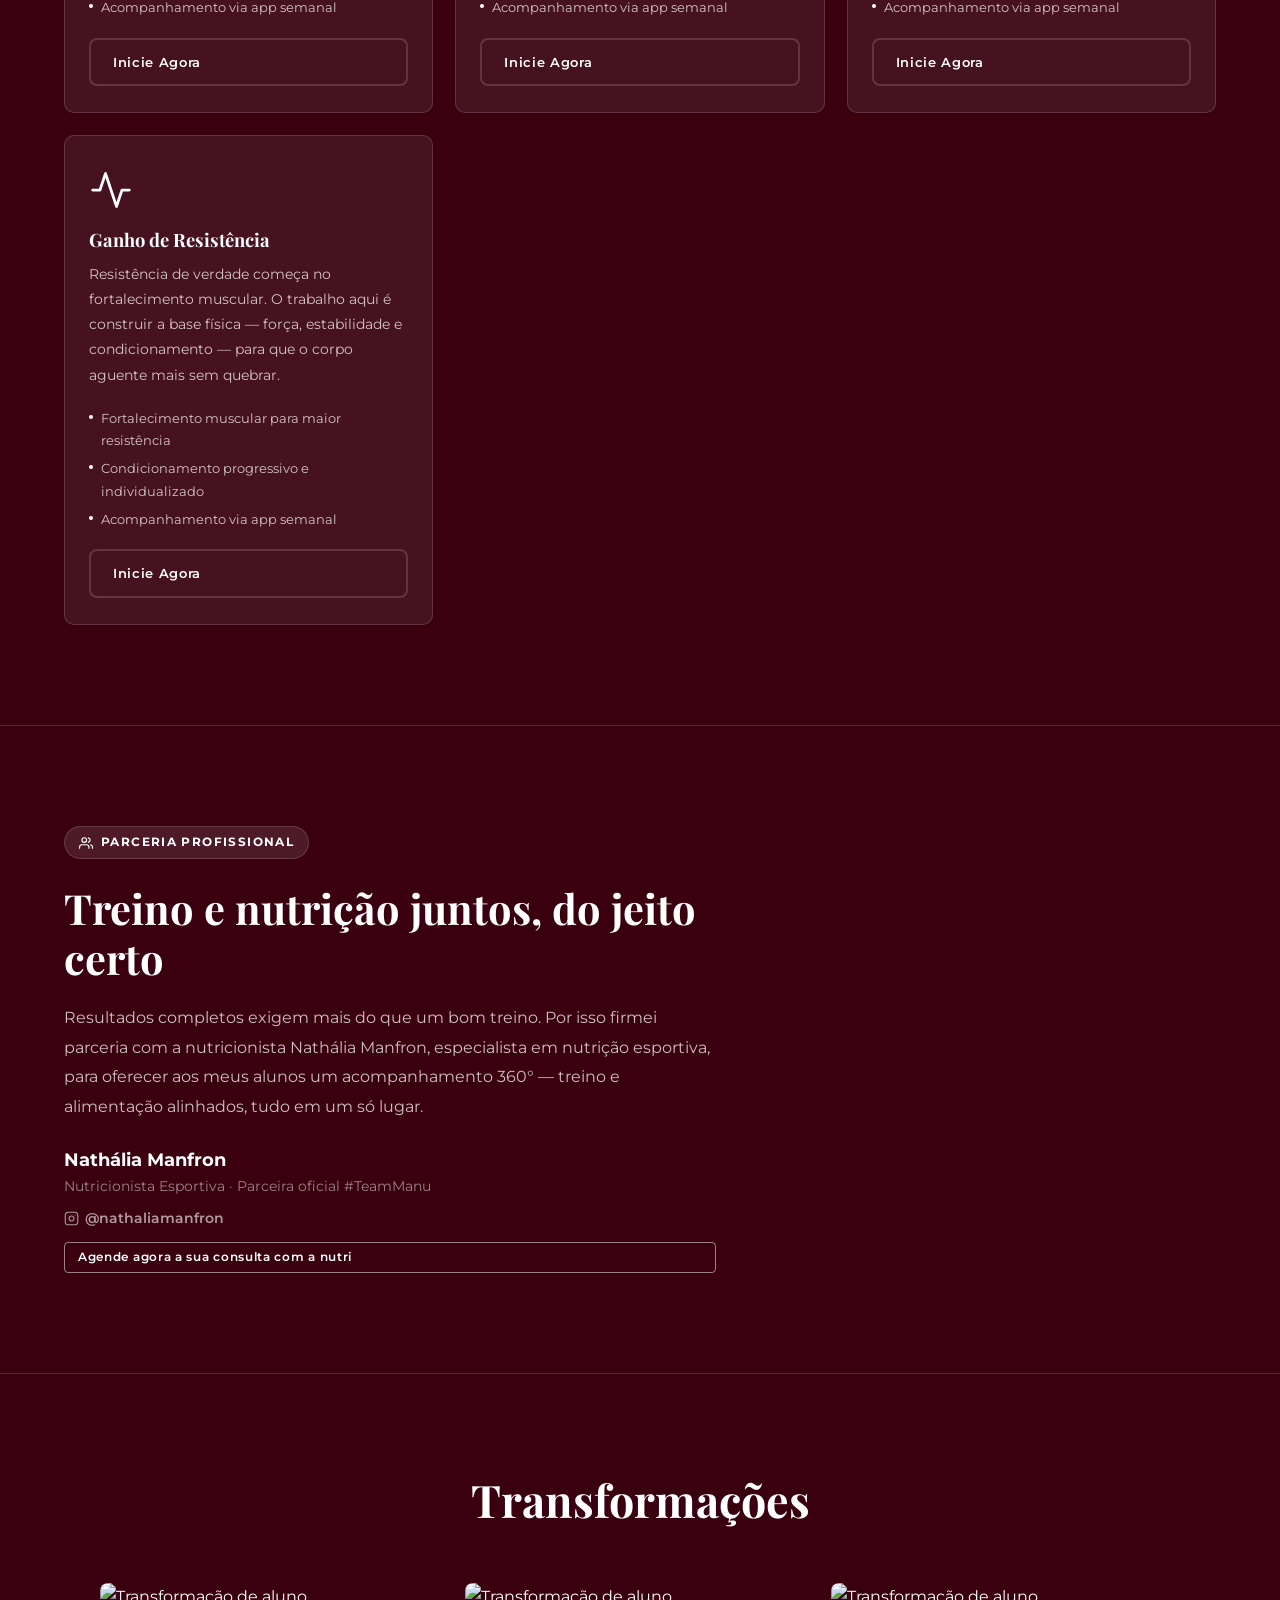
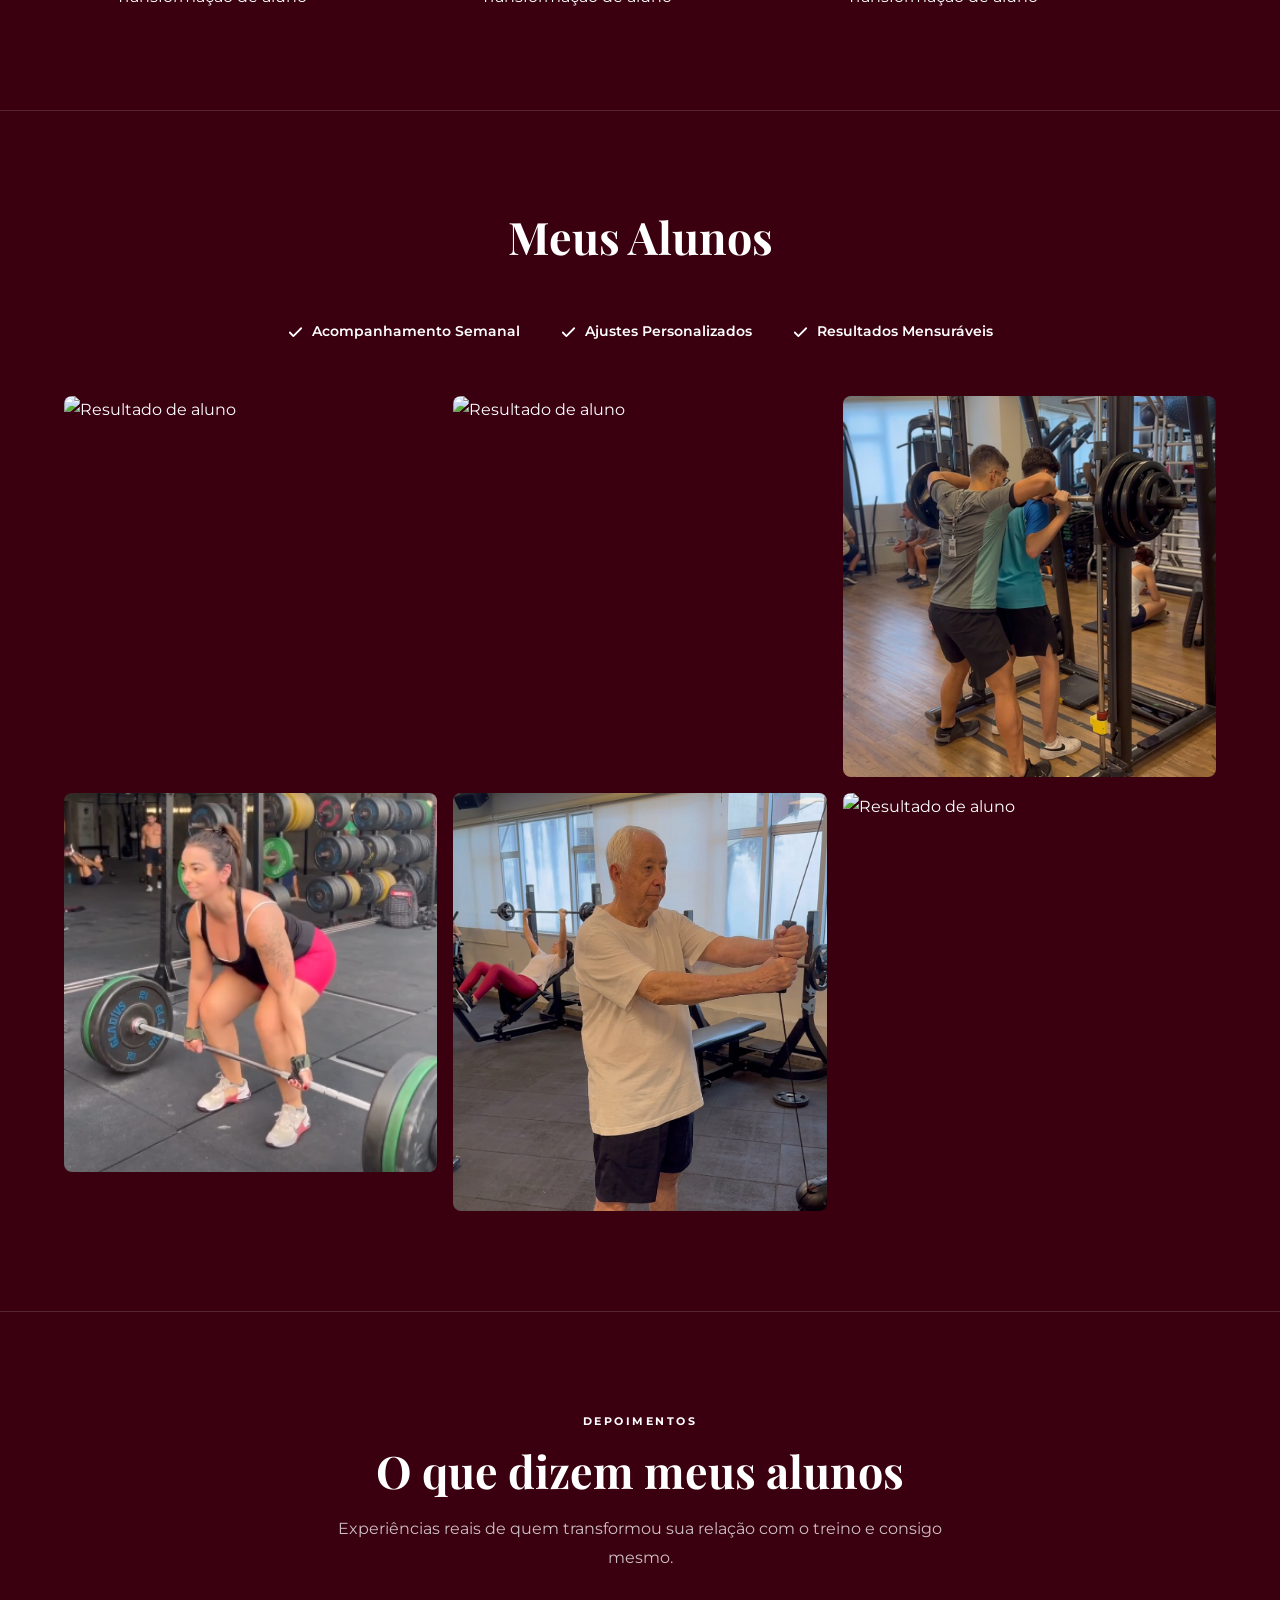
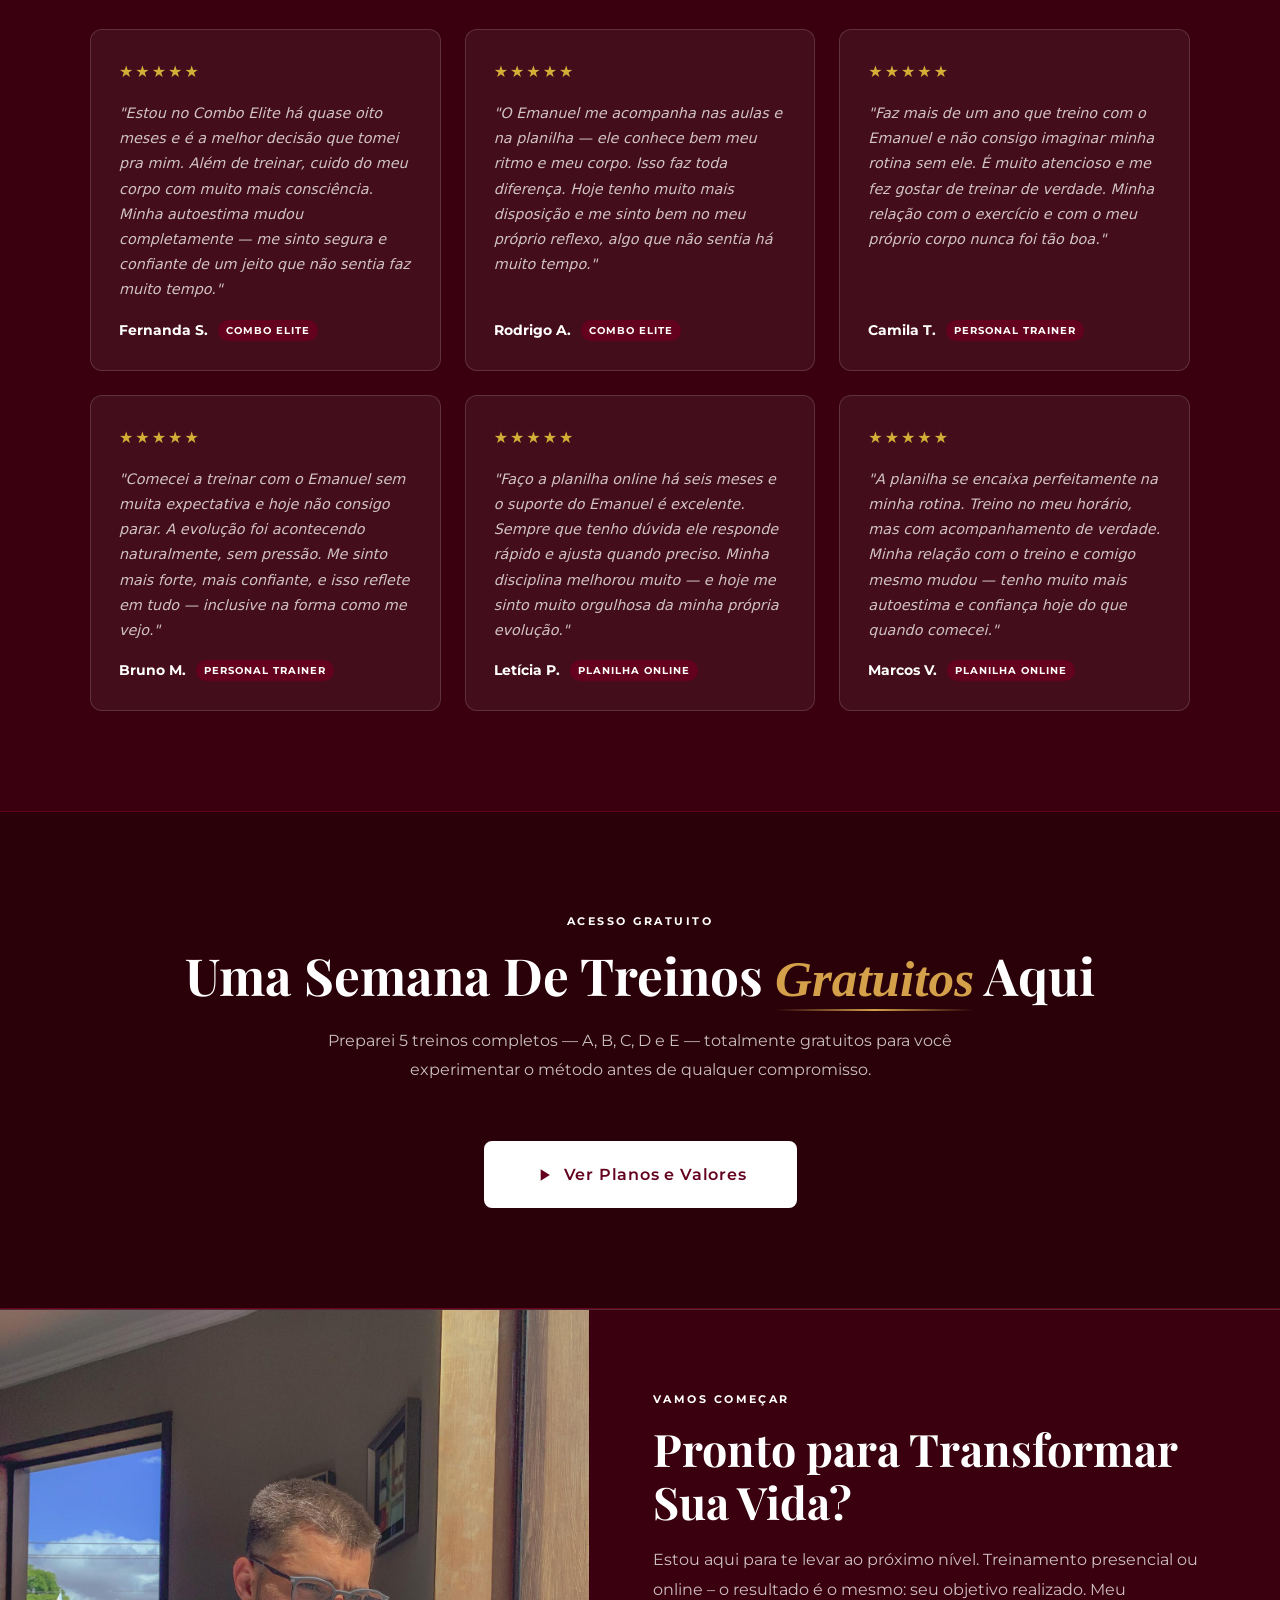
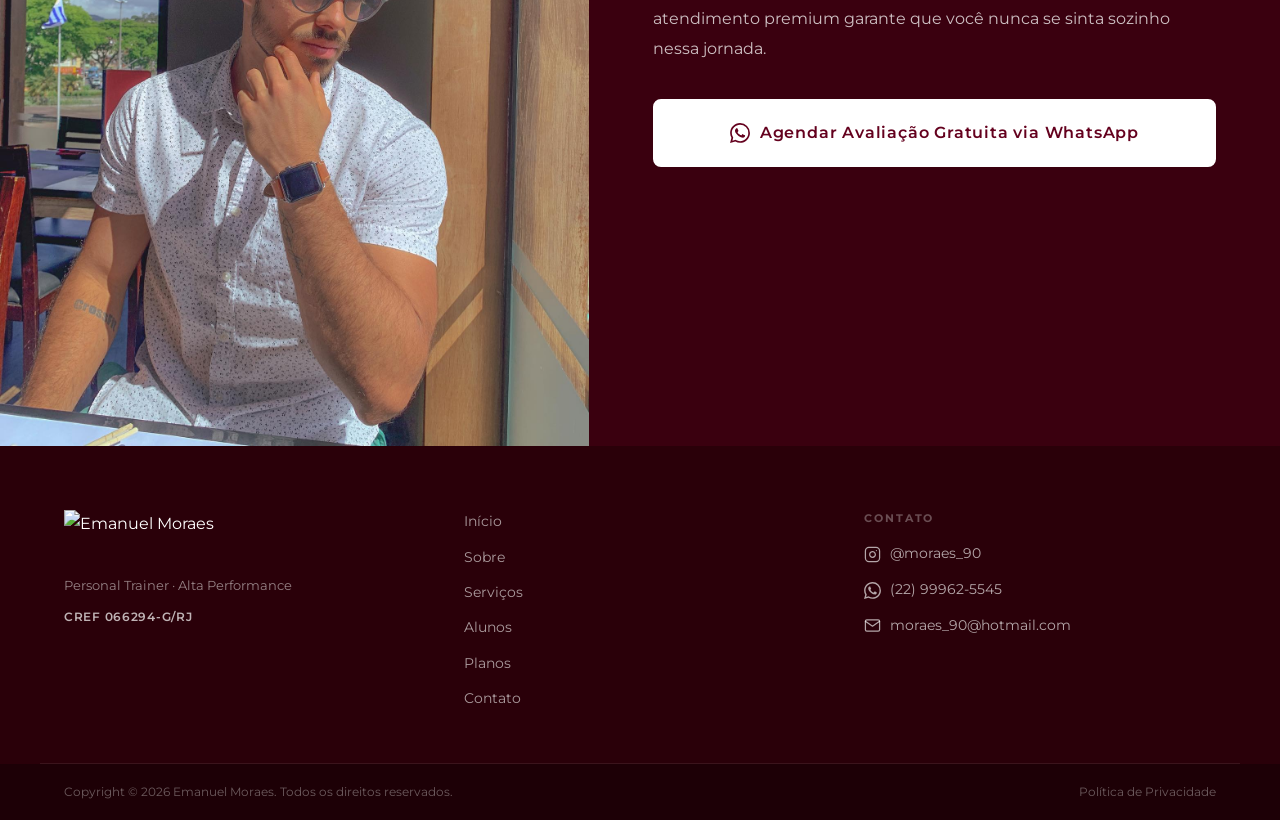
==== commit 61e81a7c: "Initial commit - site sem planos" ====
--- a/index.html
+++ b/index.html
@@ -46,7 +46,6 @@
                 <li><a href="#sobre" class="nav__link">Sobre</a></li>
                 <li><a href="#servicos" class="nav__link">Serviços</a></li>
                 <li><a href="#alunos" class="nav__link">Alunos</a></li>
-                <li><a href="#planos" class="nav__link">Planos</a></li>
                 <li><a href="#contato" class="nav__link nav__link--cta">Contato</a></li>
             </ul>
             <button class="nav__hamburger" id="navHamburger" aria-label="Abrir menu" aria-expanded="false">
@@ -331,92 +330,6 @@
             </div>
         </section>
 
-        <!-- PLANOS E VALORES -->
-        <section class="planos section" id="planos" aria-label="Planos e Valores">
-            <div class="container">
-                <div class="section-header" data-aos="fade-up">
-                    <span class="eyebrow">Planos &amp; Valores</span>
-                    <h2 class="section-title">Invista na Sua Evolução</h2>
-                    <p class="section-desc">Atendimento totalmente personalizado, presencial ou online. Escolha o plano que melhor se encaixa na sua rotina e objetivos.</p>
-                </div>
-                <div class="planos__grid">
-
-                    <!-- COMBO ELITE -->
-                    <article class="plano-card plano-card--combo" data-aos="fade-up" data-aos-delay="0">
-                        <div class="combo-selo-ouro">
-                            <svg viewBox="0 0 24 24" fill="currentColor" aria-hidden="true"><path d="M12 2l3.09 6.26L22 9.27l-5 4.87 1.18 6.88L12 17.77l-6.18 3.25L7 14.14 2 9.27l6.91-1.01L12 2z"/></svg>
-                        </div>
-                        <p class="plano-card__label">Aula &amp; Planilha &middot; <span class="combo-tag">Oferta Especial</span></p>
-                        <h3 class="plano-card__title">Combo Elite</h3>
-                        <p class="plano-card__desc">O pacote completo: aula presencial ou online com acompanhamento ao vivo e planilha de treino periodizada. A combinação que acelera resultados de verdade.</p>
-                        <div class="combo-prices">
-                            <div class="combo-price-group">
-                                <p class="combo-group-title">Aula</p>
-                                <div class="plano-price">
-                                    <span class="plano-price__freq">1× por semana</span>
-                                    <span class="plano-price__value">R$&nbsp;180<span class="plano-price__unit">/aula</span></span>
-                                </div>
-                                <div class="plano-price">
-                                    <span class="plano-price__freq">2× ou mais</span>
-                                    <span class="plano-price__value">R$&nbsp;170<span class="plano-price__unit">/aula</span></span>
-                                </div>
-                            </div>
-                            <div class="combo-price-group">
-                                <p class="combo-group-title">Planilha <span class="combo-off-badge">20% OFF</span></p>
-                                <div class="plano-price">
-                                    <span class="plano-price__freq">Mensal</span>
-                                    <span class="plano-price__value"><span class="combo-price-old">R$&nbsp;350</span>R$&nbsp;280<span class="plano-price__unit">/mês</span></span>
-                                </div>
-                                <div class="plano-price">
-                                    <span class="plano-price__freq">Trimestral</span>
-                                    <span class="plano-price__value"><span class="combo-price-old">R$&nbsp;300</span>R$&nbsp;240<span class="plano-price__unit">/mês</span></span>
-                                </div>
-                            </div>
-                        </div>
-                        <p class="plano-card__obs">Pagamento mensal antecipado até o dia 5. Acompanhamento via app <strong>M-FIT</strong>.</p>
-                        <a href="https://wa.me/5522999625545?text=Ol%C3%A1%20Emanuel!%20Tenho%20interesse%20no%20Combo%20Elite%20(Aula%20%2B%20Planilha)." class="btn btn--primary btn--full" target="_blank" rel="noopener noreferrer">Quero o Combo Elite</a>
-                    </article>
-
-                    <article class="plano-card" data-aos="fade-up" data-aos-delay="100">
-                        <p class="plano-card__label">Personal</p>
-                        <h3 class="plano-card__title">Personal Trainer</h3>
-                        <p class="plano-card__desc">Aulas individuais com acompanhamento completo, avaliação física, periodização e ajustes semanais.</p>
-                        <div class="plano-card__prices">
-                            <div class="plano-price">
-                                <span class="plano-price__freq">1× por semana</span>
-                                <span class="plano-price__value">R$&nbsp;180<span class="plano-price__unit">/aula</span></span>
-                            </div>
-                            <div class="plano-price">
-                                <span class="plano-price__freq">2× ou mais por semana</span>
-                                <span class="plano-price__value">R$&nbsp;170<span class="plano-price__unit">/aula</span></span>
-                            </div>
-                        </div>
-                        <p class="plano-card__obs"><strong>1 reposição por mês</strong>. Remarcações com 24h de antecedência. Pagamento mensal antecipado até o dia 5.</p>
-                        <a href="https://wa.me/5522999625545?text=Ol%C3%A1%20Emanuel!%20Tenho%20interesse%20no%20plano%20Personal%20Trainer." class="btn btn--primary btn--full" target="_blank" rel="noopener noreferrer">Quero esse plano</a>
-                    </article>
-
-                    <article class="plano-card plano-card--destaque" data-aos="fade-up" data-aos-delay="200">
-                        <p class="plano-card__label">Online</p>
-                        <h3 class="plano-card__title">Planilha de Treino</h3>
-                        <p class="plano-card__desc">Periodização personalizada com acompanhamento remoto via app. Ideal para quem quer resultado com autonomia.</p>
-                        <div class="plano-card__prices">
-                            <div class="plano-price">
-                                <span class="plano-price__freq">Mensal</span>
-                                <span class="plano-price__value">R$&nbsp;350<span class="plano-price__unit">/mês</span></span>
-                            </div>
-                            <div class="plano-price">
-                                <span class="plano-price__freq">Trimestral <span class="badge-popular">Mais escolhido</span></span>
-                                <span class="plano-price__value">R$&nbsp;300<span class="plano-price__unit">/mês</span></span>
-                            </div>
-                        </div>
-                        <p class="plano-card__obs">Pagamento mensal antecipado até o dia 5. Acompanhamento via app <strong>M-FIT</strong>.</p>
-                        <a href="https://client.mfitpersonal.com.br/out/signup-link/NjExNDQ2" class="btn btn--primary btn--full" target="_blank" rel="noopener noreferrer">Quero esse plano</a>
-                    </article>
-
-                </div>
-            </div>
-        </section>
-
         <!-- REVIEWS – DEPOIMENTOS -->
         <section class="reviews section" id="reviews" aria-label="Depoimentos de Alunos">
             <div class="container">
@@ -500,9 +413,9 @@
                     <p class="section-desc">Preparei 5 treinos completos — A, B, C, D e E — totalmente gratuitos para você experimentar o método antes de qualquer compromisso.</p>
                 </div>
                 <div style="display:flex; justify-content:center;" data-aos="fade-up" data-aos-delay="100">
-                    <a href="treinos.html" class="btn btn--primary" style="font-size:1rem; padding:18px 48px;">
+                    <a href="http://localhost:8001" class="btn btn--primary" style="font-size:1rem; padding:18px 48px;" target="_blank" rel="noopener noreferrer">
                         <svg width="20" height="20" viewBox="0 0 24 24" fill="currentColor" aria-hidden="true" style="flex-shrink:0"><path d="M8 5v14l11-7z"/></svg>
-                        Acessar os Treinos Grátis
+                        Ver Planos e Valores
                     </a>
                 </div>
             </div>
@@ -573,3 +486,4 @@
     <script src="js/main.js"></script>
 </body>
 </html>
+
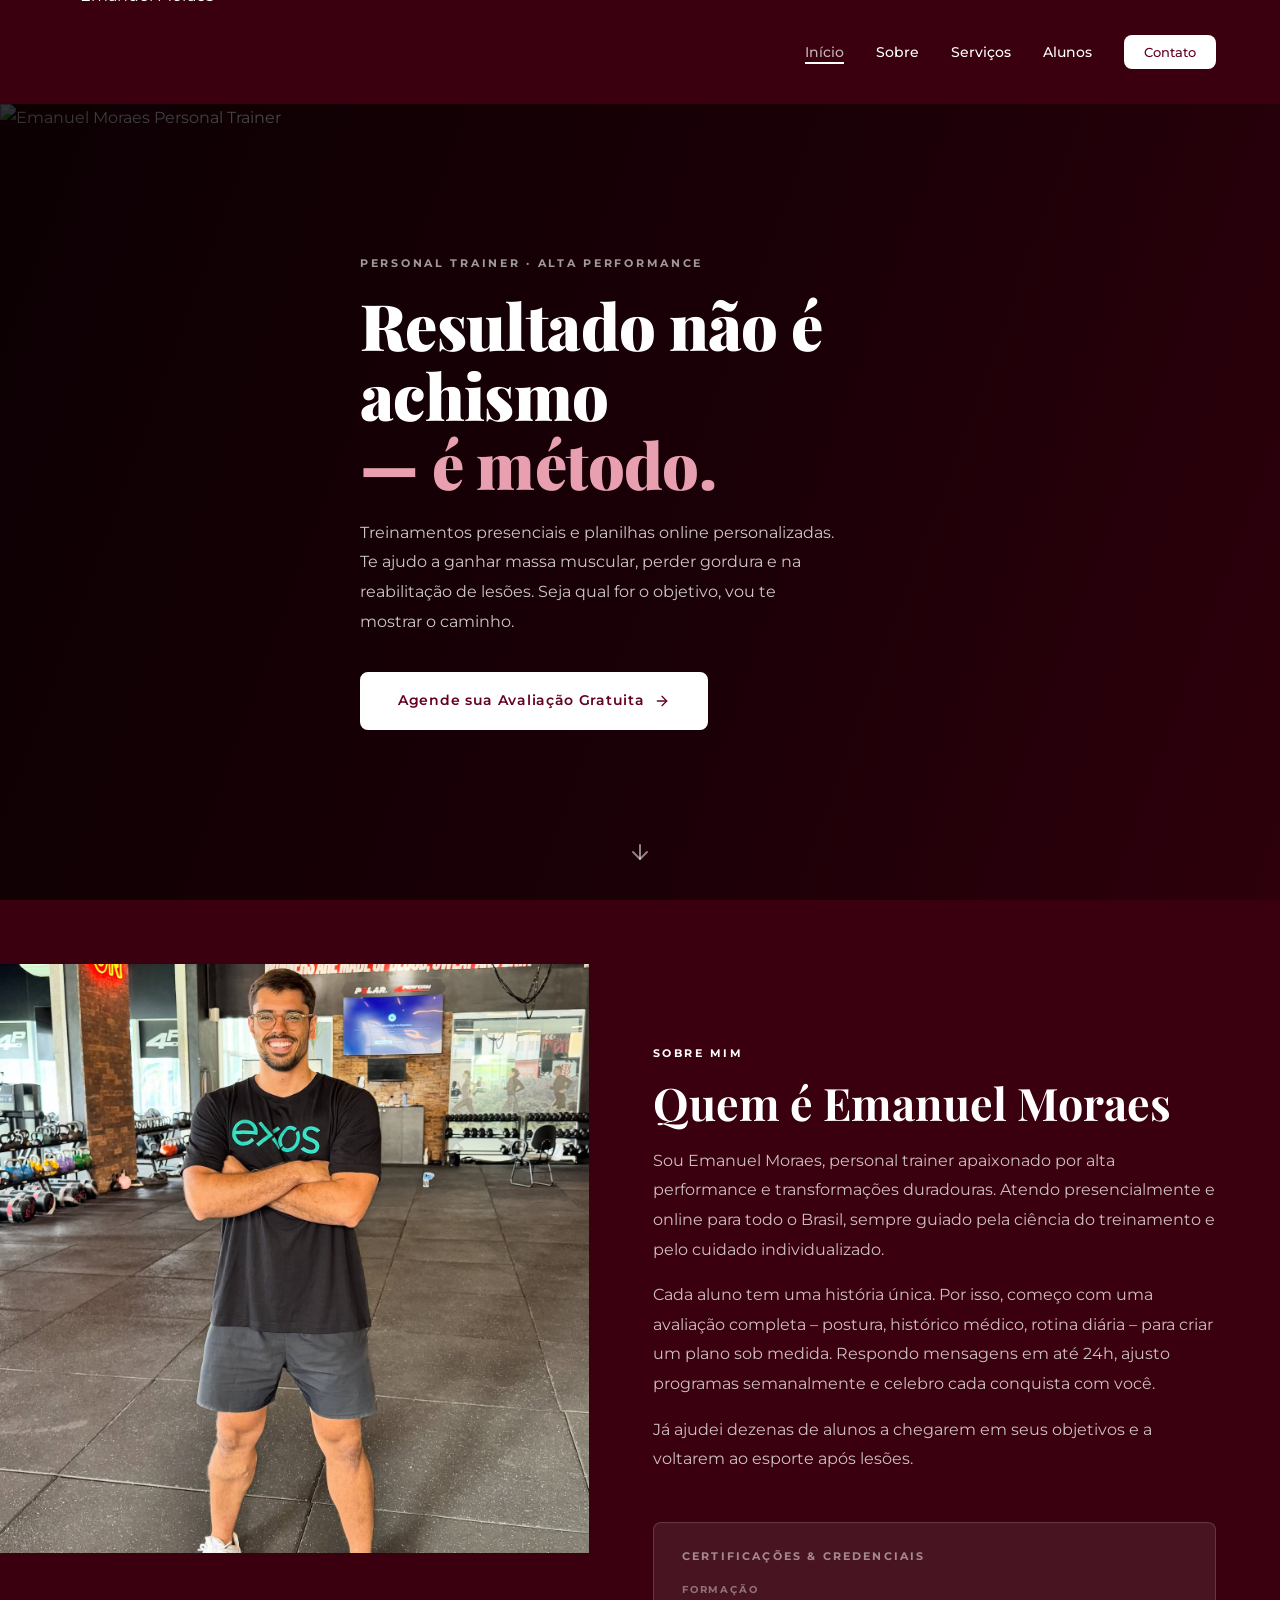
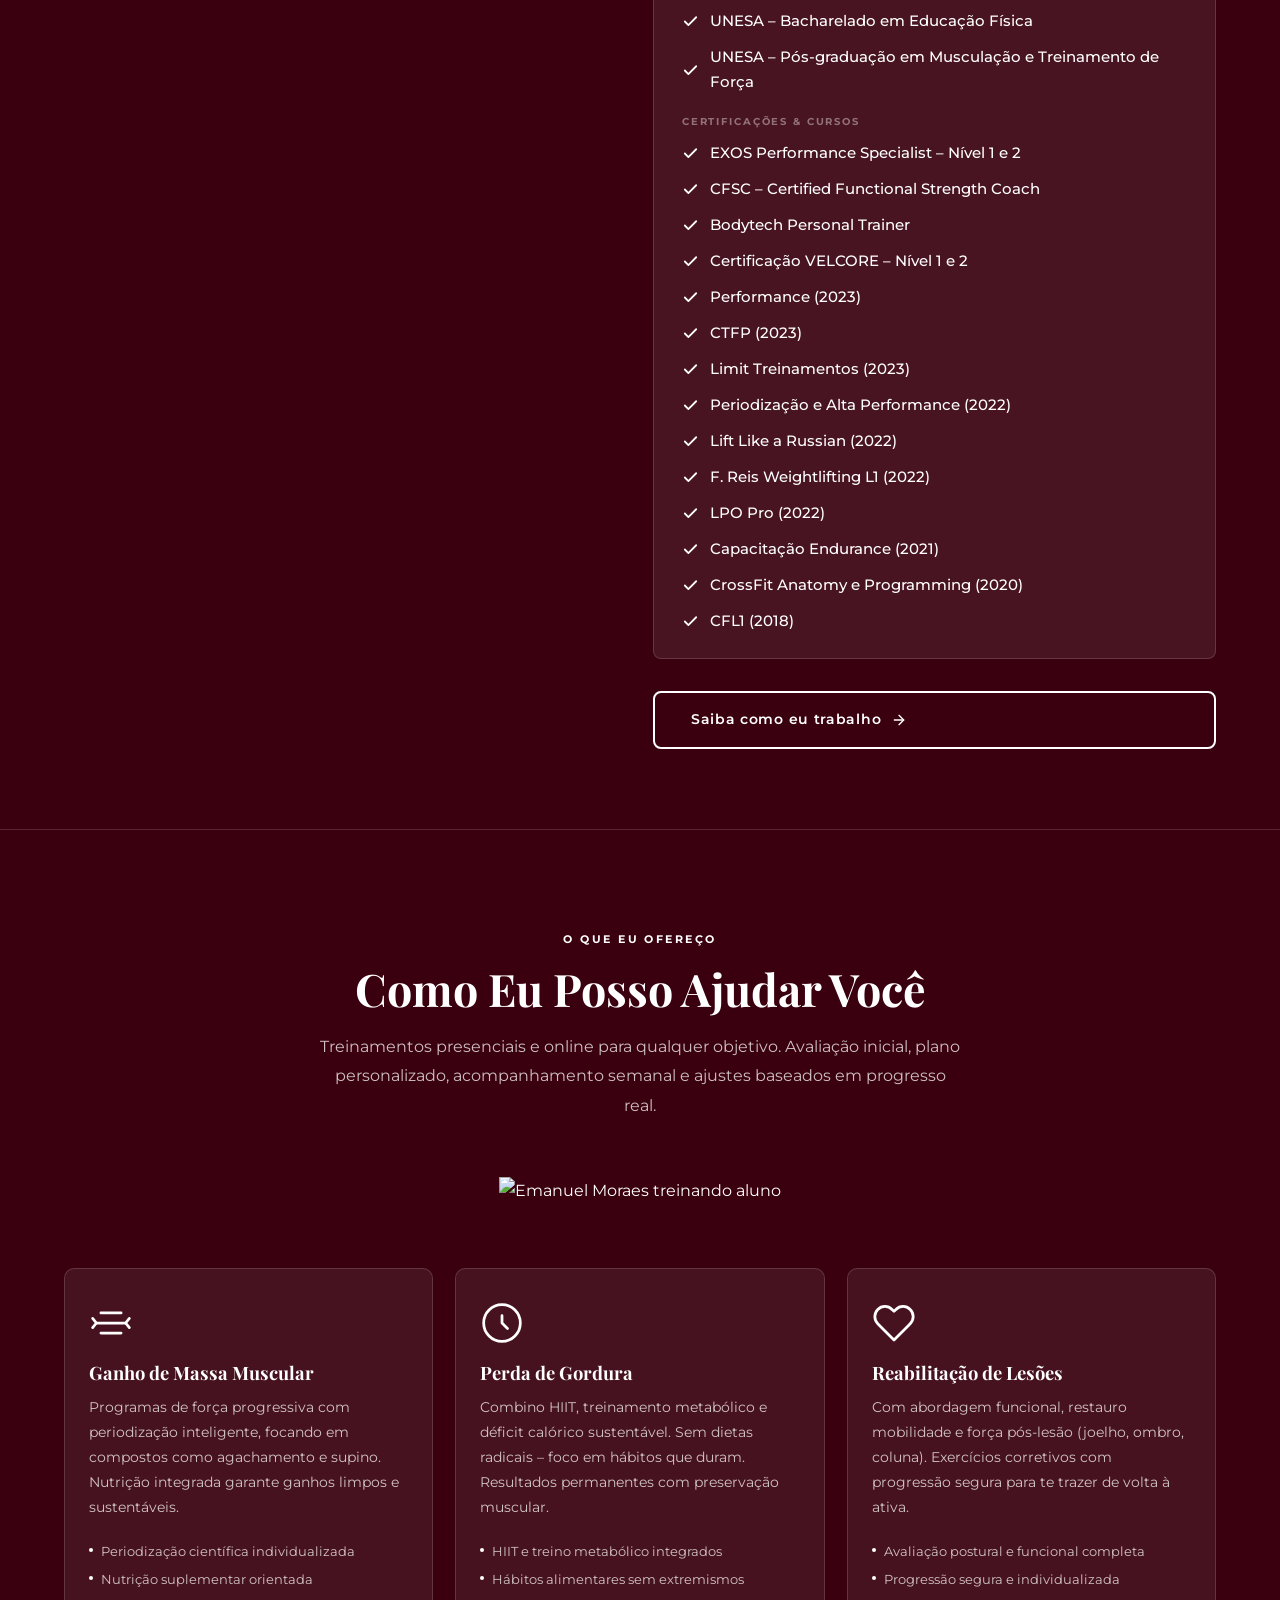
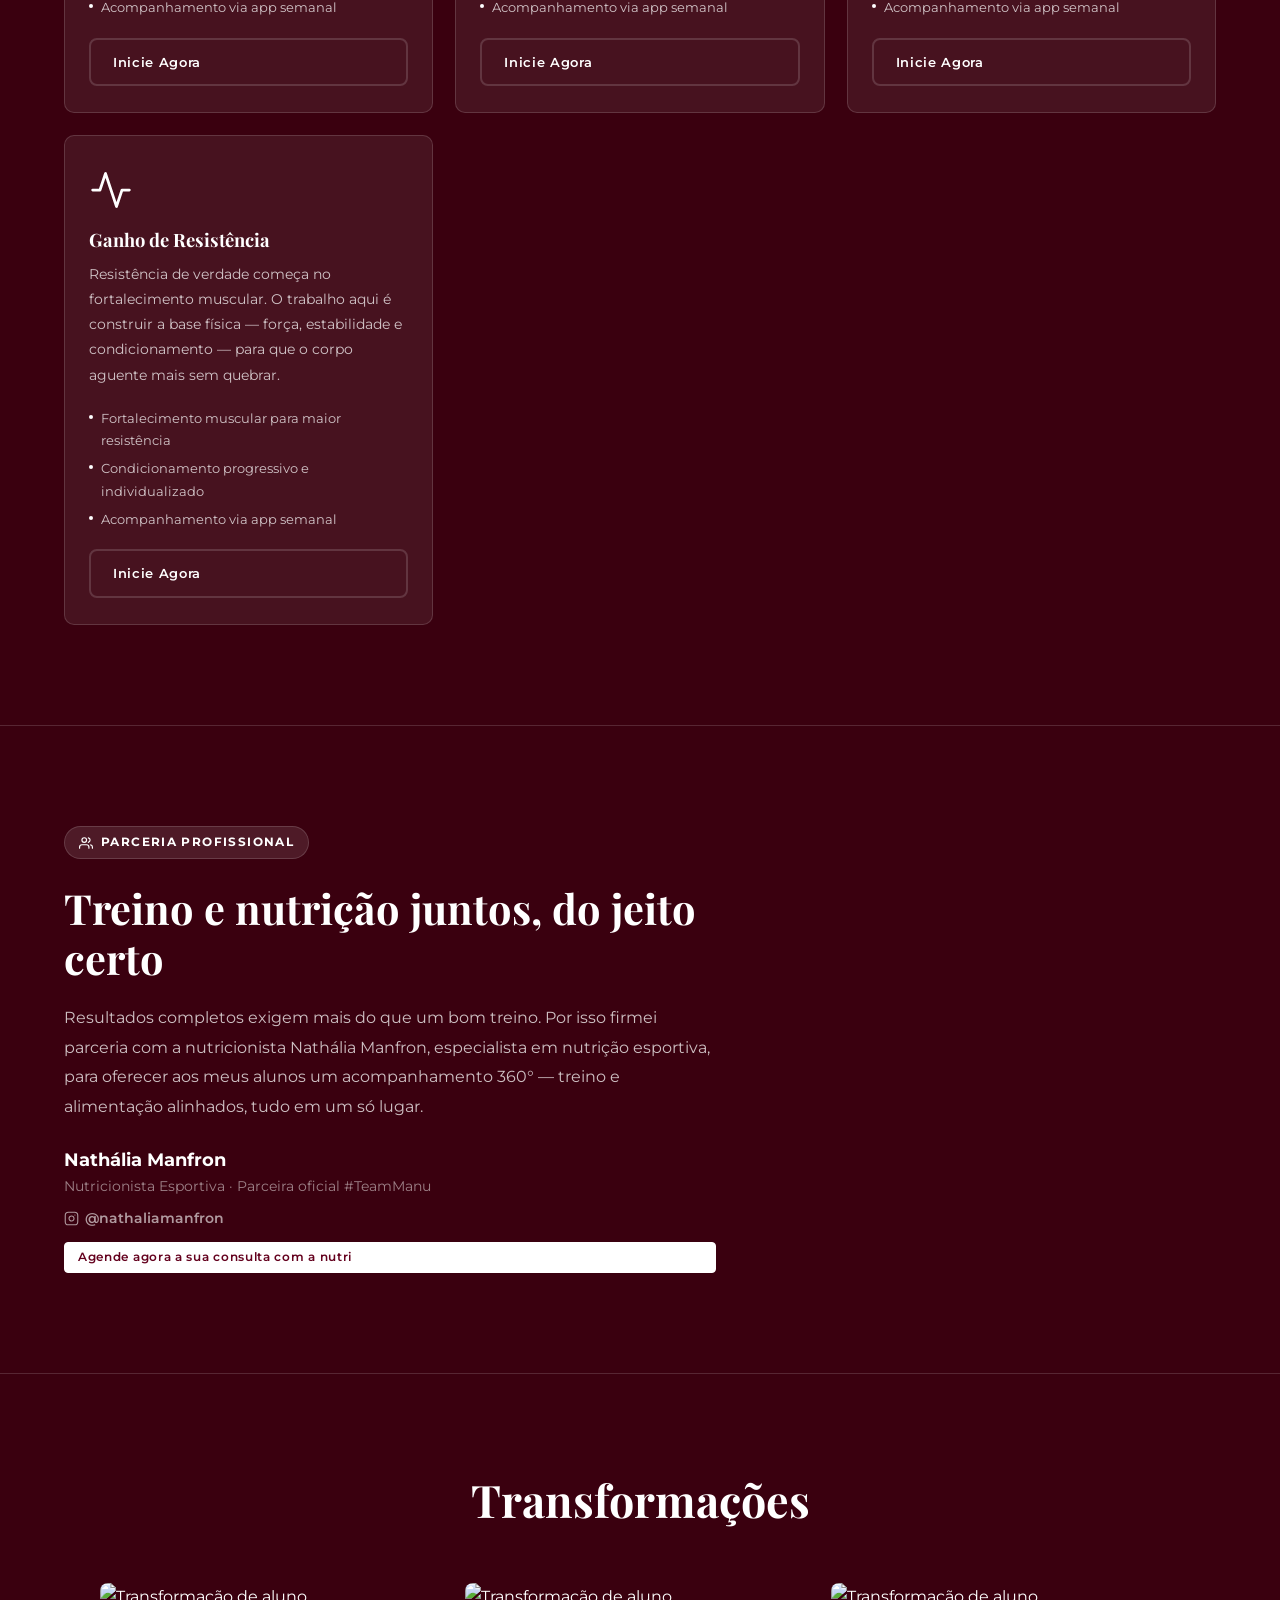
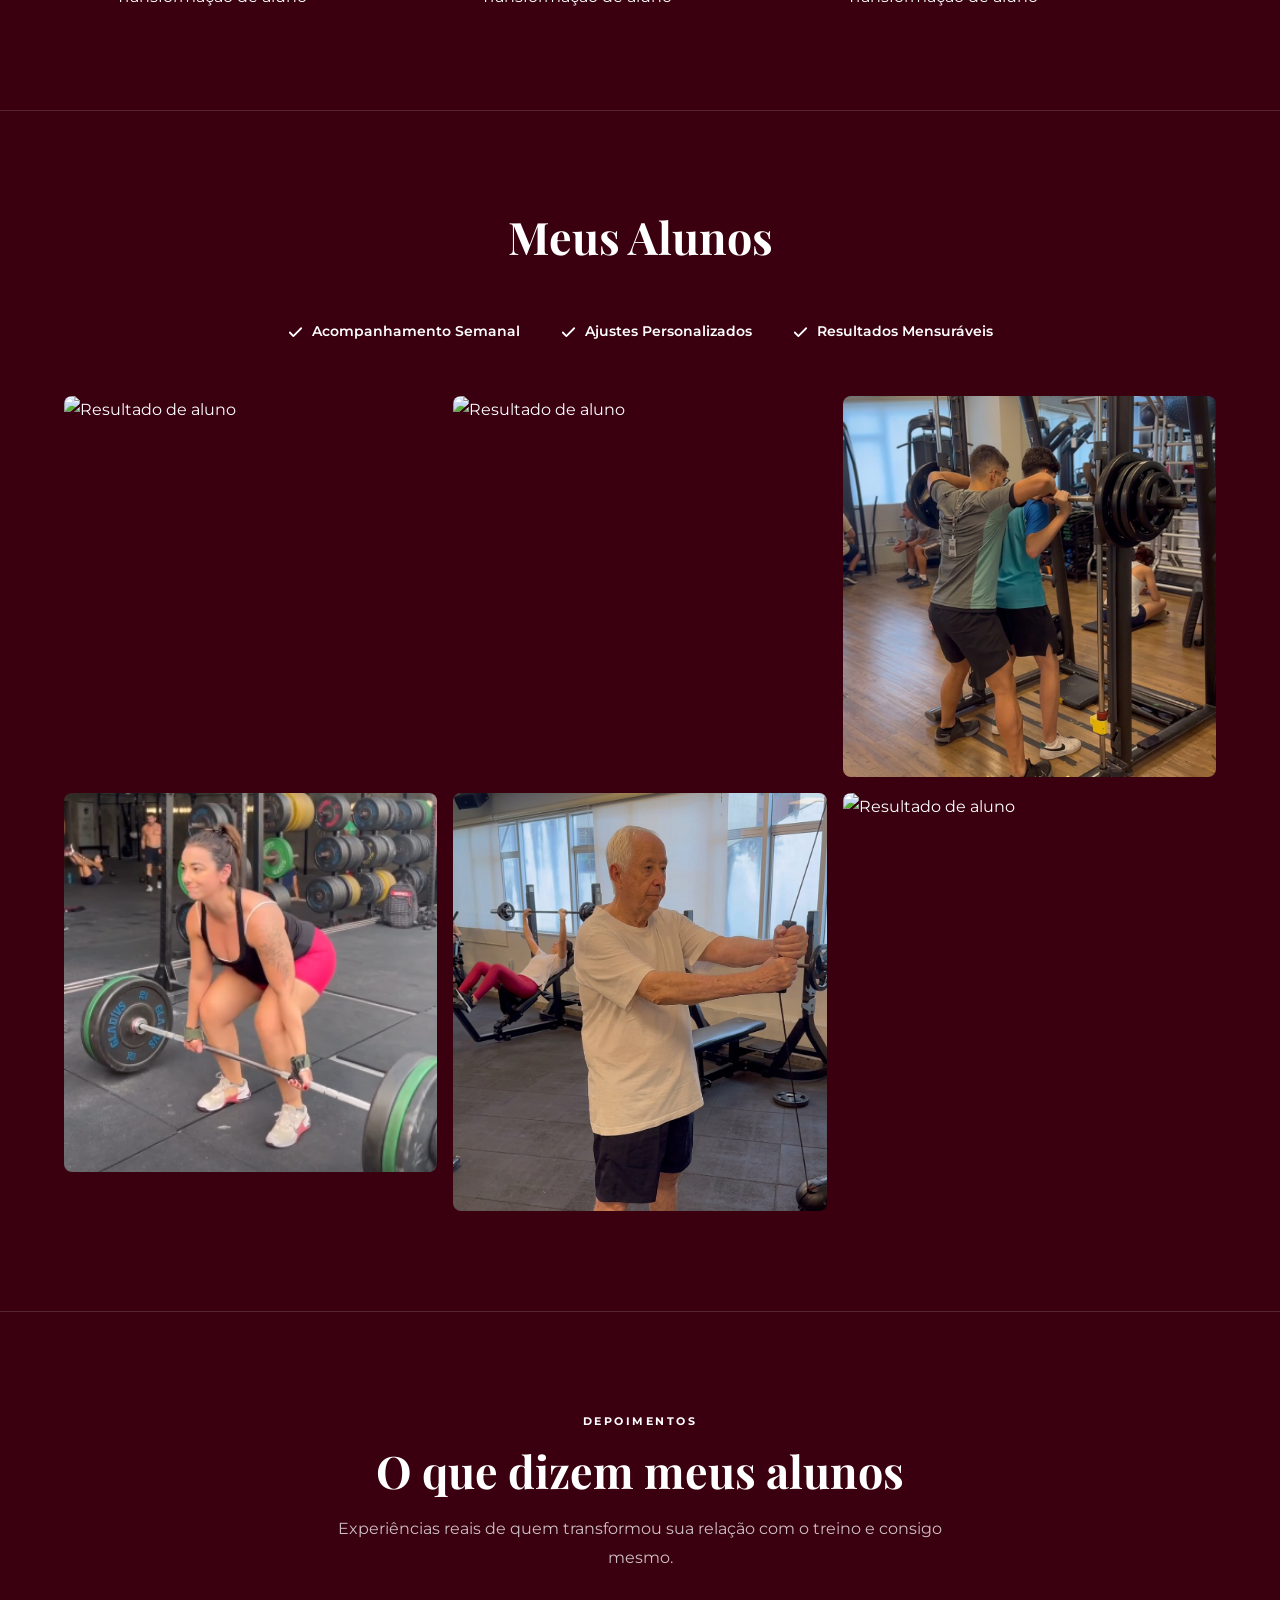
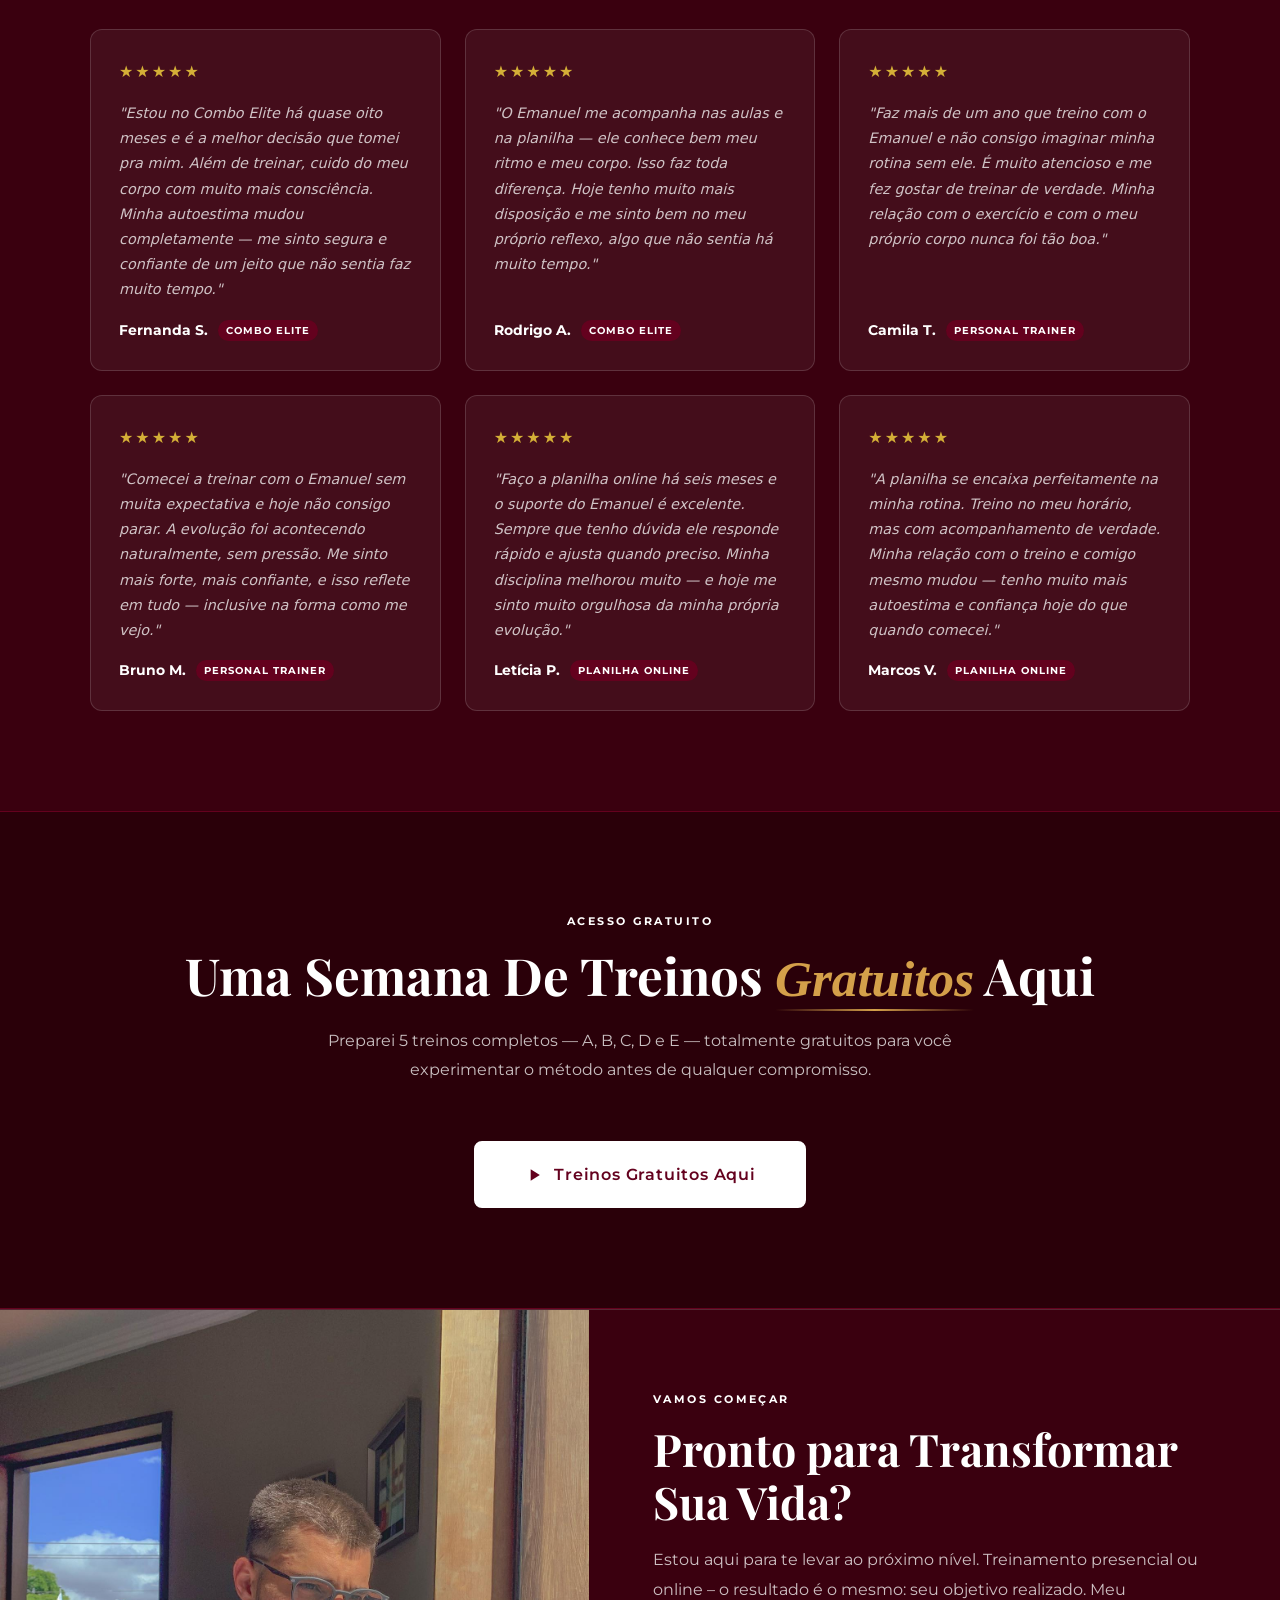
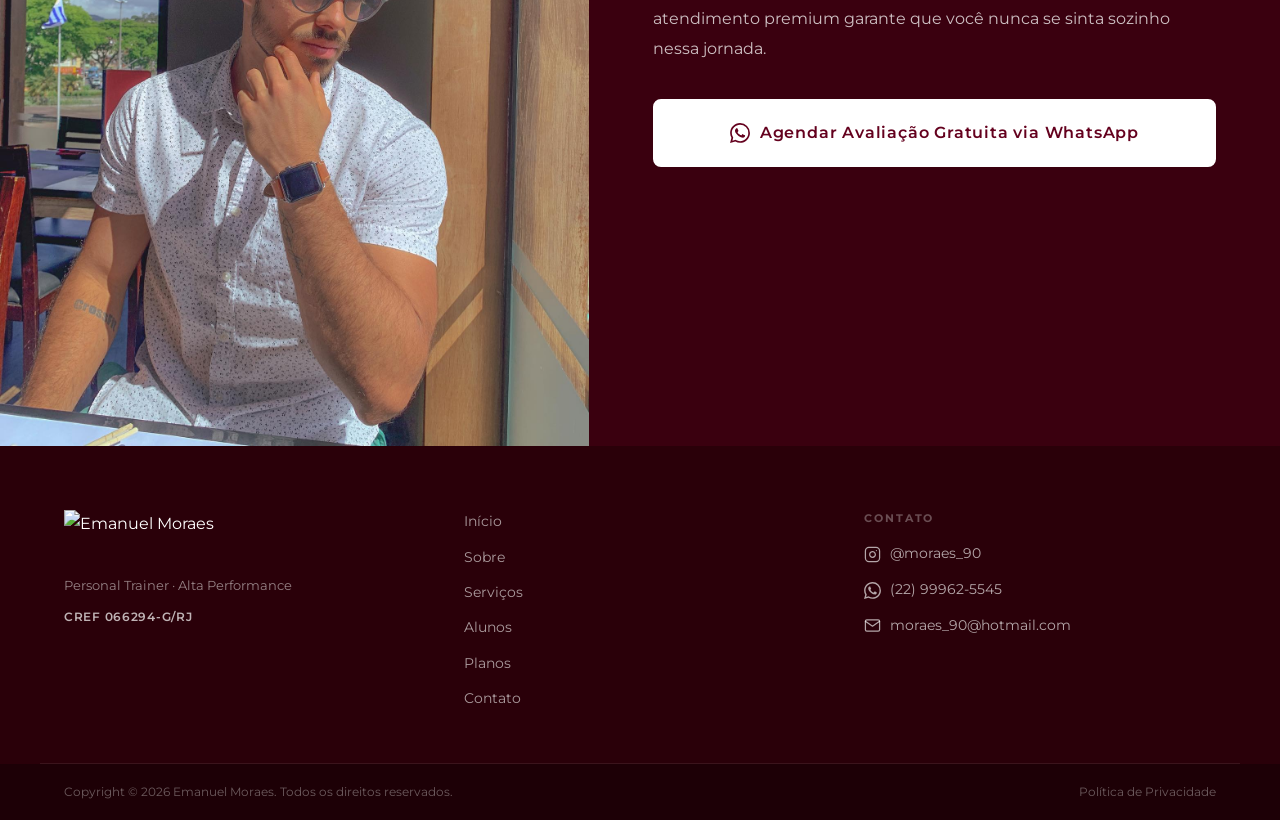
==== commit 843e93ae: "fix: corrige botão de treinos gratuitos e aumenta logo do cabeçalho - Texto do botão alterado de "Ve" ====
--- a/index.html
+++ b/index.html
@@ -413,9 +413,9 @@
                     <p class="section-desc">Preparei 5 treinos completos — A, B, C, D e E — totalmente gratuitos para você experimentar o método antes de qualquer compromisso.</p>
                 </div>
                 <div style="display:flex; justify-content:center;" data-aos="fade-up" data-aos-delay="100">
-                    <a href="http://localhost:8001" class="btn btn--primary" style="font-size:1rem; padding:18px 48px;" target="_blank" rel="noopener noreferrer">
+                    <a href="treinos.html" class="btn btn--primary" style="font-size:1rem; padding:18px 48px;">
                         <svg width="20" height="20" viewBox="0 0 24 24" fill="currentColor" aria-hidden="true" style="flex-shrink:0"><path d="M8 5v14l11-7z"/></svg>
-                        Ver Planos e Valores
+                        Treinos Gratuitos Aqui
                     </a>
                 </div>
             </div>
@@ -453,7 +453,7 @@
                 <a href="#sobre">Sobre</a>
                 <a href="#servicos">Serviços</a>
                 <a href="#alunos">Alunos</a>
-                <a href="#planos">Planos</a>
+                <a href="https://flashdoaliexpress-droid.github.io/site-emanuel-moraes-planos/" target="_blank" rel="noopener noreferrer">Planos</a>
                 <a href="#contato">Contato</a>
             </nav>
             <div class="footer__social">
--- a/css/style.css
+++ b/css/style.css
@@ -247,7 +247,7 @@
 }
 
 .nav__logo-img {
-    height: 110px;
+    height: 140px;
     width: auto;
     display: block;
     object-fit: contain;
@@ -616,13 +616,14 @@
     font-size: 0.72rem;
     font-weight: 600;
     letter-spacing: 0.06em;
-    color: var(--white);
-    border: 1px solid rgba(255,255,255,0.5);
+    color: var(--wine);
+    background: var(--white);
+    border: 1px solid var(--white);
     border-radius: 4px;
     padding: 5px 13px;
-    transition: color var(--dur), border-color var(--dur);
-}
-.parceria__vermais:hover { color: var(--white); border-color: var(--white); }
+    transition: color var(--dur), background var(--dur), border-color var(--dur);
+}
+.parceria__vermais:hover { color: var(--wine); background: var(--white); border-color: var(--white); }
 
 .parceria__image-col {
     display: flex;
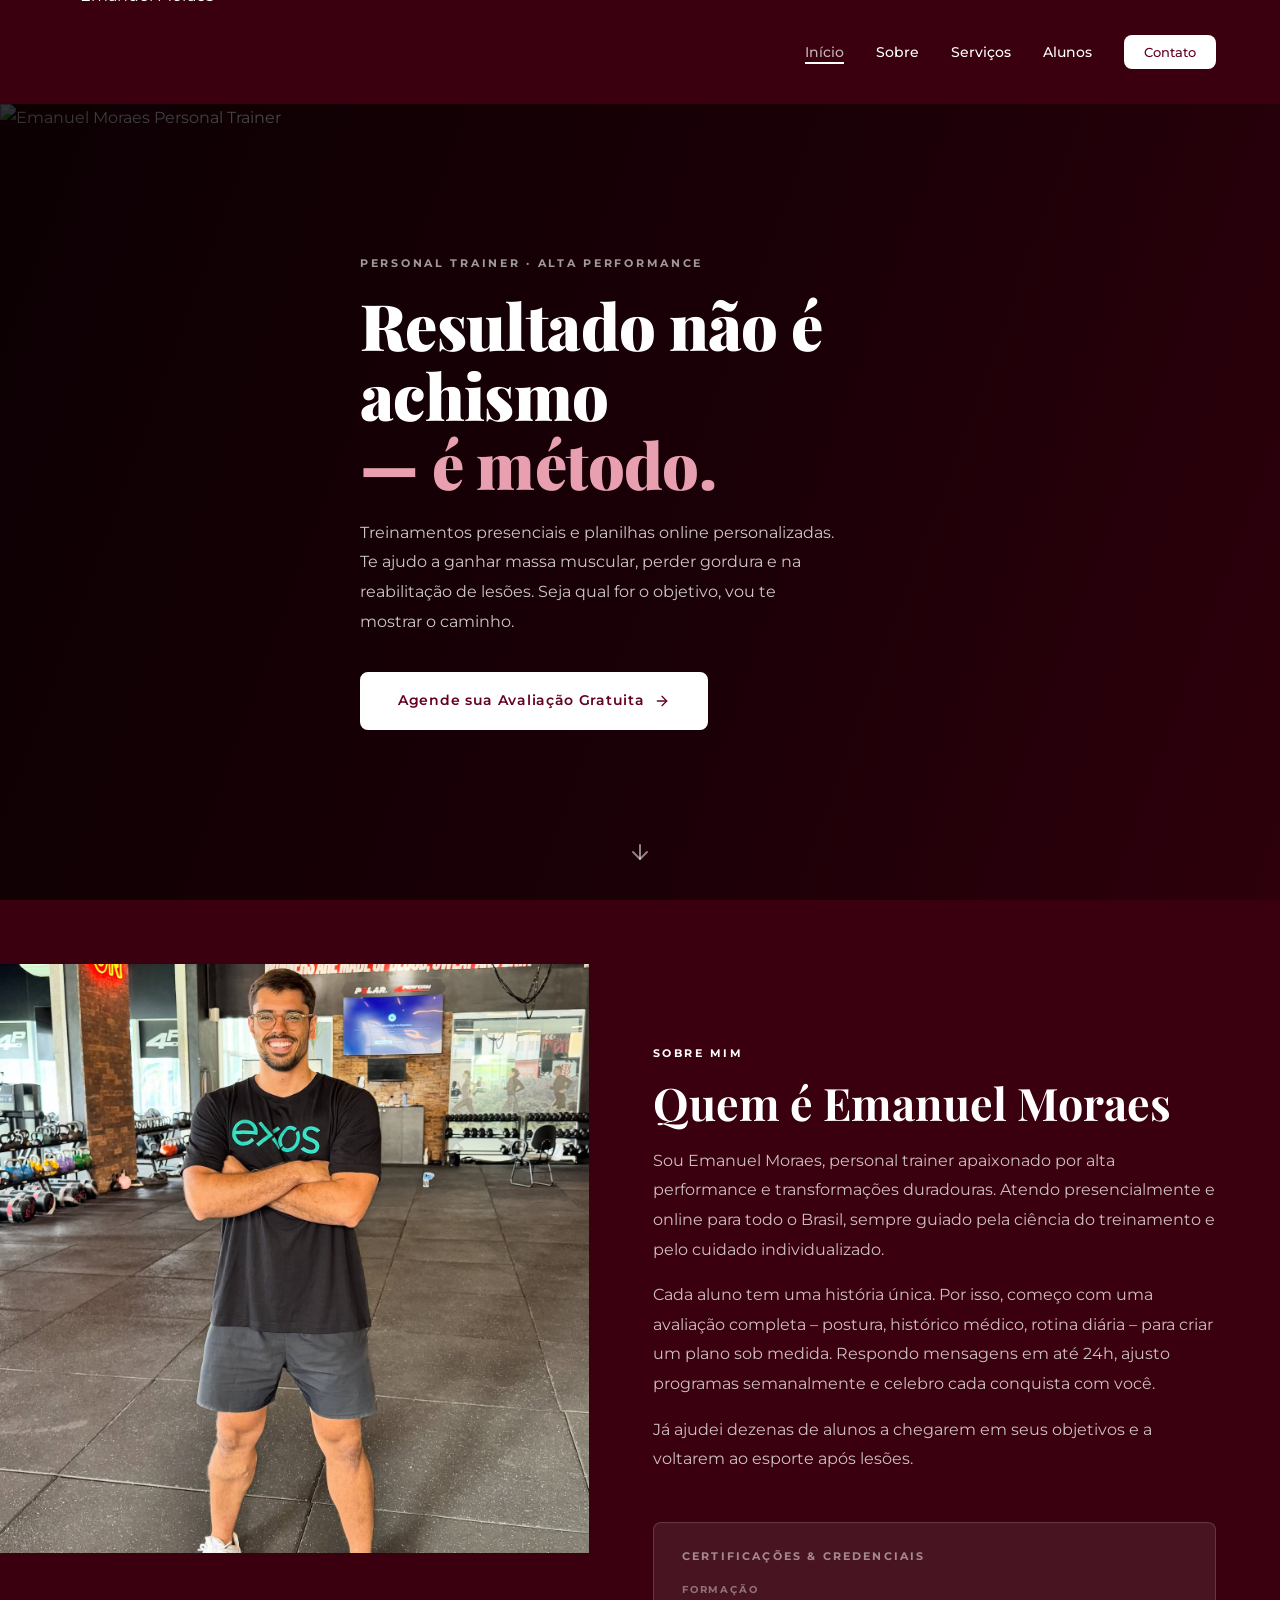
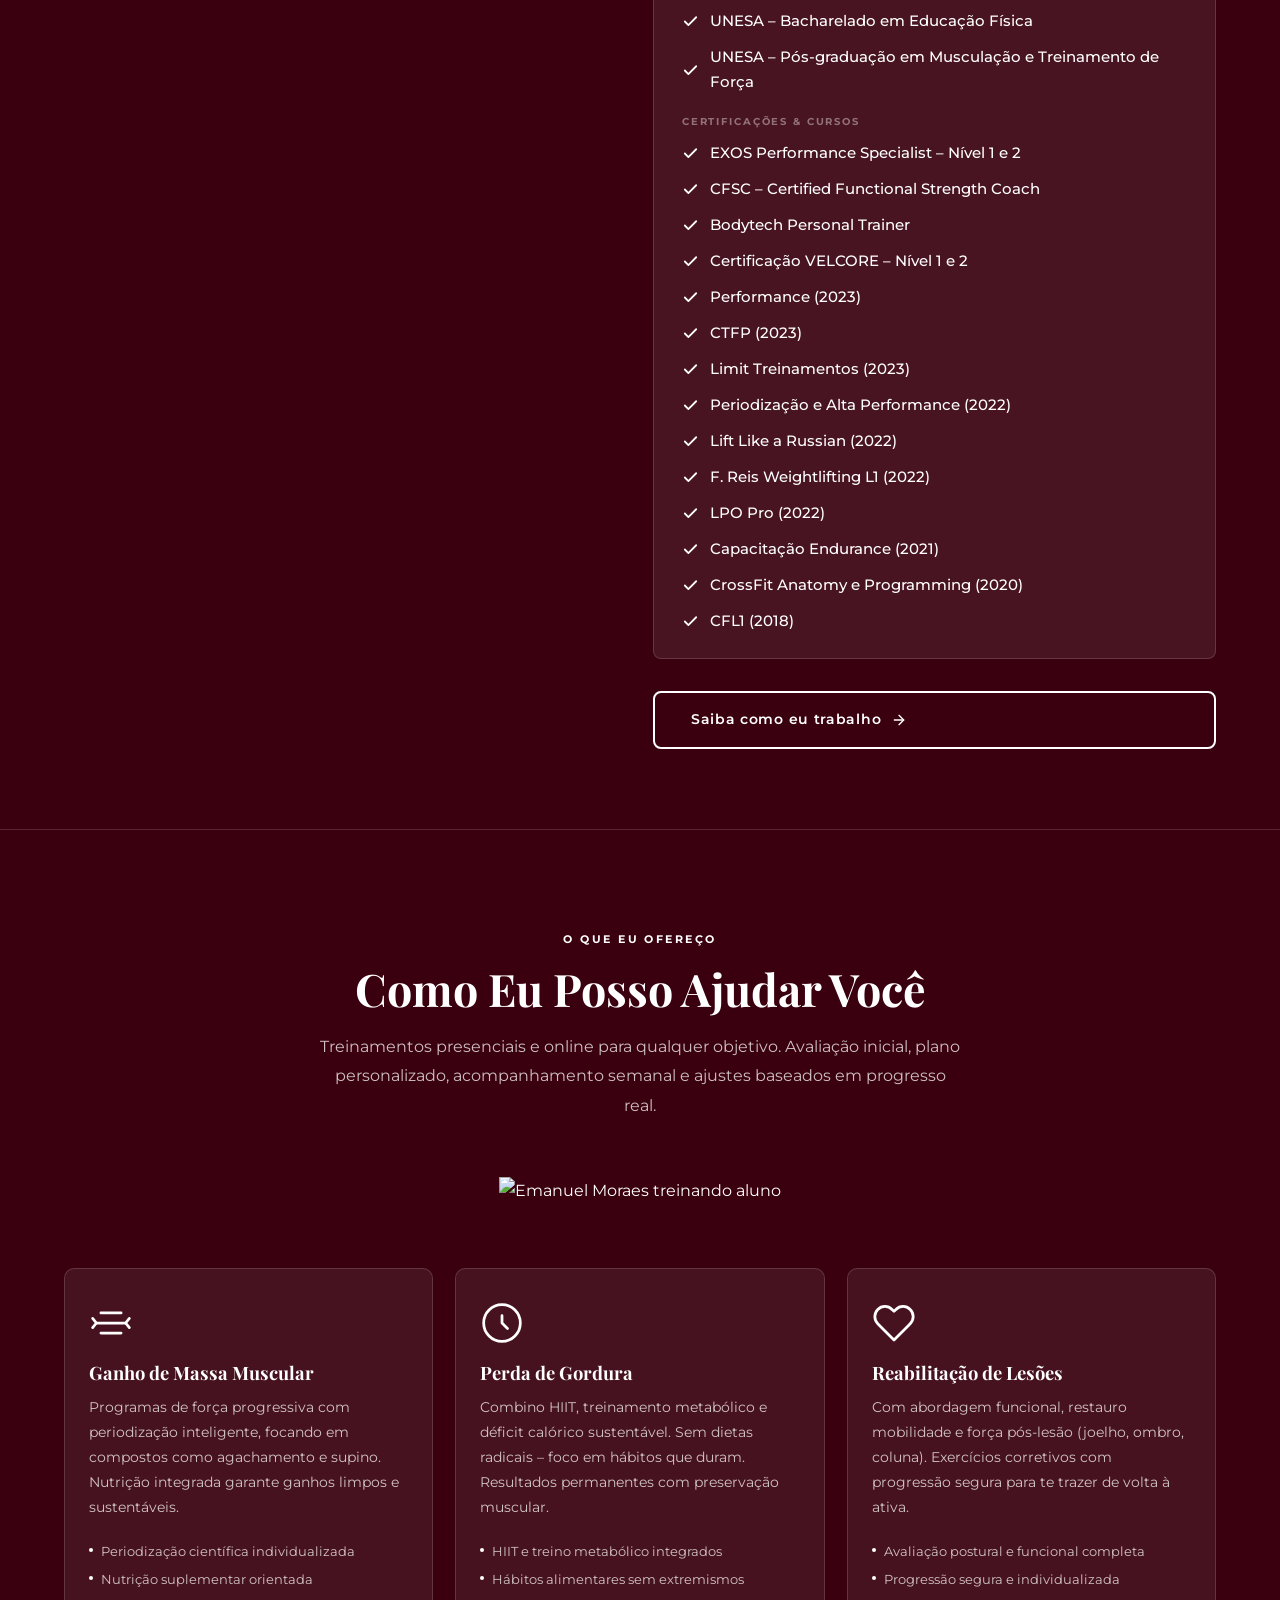
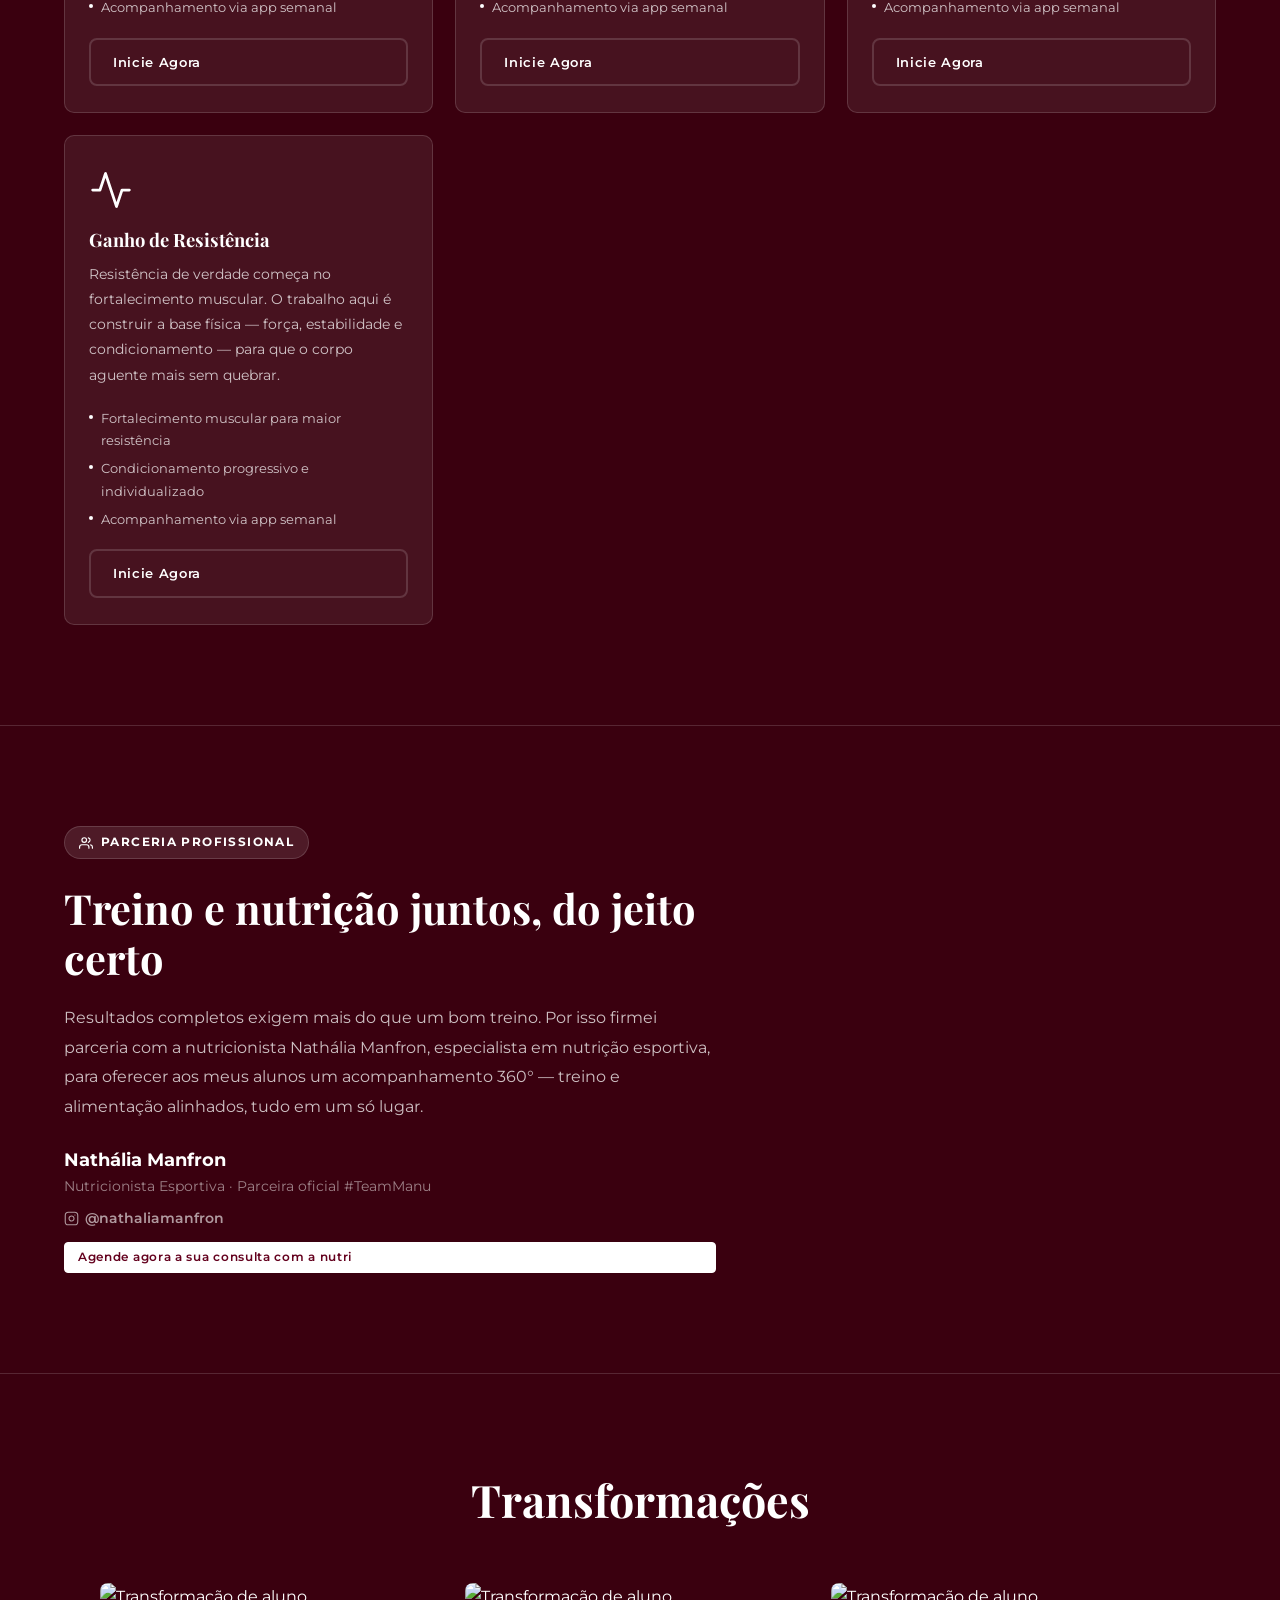
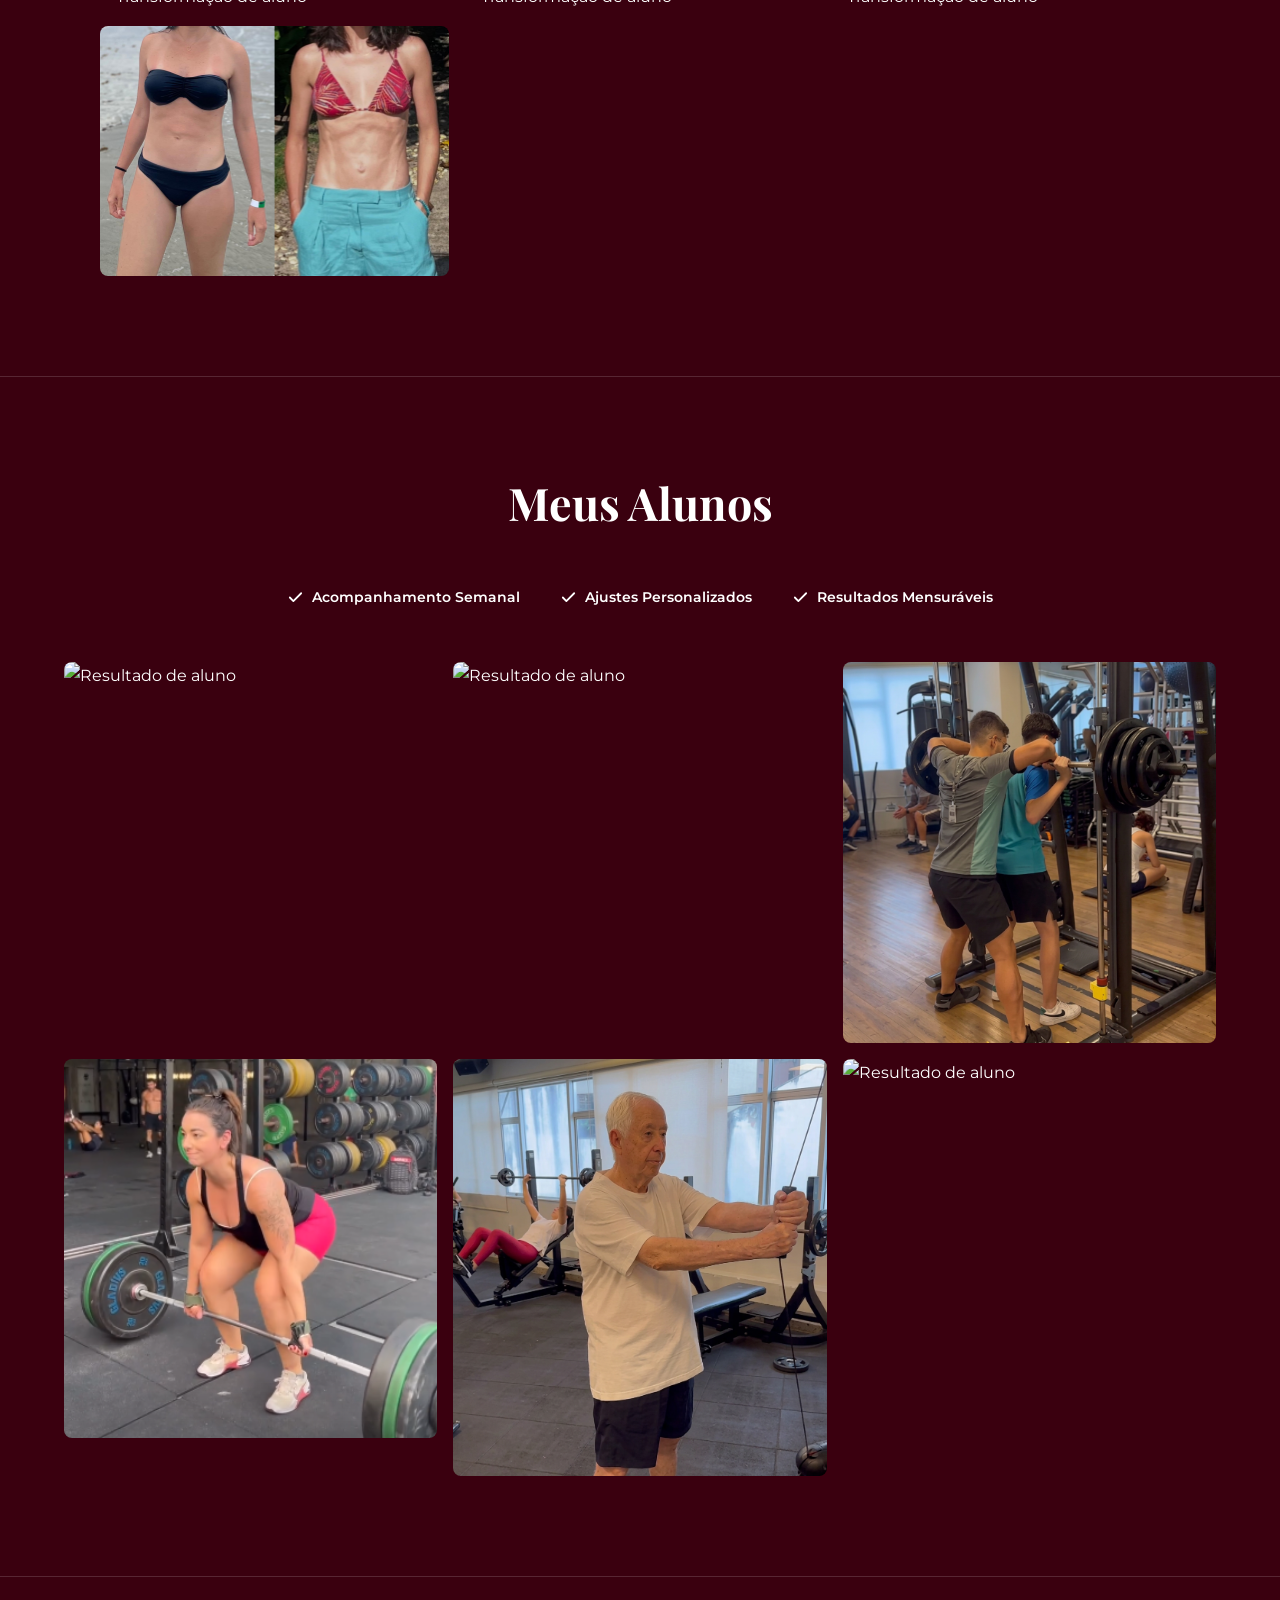
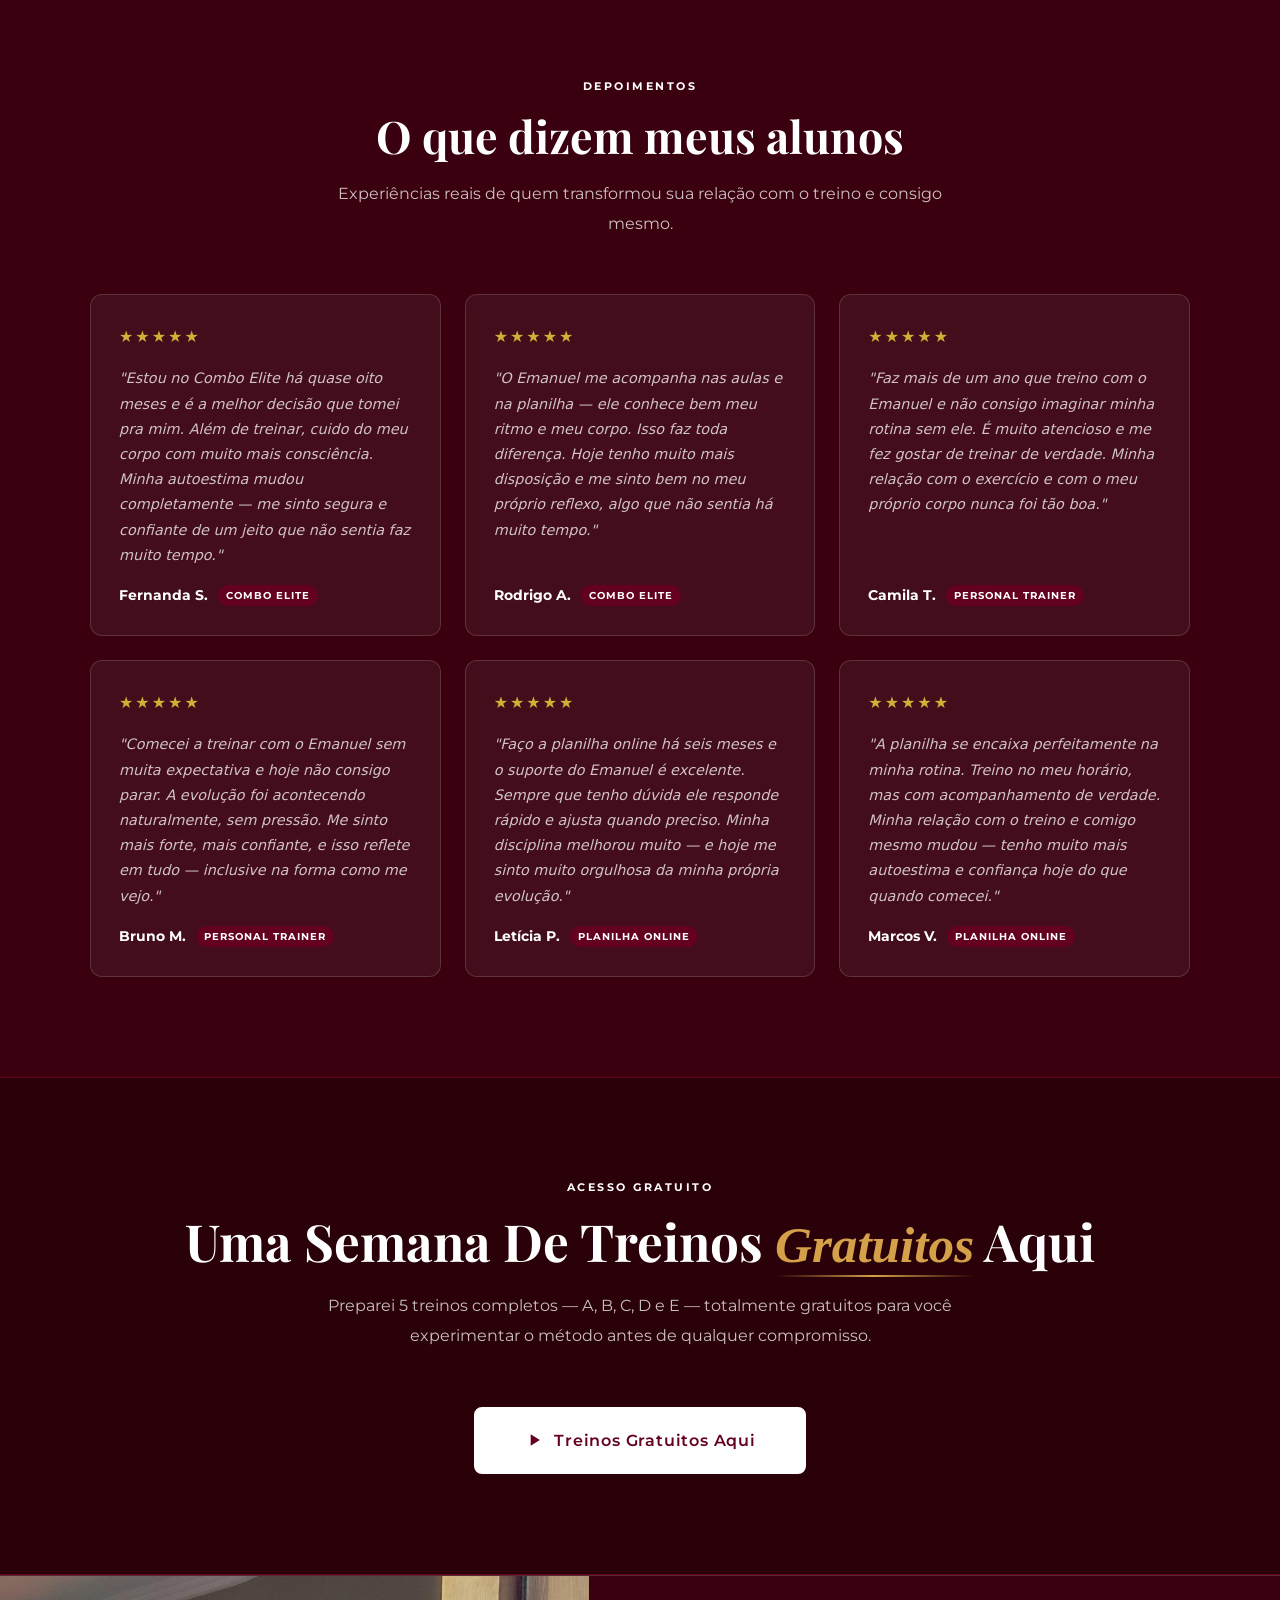
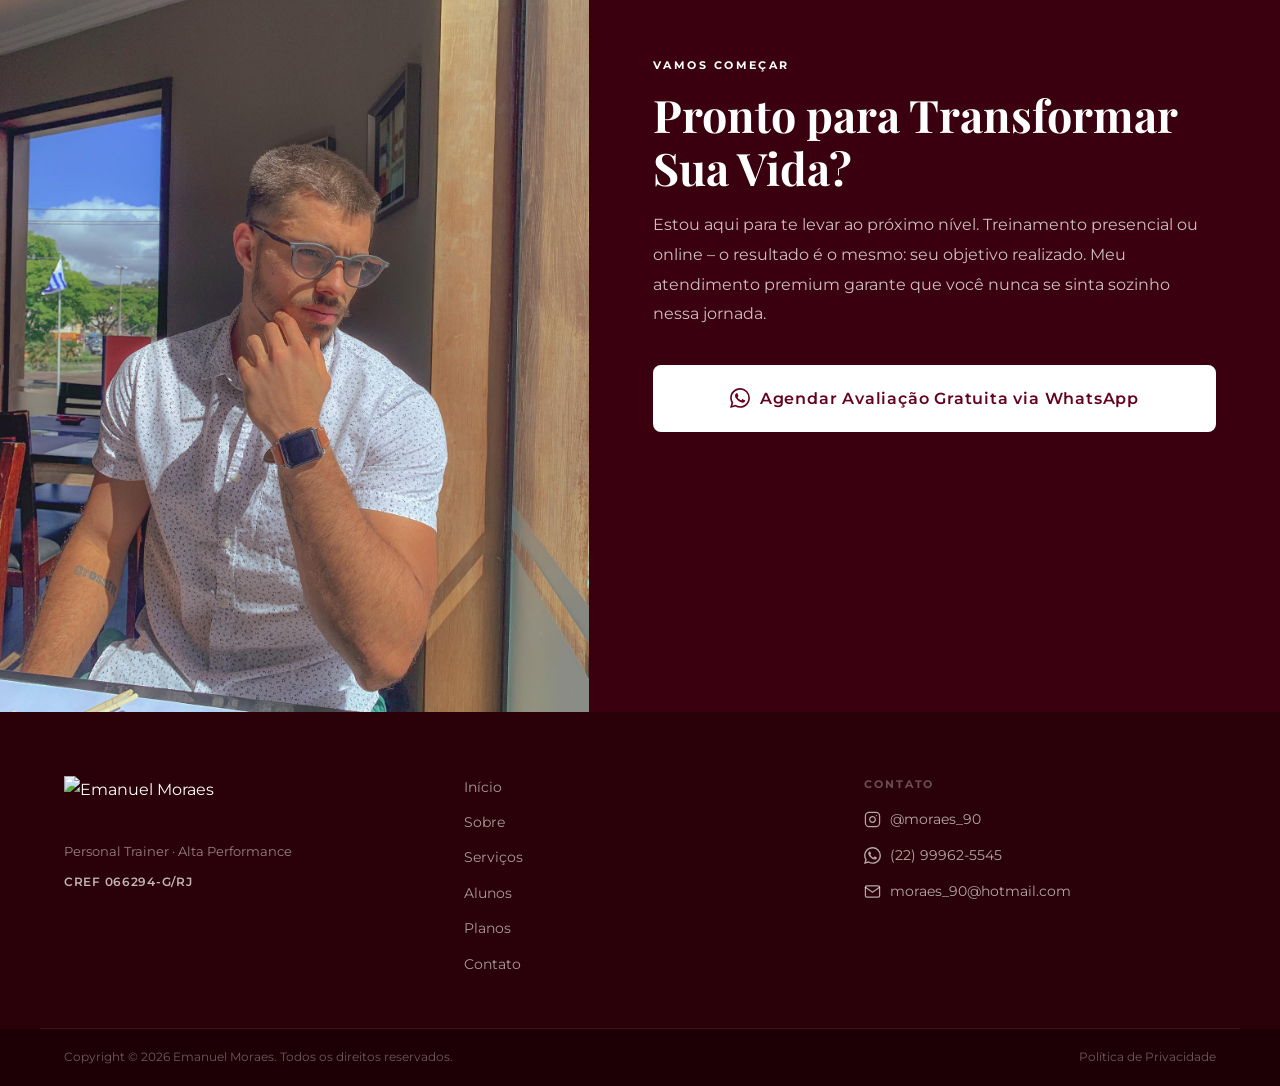
==== commit 94643ff0: "feat: atualiza link da nutri e adiciona Transformação 4 - Link do botão da nutricionista atualizado " ====
--- a/index.html
+++ b/index.html
@@ -269,7 +269,7 @@
                         <svg width="15" height="15" viewBox="0 0 24 24" fill="none" stroke="currentColor" stroke-width="1.75" stroke-linecap="round" stroke-linejoin="round" aria-hidden="true"><rect x="2" y="2" width="20" height="20" rx="5" ry="5"/><path d="M16 11.37A4 4 0 1 1 12.63 8 4 4 0 0 1 16 11.37z"/><line x1="17.5" y1="6.5" x2="17.51" y2="6.5"/></svg>
                         @nathaliamanfron
                     </a>
-                    <a href="https://linktr.ee/nathaliamanfron?utm_source=linktree_profile_share&ltsid=ed645574-2337-44e1-8076-43d59e9fb2e0" target="_blank" rel="noopener noreferrer" class="parceria__vermais">Agende agora a sua consulta com a nutri</a>
+                    <a href="https://api.whatsapp.com/send/?phone=5541995886109&text=Ol%C3%A1%21+Gostaria+de+mais+informa%C3%A7%C3%B5es+sobre+consulta.&type=phone_number&app_absent=0" target="_blank" rel="noopener noreferrer" class="parceria__vermais">Agende agora a sua consulta com a nutri</a>
                 </div>
 
                 <div class="parceria__image-col" data-aos="fade-left" data-aos-duration="900" data-aos-delay="150">
@@ -295,6 +295,7 @@
                     <img src="Imagens/Transforma%C3%A7%C3%A3o%201.jpg" alt="Transformação de aluno" class="alunos__gallery-img" loading="lazy" decoding="async">
                     <img src="Imagens/Transforma%C3%A7%C3%A3o%202.jpg" alt="Transformação de aluno" class="alunos__gallery-img" loading="lazy" decoding="async">
                     <img src="Imagens/Transforma%C3%A7%C3%A3o%203.png" alt="Transformação de aluno" class="alunos__gallery-img" loading="lazy" decoding="async">
+                    <img src="Imagens/Transforma%C3%A7%C3%A3o%204.png" alt="Transformação de aluno" class="alunos__gallery-img" loading="lazy" decoding="async">
                 </div>
             </div>
         </section>
